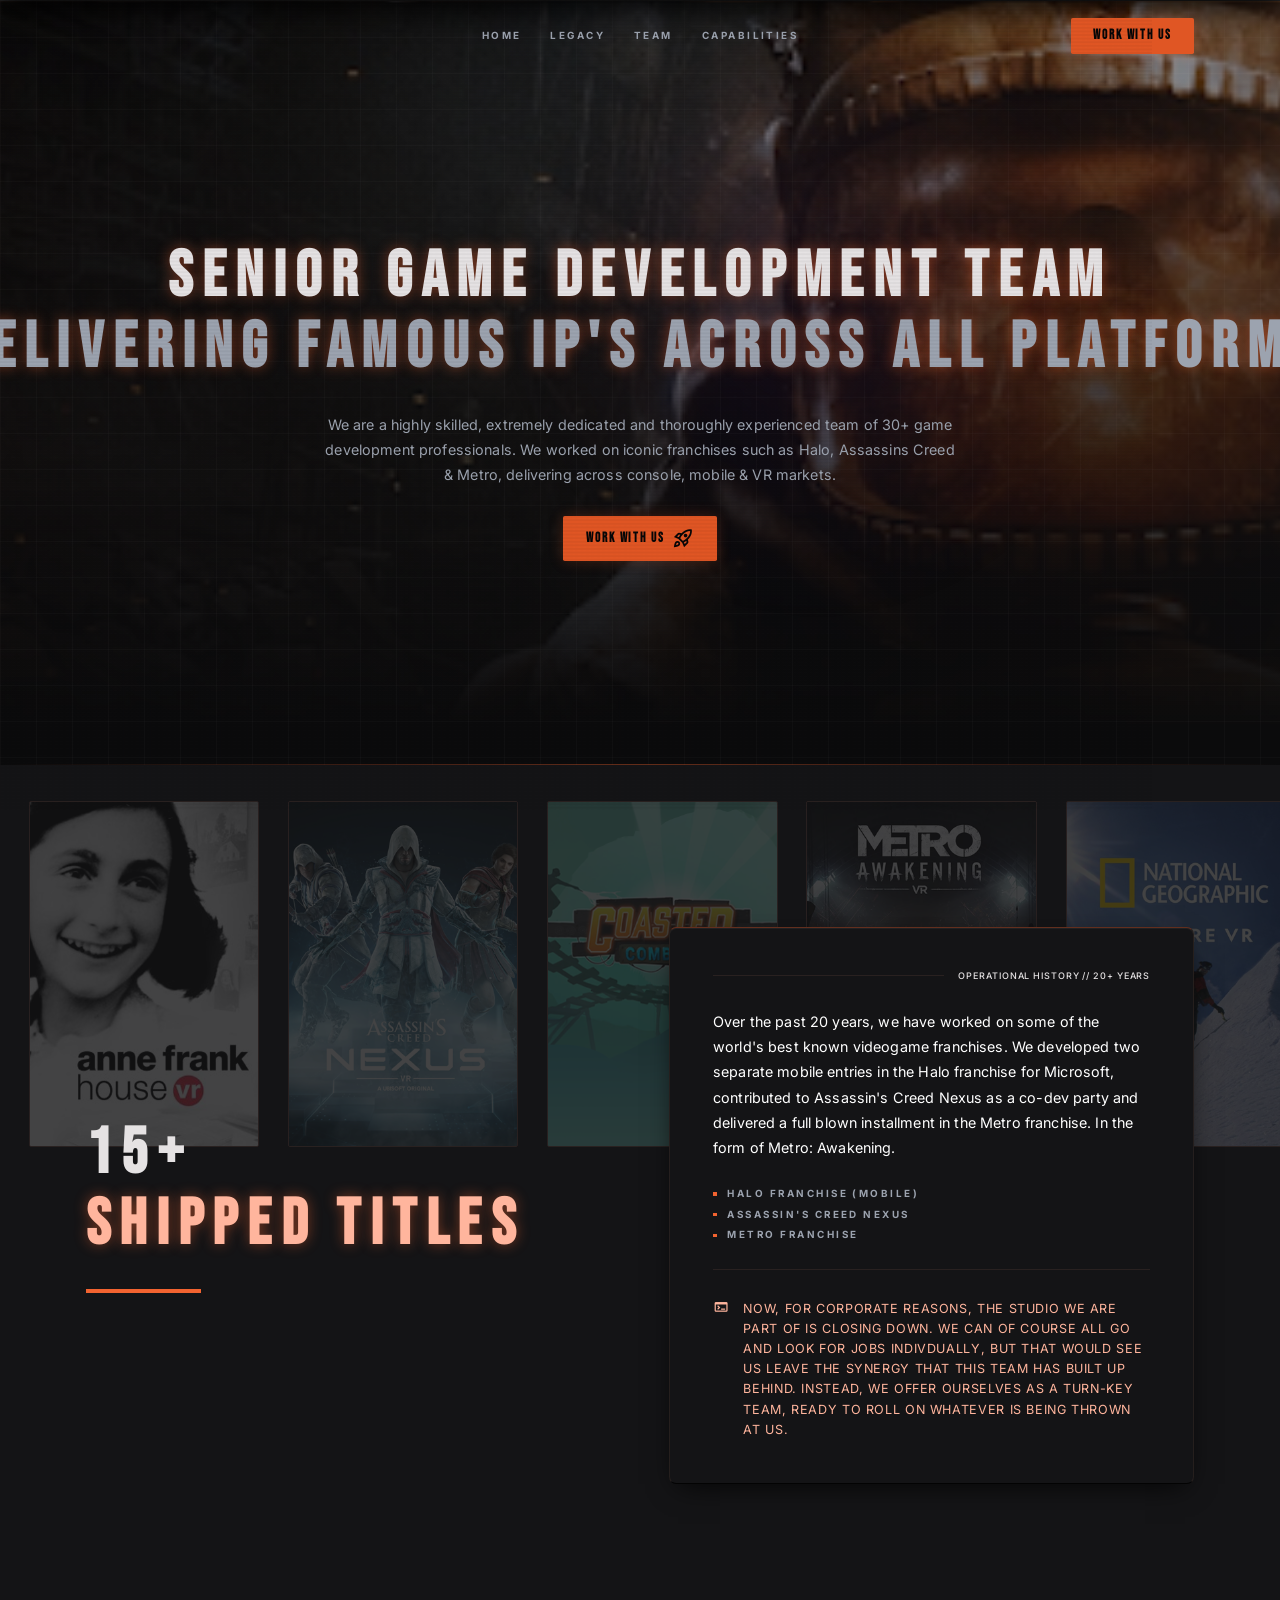
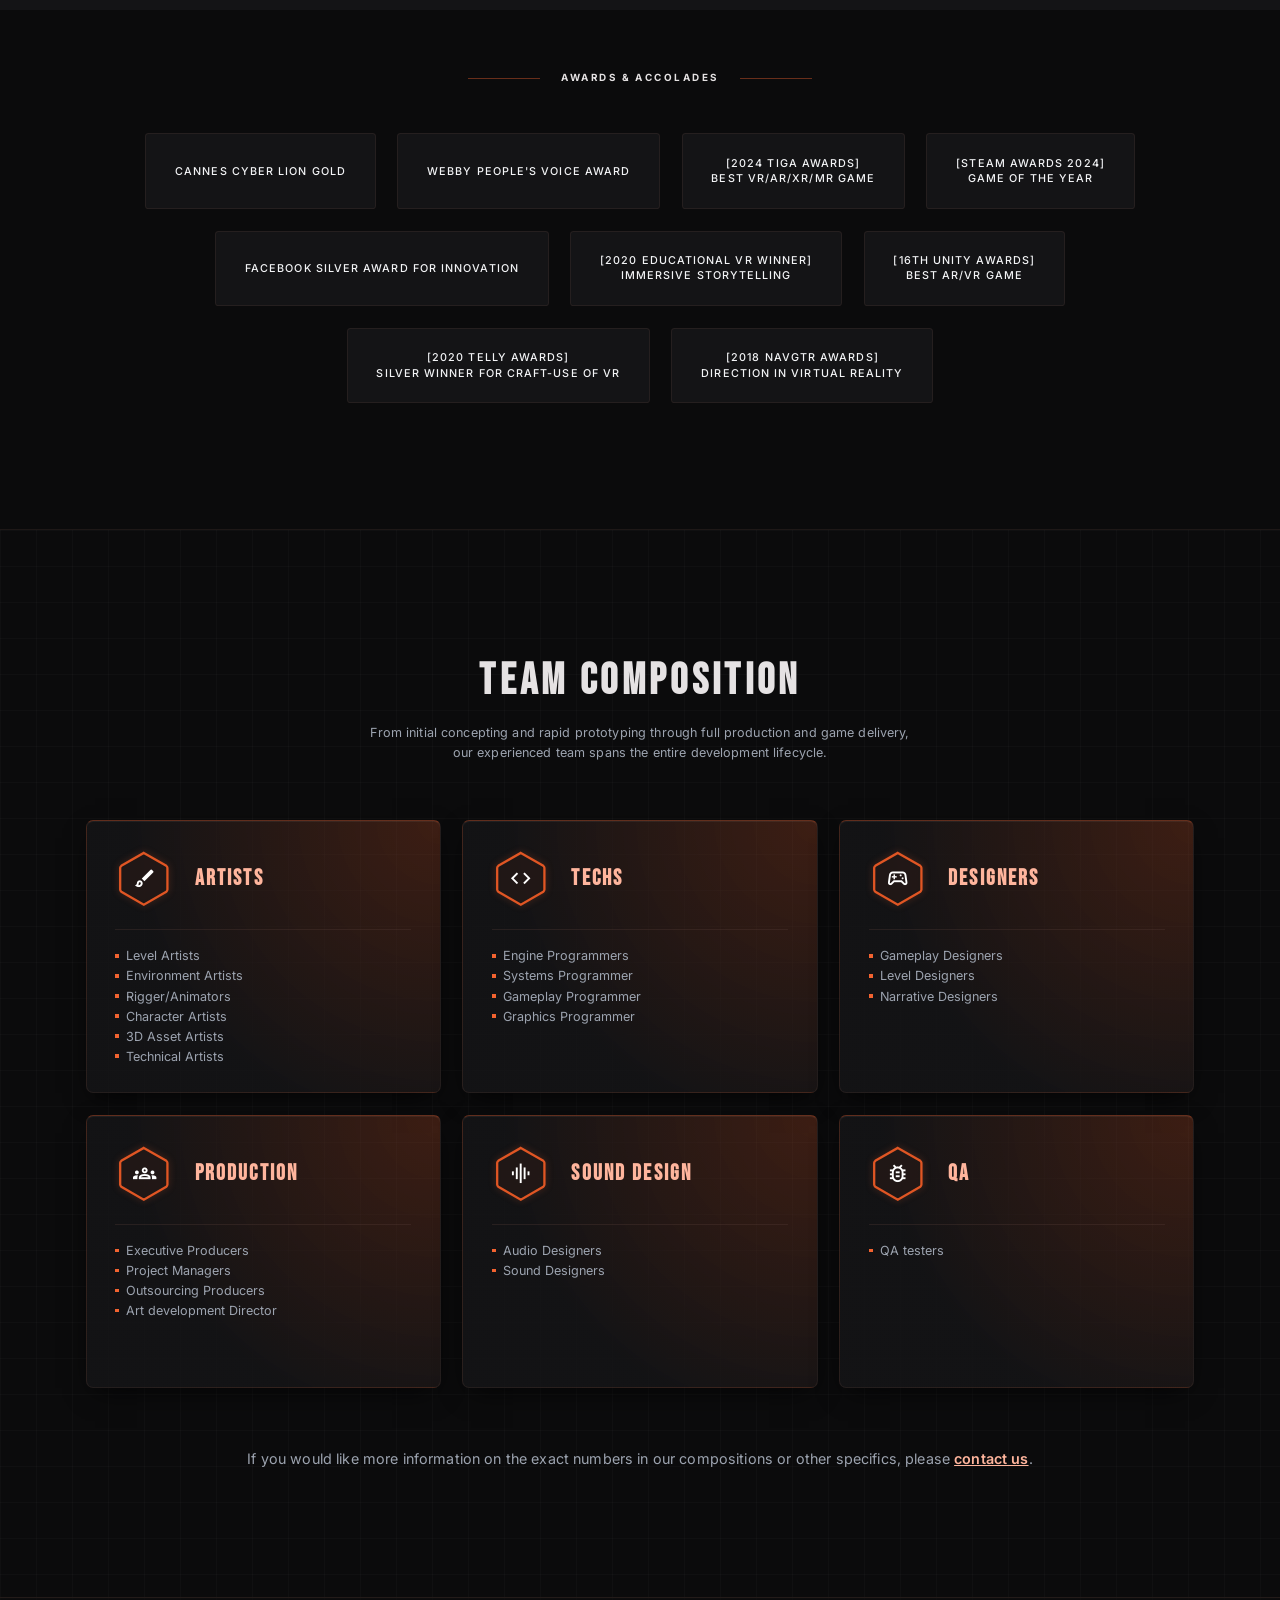
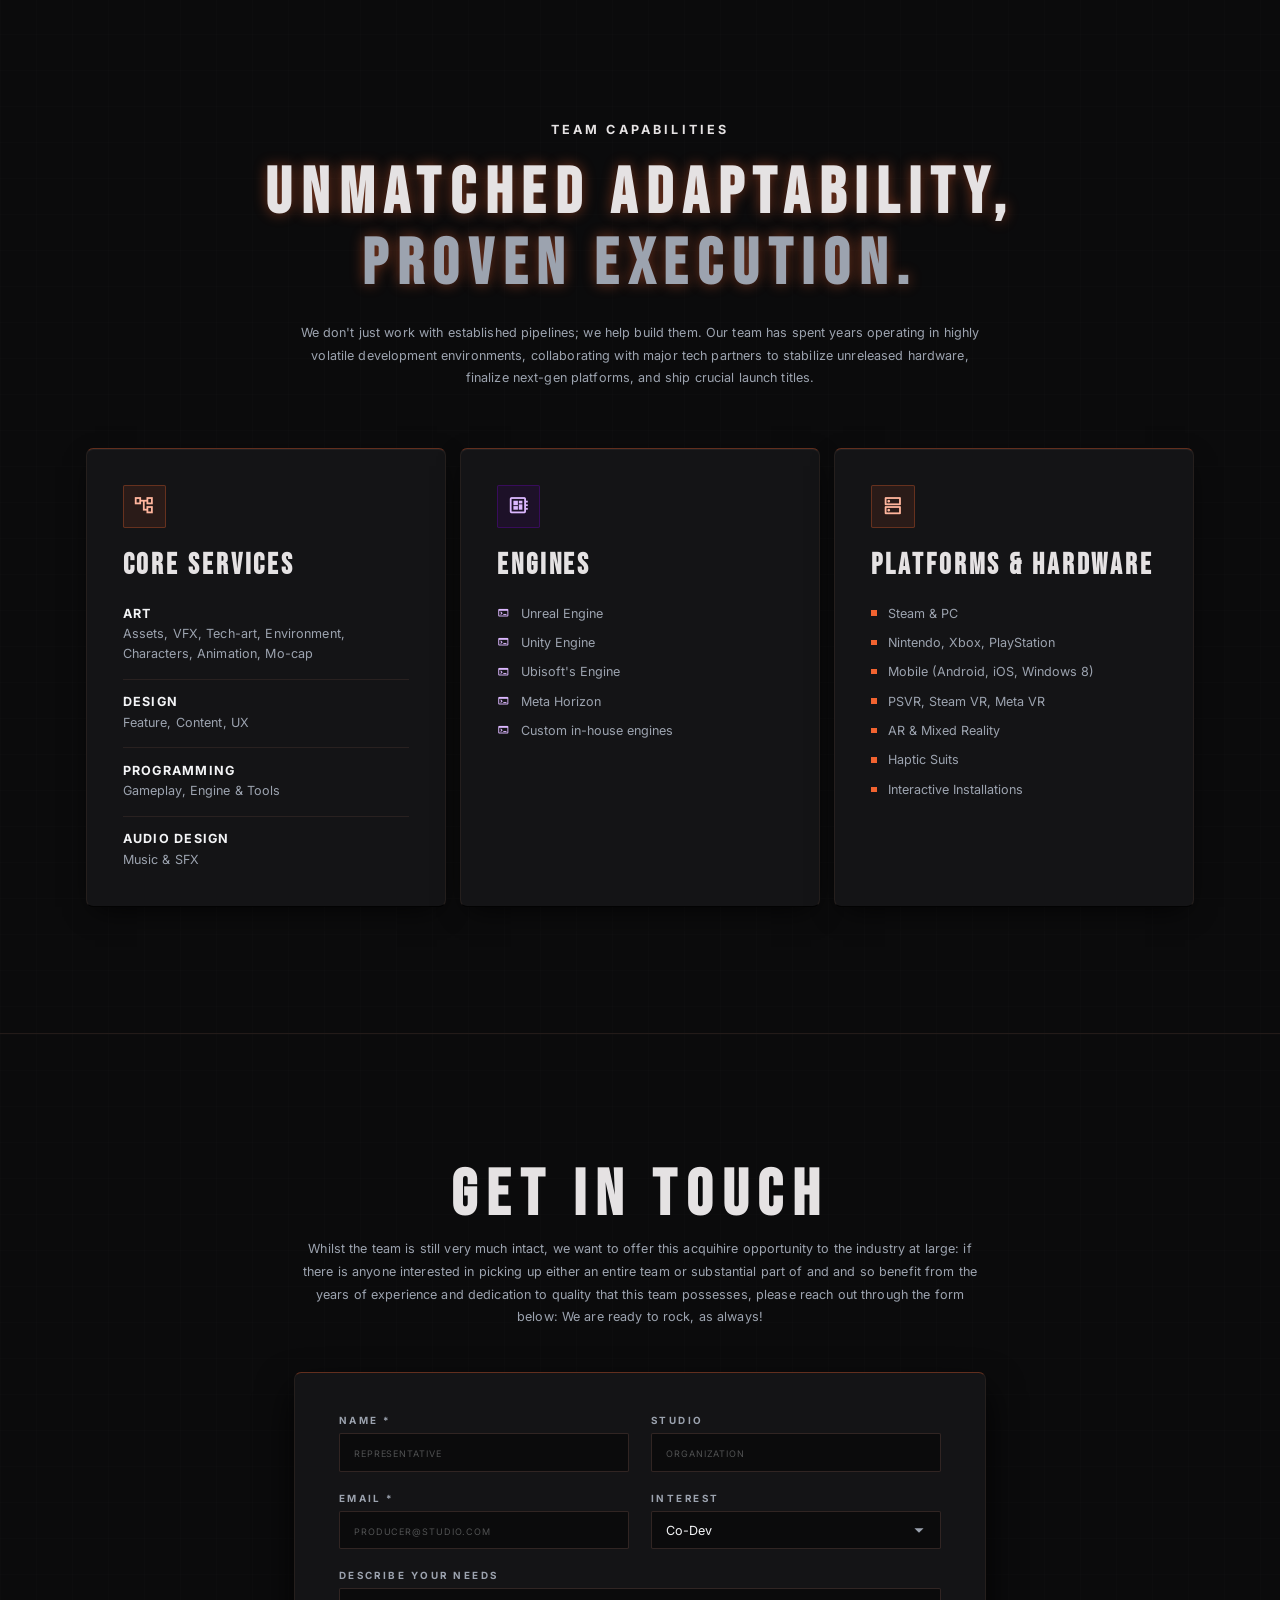
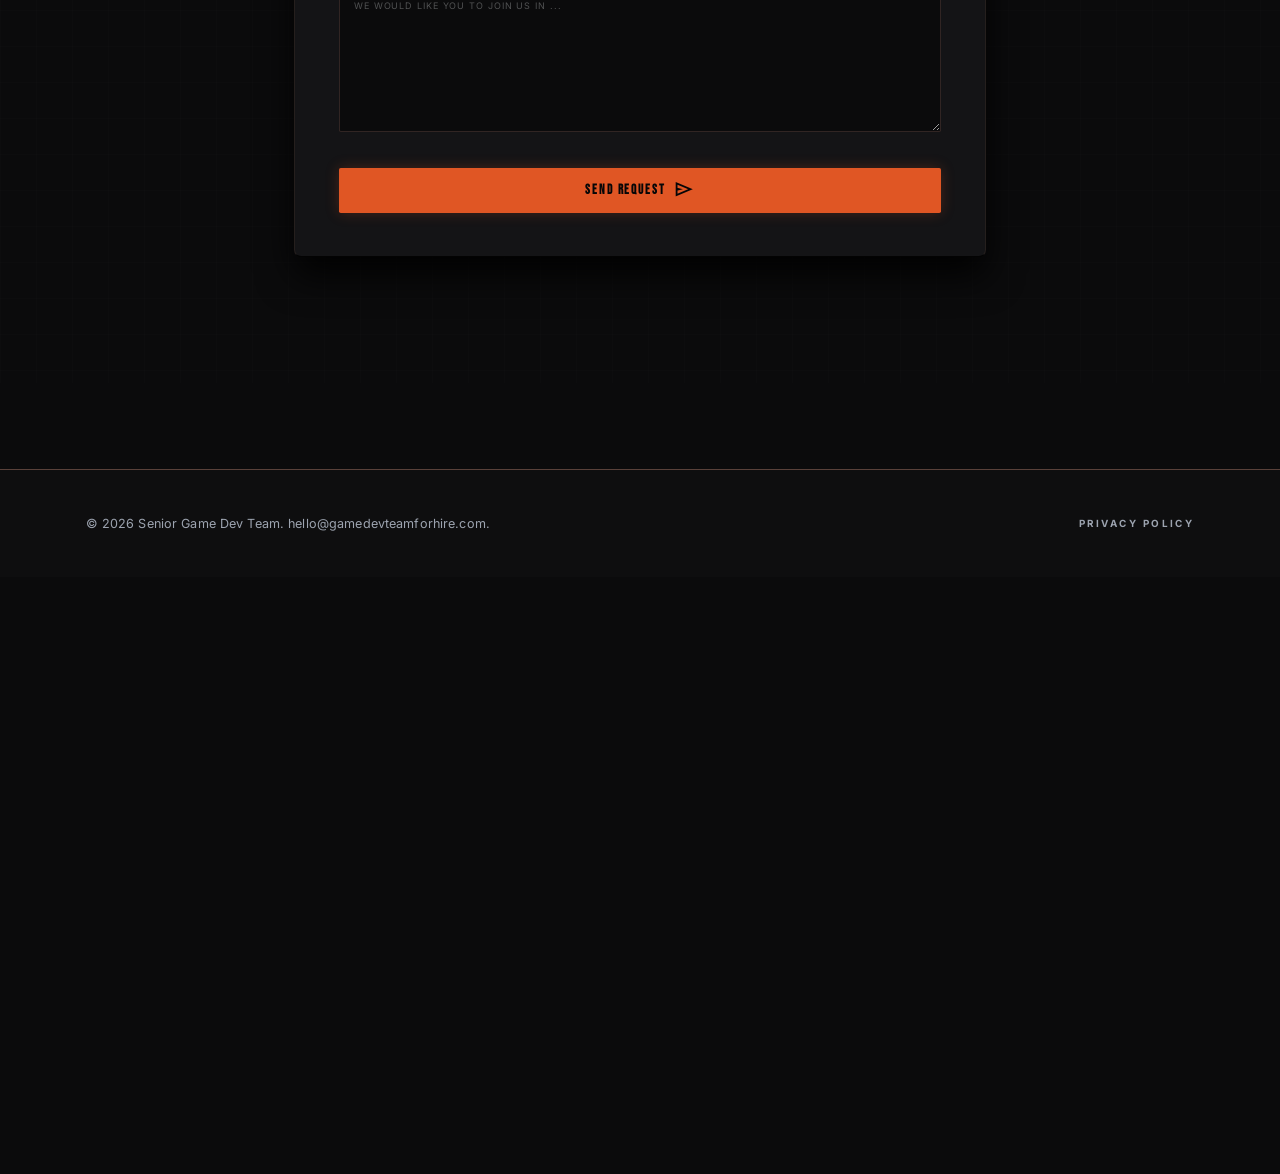
==== index.html @ b5179236 "Add files via upload" ====
<!DOCTYPE html>
<html lang="en">

<head>
  <meta charset="utf-8">
  <meta name="viewport" content="width=device-width, initial-scale=1.0">
  <title>Elite Unit | Game Development Mastery</title>
  <meta name="description"
    content="A turn-key team of 30+ game development professionals ready to deploy. Battle-tested across massive IPs.">

  <!-- CSS Stylesheets -->
  <link rel="stylesheet" href="assets/css/variables.css">
  <link rel="stylesheet" href="assets/css/style.css">

  <!-- Google Fonts -->
  <link rel="preconnect" href="https://fonts.googleapis.com">
  <link rel="preconnect" href="https://fonts.gstatic.com" crossorigin>
  <link href="https://fonts.googleapis.com/css2?family=Bebas+Neue&family=Inter:wght@400;500;600;700&display=swap"
    rel="stylesheet">

  <!-- Google Material Symbols Outlined -->
  <link href="https://fonts.googleapis.com/css2?family=Material+Symbols+Outlined:opsz,wght,FILL,GRAD@24,400,0,0"
    rel="stylesheet">
</head>

<body>

  <!-- Header Navigation -->
  <header>
    <nav id="main-nav">
      <div class="container nav-container">
        <div class="nav-brand-spacer"></div>
        <div class="nav-links font-label-caps">
          <a href="#hero">Home</a>
          <a href="#legacy">Legacy</a>
          <a href="#team">Team</a>
          <a href="#capabilities">Capabilities</a>
        </div>
        <div class="nav-action">
          <a href="#contact" class="btn btn-primary font-label-caps">Work With Us</a>
        </div>
        <!-- Mobile Menu Toggle -->
        <button class="menu-toggle" aria-label="Toggle Navigation Menu" id="mobile-menu-btn">
          <span class="material-symbols-outlined">menu</span>
        </button>
      </div>
    </nav>

    <!-- Mobile Navigation Drawer -->
    <div class="mobile-nav-drawer" id="mobile-nav-drawer">
      <a href="#hero" id="mobile-link-home">Home</a>
      <a href="#legacy" id="mobile-link-legacy">Legacy</a>
      <a href="#team" id="mobile-link-team">Team</a>
      <a href="#capabilities" id="mobile-link-capabilities">Capabilities</a>
      <a href="#contact" class="btn btn-primary" id="mobile-link-contact">Work With Us</a>
    </div>
  </header>

  <!-- Main Content -->
  <main>

    <!-- Hero Section -->
    <section id="hero" class="top-edge-glow">
      <div class="bg-grid-pattern animated"></div>
      <div class="hero-glow-bloom"></div>
      <div class="container">
        <div class="hero-content scroll-reveal is-visible">
          <h1 class="font-display-lg glow-text">
            Senior Game Development Team<br>
            <span class="text-muted" style="white-space: nowrap;">Delivering famous IP's across all platforms</span>
          </h1>
          <p class="font-body-lg">
            We are a highly skilled, extremely dedicated and thoroughly experienced team of 30+ game development professionals. We worked on iconic franchises such as Halo, Assassins Creed & Metro, delivering across console, mobile & VR markets.
          </p>
          <div class="hero-actions">
            <a href="#contact" class="btn btn-primary">
              Work With Us
              <span class="material-symbols-outlined">rocket_launch</span>
            </a>
          </div>
        </div>
      </div>
      <div class="hero-tech-line"></div>
    </section>

    <!-- Legacy Section -->
    <section id="legacy" class="section-padding">
      <!-- Infinite Marquee Background -->
      <div class="marquee-container">
        <div class="marquee-track">
          <!-- First Set -->
          <div class="marquee-card">
            <img src="assets/images/games/Game_AnneFrank.png" alt="Anne Frank House VR">
          </div>
          <div class="marquee-card">
            <img src="assets/images/games/Game_AssassinsCreed.png" alt="Assassin's Creed Nexus VR">
          </div>
          <div class="marquee-card">
            <img src="assets/images/games/Game_CoasterCombat.png" alt="Coaster Combat">
          </div>
          <div class="marquee-card">
            <img src="assets/images/games/Game_Metro.png" alt="Metro Awakening VR">
          </div>
          <div class="marquee-card">
            <img src="assets/images/games/Game_NationalGeo.png" alt="National Geographic Explore VR">
          </div>
          <div class="marquee-card">
            <img src="assets/images/games/Game_PetLab.png" alt="Pet Lab">
          </div>
          <div class="marquee-card">
            <img src="assets/images/games/Game_PictureParty.png" alt="Picture Party">
          </div>
          <div class="marquee-card">
            <img src="assets/images/games/Game_Rembrandt.png" alt="Rembrandt VR">
          </div>
          <div class="marquee-card">
            <img src="assets/images/games/Game_SpaceFLight.png" alt="Space Flight VR">
          </div>
          <div class="marquee-card">
            <img src="assets/images/games/Game_StarTrek.png" alt="Star Trek: Bridge Crew">
          </div>
          <div class="marquee-card">
            <img src="assets/images/games/Game_Terminal.png" alt="Terminal">
          </div>
          <div class="marquee-card">
            <img src="assets/images/games/Game_TimeStall.png" alt="Time Stall">
          </div>
          <!-- Second Set (Duplicate for seamless loop) -->
          <div class="marquee-card">
            <img src="assets/images/games/Game_AnneFrank.png" alt="Anne Frank House VR">
          </div>
          <div class="marquee-card">
            <img src="assets/images/games/Game_AssassinsCreed.png" alt="Assassin's Creed Nexus VR">
          </div>
          <div class="marquee-card">
            <img src="assets/images/games/Game_CoasterCombat.png" alt="Coaster Combat">
          </div>
          <div class="marquee-card">
            <img src="assets/images/games/Game_Metro.png" alt="Metro Awakening VR">
          </div>
          <div class="marquee-card">
            <img src="assets/images/games/Game_NationalGeo.png" alt="National Geographic Explore VR">
          </div>
          <div class="marquee-card">
            <img src="assets/images/games/Game_PetLab.png" alt="Pet Lab">
          </div>
          <div class="marquee-card">
            <img src="assets/images/games/Game_PictureParty.png" alt="Picture Party">
          </div>
          <div class="marquee-card">
            <img src="assets/images/games/Game_Rembrandt.png" alt="Rembrandt VR">
          </div>
          <div class="marquee-card">
            <img src="assets/images/games/Game_SpaceFLight.png" alt="Space Flight VR">
          </div>
          <div class="marquee-card">
            <img src="assets/images/games/Game_StarTrek.png" alt="Star Trek: Bridge Crew">
          </div>
          <div class="marquee-card">
            <img src="assets/images/games/Game_Terminal.png" alt="Terminal">
          </div>
          <div class="marquee-card">
            <img src="assets/images/games/Game_TimeStall.png" alt="Time Stall">
          </div>
        </div>
      </div>

      <!-- Dossier Panel content -->
      <div class="container">
        <div class="legacy-grid">
          <div class="scroll-reveal">
            <h2 class="font-display-lg leading-none">
              15+ <br>
              <span class="text-primary glow-text">Shipped titles</span>
            </h2>
            <div style="height: 4px; width: 128px; background-color: var(--color-primary-container); margin-top: 2rem;">
            </div>
          </div>

          <div class="glass-panel dossier-card scroll-reveal delay-100">
            <div class="dossier-meta">
              <div class="dossier-meta-line"></div>
              <span class="font-mono-technical">Operational History // 20+ Years</span>
            </div>

            <p class="font-body-lg text-white">
              Over the past 20 years, we have worked on some of the world's best known videogame 		franchises. We developed two separate mobile entries in the Halo franchise for Microsoft, contributed to Assassin's Creed Nexus as a co-dev party and delivered a full blown installment in the Metro franchise. In the form of Metro: Awakening. 
            </p>

            <div class="dossier-games-list">
              <div class="dossier-game-item">
                <span class="dossier-bullet"></span>
                <span class="font-label-caps">HALO FRANCHISE (MOBILE)</span>
              </div>
              <div class="dossier-game-item">
                <span class="dossier-bullet"></span>
                <span class="font-label-caps">ASSASSIN'S CREED NEXUS</span>
              </div>
              <div class="dossier-game-item">
                <span class="dossier-bullet"></span>
                <span class="font-label-caps">METRO FRANCHISE</span>
              </div>
            </div>

            <div class="dossier-footer">
              <span class="material-symbols-outlined">terminal</span>
              <p>
                Now, for corporate reasons, the studio we are part of is closing down. We can of course all go and look for jobs indivdually, but that would see us leave the synergy that this team has built up behind. Instead, we offer ourselves as a turn-key team, ready to roll on whatever is being thrown at us.
              </p>
            </div>
          </div>
        </div>
      </div>
    </section>

    <!-- Awards Section -->
    <section id="awards" class="section-padding">
      <div class="container">
        <div class="section-title-wrapper scroll-reveal">
          <div class="title-line"></div>
          <h2 class="font-label-caps">Awards & Accolades</h2>
          <div class="title-line"></div>
        </div>

        <div class="awards-grid scroll-reveal delay-100">
          <div class="award-badge">
            <span class="font-mono-technical">Cannes Cyber Lion GOLD</span>
            <div class="award-hover-overlay">
              <span>Anne Frank House VR</span>
            </div>
          </div>

          <div class="award-badge">
            <span class="font-mono-technical">Webby People's Voice award</span>
            <div class="award-hover-overlay">
              <span>Anne Frank House VR</span>
            </div>
          </div>

          <div class="award-badge">
            <span class="font-mono-technical">[2024 TIGA Awards]<br>Best VR/AR/XR/MR Game</span>
            <div class="award-hover-overlay">
              <span>Assassin's Creed Nexus VR</span>
            </div>
          </div>

          <div class="award-badge">
            <span class="font-mono-technical">[Steam awards 2024]<br>Game of the Year</span>
            <div class="award-hover-overlay">
              <span>Metro Awakening VR</span>
            </div>
          </div>

          <div class="award-badge">
            <span class="font-mono-technical">Facebook Silver Award for Innovation</span>
            <div class="award-hover-overlay">
              <span>Nat Geo Explore VR</span>
            </div>
          </div>

          <div class="award-badge">
            <span class="font-mono-technical">[2020 Educational VR Winner]<br>Immersive Storytelling</span>
            <div class="award-hover-overlay">
              <span>Star Trek: Bridge Crew</span>
            </div>
          </div>

          <div class="award-badge">
            <span class="font-mono-technical">[16th Unity Awards]<br>Best AR/VR Game</span>
            <div class="award-hover-overlay">
              <span>Archon Protocol</span>
            </div>
          </div>

          <div class="award-badge">
            <span class="font-mono-technical">[2020 Telly Awards]<br>Silver Winner for Craft-Use of VR</span>
            <div class="award-hover-overlay">
              <span>Void Ascension</span>
            </div>
          </div>

          <div class="award-badge">
            <span class="font-mono-technical">[2018 NAVGTR Awards]<br>Direction in Virtual reality</span>
            <div class="award-hover-overlay">
              <span>Innovation Lab</span>
            </div>
          </div>
        </div>
      </div>
    </section>

    <!-- Team Bento & Carousel -->
    <section id="team" class="section-padding">
      <div class="bg-grid-pattern"></div>
      <div class="container">

        <!-- Bento Header -->
        <div class="scroll-reveal" style="text-align: center; margin-bottom: 4rem;">
          <h2 class="font-headline-lg">team composition</h2>
          <p class="font-body-md" style="margin-top: 1rem; max-width: 600px; margin-left: auto; margin-right: auto;">
            From initial concepting and rapid prototyping through full production and game delivery, our
            experienced team spans the entire development lifecycle.
          </p>
        </div>

        <!-- Bento Grid -->
        <div class="bento-grid scroll-reveal delay-100">
          <div class="glass-panel bento-card">
            <div class="bento-header">
              <div class="bento-hexagon">
                <svg viewBox="0 0 100 100" xmlns="http://www.w3.org/2000/svg">
                  <path
                    d="M50 5 L89 27.5 A5 5 0 0 1 91 31 L91 69 A5 5 0 0 1 89 72.5 L50 95 L50 95 L11 72.5 A5 5 0 0 1 9 69 L9 31 A5 5 0 0 1 11 27.5 Z" />
                </svg>
                <span class="material-symbols-outlined">brush</span>
              </div>
              <p class="font-headline-sm">Artists</p>
            </div>
            <div class="bento-body">
              <ul>
                <li>Level Artists</li>
                <li>Environment Artists</li>
                <li>Rigger/Animators</li>
                <li>Character Artists</li>
                <li>3D Asset Artists</li>
                <li>Technical Artists</li>
              </ul>
            </div>
          </div>

          <div class="glass-panel bento-card">
            <div class="bento-header">
              <div class="bento-hexagon">
                <svg viewBox="0 0 100 100" xmlns="http://www.w3.org/2000/svg">
                  <path
                    d="M50 5 L89 27.5 A5 5 0 0 1 91 31 L91 69 A5 5 0 0 1 89 72.5 L50 95 L50 95 L11 72.5 A5 5 0 0 1 9 69 L9 31 A5 5 0 0 1 11 27.5 Z" />
                </svg>
                <span class="material-symbols-outlined">code</span>
              </div>
              <p class="font-headline-sm">Techs</p>
            </div>
            <div class="bento-body">
              <ul>
                <li>Engine Programmers</li>
                <li>Systems Programmer</li>
                <li>Gameplay Programmer</li>
                <li>Graphics Programmer</li>
              </ul>
            </div>
          </div>

          <div class="glass-panel bento-card">
            <div class="bento-header">
              <div class="bento-hexagon">
                <svg viewBox="0 0 100 100" xmlns="http://www.w3.org/2000/svg">
                  <path
                    d="M50 5 L89 27.5 A5 5 0 0 1 91 31 L91 69 A5 5 0 0 1 89 72.5 L50 95 L50 95 L11 72.5 A5 5 0 0 1 9 69 L9 31 A5 5 0 0 1 11 27.5 Z" />
                </svg>
                <span class="material-symbols-outlined">sports_esports</span>
              </div>
              <p class="font-headline-sm">Designers</p>
            </div>
            <div class="bento-body">
              <ul>
                <li>Gameplay Designers</li>
                <li>Level Designers</li>
                <li>Narrative Designers</li>
              </ul>
            </div>
          </div>

          <div class="glass-panel bento-card">
            <div class="bento-header">
              <div class="bento-hexagon">
                <svg viewBox="0 0 100 100" xmlns="http://www.w3.org/2000/svg">
                  <path
                    d="M50 5 L89 27.5 A5 5 0 0 1 91 31 L91 69 A5 5 0 0 1 89 72.5 L50 95 L50 95 L11 72.5 A5 5 0 0 1 9 69 L9 31 A5 5 0 0 1 11 27.5 Z" />
                </svg>
                <span class="material-symbols-outlined">groups</span>
              </div>
              <p class="font-headline-sm">Production</p>
            </div>
            <div class="bento-body">
              <ul>
                <li>Executive Producers</li>
                <li>Project Managers</li>
                <li>Outsourcing Producers</li>
                <li>Art development Director</li>
              </ul>
            </div>
          </div>

          <div class="glass-panel bento-card">
            <div class="bento-header">
              <div class="bento-hexagon">
                <svg viewBox="0 0 100 100" xmlns="http://www.w3.org/2000/svg">
                  <path
                    d="M50 5 L89 27.5 A5 5 0 0 1 91 31 L91 69 A5 5 0 0 1 89 72.5 L50 95 L50 95 L11 72.5 A5 5 0 0 1 9 69 L9 31 A5 5 0 0 1 11 27.5 Z" />
                </svg>
                <span class="material-symbols-outlined">graphic_eq</span>
              </div>
              <p class="font-headline-sm">Sound Design</p>
            </div>
            <div class="bento-body">
              <ul>
                <li>Audio Designers</li>
                <li>Sound Designers</li>
              </ul>
            </div>
          </div>

          <div class="glass-panel bento-card">
            <div class="bento-header">
              <div class="bento-hexagon">
                <svg viewBox="0 0 100 100" xmlns="http://www.w3.org/2000/svg">
                  <path
                    d="M50 5 L89 27.5 A5 5 0 0 1 91 31 L91 69 A5 5 0 0 1 89 72.5 L50 95 L50 95 L11 72.5 A5 5 0 0 1 9 69 L9 31 A5 5 0 0 1 11 27.5 Z" />
                </svg>
                <span class="material-symbols-outlined">bug_report</span>
              </div>
              <p class="font-headline-sm">QA</p>
            </div>
            <div class="bento-body">
              <ul>
                <li>QA testers</li>
              </ul>
            </div>
          </div>
        </div>

        <div class="scroll-reveal delay-150" style="text-align: center; margin-top: 2rem;">
          <p class="font-body-lg">
            If you would like more information on the exact numbers in our compositions or other specifics, please <a
              href="#contact" class="text-primary" style="text-decoration: underline; font-weight: 600;">contact us</a>.
          </p>
        </div>

        <!-- Carousel -->
        <div class="carousel-wrapper scroll-reveal delay-200" style="display: none;">
          <button class="carousel-btn carousel-btn-left" aria-label="Scroll left" id="carousel-prev">
            <span class="material-symbols-outlined">chevron_left</span>
          </button>
          <button class="carousel-btn carousel-btn-right" aria-label="Scroll right" id="carousel-next">
            <span class="material-symbols-outlined">chevron_right</span>
          </button>

          <div class="carousel-track" id="team-carousel-track">

            <!-- Marcus Vance -->
            <div class="carousel-slide">
              <div class="glass-panel member-card">
                <div class="member-image-box">
                  <img src="assets/images/team/marcus.jpg" alt="Marcus Vance">
                </div>
                <div class="member-info">
                  <div>
                    <p class="font-mono-technical member-role">[ COMMAND_LEAD ]</p>
                    <h4 class="font-headline-sm text-white">Marcus Vance</h4>
                  </div>
                  <div class="member-socials">
                    <a href="https://www.linkedin.com" target="_blank" rel="noopener noreferrer"
                      aria-label="LinkedIn"><svg xmlns="http://www.w3.org/2000/svg" width="24" height="24"
                        viewBox="0 0 24 24" fill="currentColor">
                        <path
                          d="M19 0h-14c-2.761 0-5 2.239-5 5v14c0 2.761 2.239 5 5 5h14c2.762 0 5-2.239 5-5v-14c0-2.761-2.238-5-5-5zm-11 19h-3v-11h3v11zm-1.5-12.268c-.966 0-1.75-.779-1.75-1.75s.784-1.75 1.75-1.75 1.75.779 1.75 1.75-.784 1.75-1.75 1.75zm13.5 12.268h-3v-5.604c0-3.368-4-3.113-4 0v5.604h-3v-11h3v1.765c1.396-2.586 7-2.777 7 2.476v6.759z" />
                      </svg></a>
                    <a href="https://www.google.com" target="_blank" rel="noopener noreferrer"
                      aria-label="Work Portfolio"><span class="material-symbols-outlined">work</span></a>
                  </div>
                </div>
              </div>
            </div>

            <!-- Sarah Kane -->
            <div class="carousel-slide">
              <div class="glass-panel member-card">
                <div class="member-image-box">
                  <img src="assets/images/team/sarah.jpg" alt="Sarah Kane">
                </div>
                <div class="member-info">
                  <div>
                    <p class="font-mono-technical member-role">[ ART_DIRECTOR ]</p>
                    <h4 class="font-headline-sm text-white">Sarah Kane</h4>
                  </div>
                  <div class="member-socials">
                    <a href="https://www.linkedin.com" target="_blank" rel="noopener noreferrer"
                      aria-label="LinkedIn"><svg xmlns="http://www.w3.org/2000/svg" width="24" height="24"
                        viewBox="0 0 24 24" fill="currentColor">
                        <path
                          d="M19 0h-14c-2.761 0-5 2.239-5 5v14c0 2.761 2.239 5 5 5h14c2.762 0 5-2.239 5-5v-14c0-2.761-2.238-5-5-5zm-11 19h-3v-11h3v11zm-1.5-12.268c-.966 0-1.75-.779-1.75-1.75s.784-1.75 1.75-1.75 1.75.779 1.75 1.75-.784 1.75-1.75 1.75zm13.5 12.268h-3v-5.604c0-3.368-4-3.113-4 0v5.604h-3v-11h3v1.765c1.396-2.586 7-2.777 7 2.476v6.759z" />
                      </svg></a>
                    <a href="https://www.google.com" target="_blank" rel="noopener noreferrer"
                      aria-label="Work Portfolio"><span class="material-symbols-outlined">work</span></a>
                  </div>
                </div>
              </div>
            </div>

            <!-- Jaxon Reed -->
            <div class="carousel-slide">
              <div class="glass-panel member-card">
                <div class="member-image-box">
                  <img src="assets/images/team/jaxon.jpg" alt="Jaxon Reed">
                </div>
                <div class="member-info">
                  <div>
                    <p class="font-mono-technical member-role">[ TECH_LEAD ]</p>
                    <h4 class="font-headline-sm text-white">Jaxon Reed</h4>
                  </div>
                  <div class="member-socials">
                    <a href="https://www.linkedin.com" target="_blank" rel="noopener noreferrer"
                      aria-label="LinkedIn"><svg xmlns="http://www.w3.org/2000/svg" width="24" height="24"
                        viewBox="0 0 24 24" fill="currentColor">
                        <path
                          d="M19 0h-14c-2.761 0-5 2.239-5 5v14c0 2.761 2.239 5 5 5h14c2.762 0 5-2.239 5-5v-14c0-2.761-2.238-5-5-5zm-11 19h-3v-11h3v11zm-1.5-12.268c-.966 0-1.75-.779-1.75-1.75s.784-1.75 1.75-1.75 1.75.779 1.75 1.75-.784 1.75-1.75 1.75zm13.5 12.268h-3v-5.604c0-3.368-4-3.113-4 0v5.604h-3v-11h3v1.765c1.396-2.586 7-2.777 7 2.476v6.759z" />
                      </svg></a>
                    <a href="https://www.google.com" target="_blank" rel="noopener noreferrer"
                      aria-label="Work Portfolio"><span class="material-symbols-outlined">work</span></a>
                  </div>
                </div>
              </div>
            </div>

            <!-- Elena Kovac -->
            <div class="carousel-slide">
              <div class="glass-panel member-card">
                <div class="member-image-box">
                  <img src="assets/images/team/elena.jpg" alt="Elena Kovac">
                </div>
                <div class="member-info">
                  <div>
                    <p class="font-mono-technical member-role">[ OPS_MANAGER ]</p>
                    <h4 class="font-headline-sm text-white">Elena Kovac</h4>
                  </div>
                  <div class="member-socials">
                    <a href="https://www.linkedin.com" target="_blank" rel="noopener noreferrer"
                      aria-label="LinkedIn"><svg xmlns="http://www.w3.org/2000/svg" width="24" height="24"
                        viewBox="0 0 24 24" fill="currentColor">
                        <path
                          d="M19 0h-14c-2.761 0-5 2.239-5 5v14c0 2.761 2.239 5 5 5h14c2.762 0 5-2.239 5-5v-14c0-2.761-2.238-5-5-5zm-11 19h-3v-11h3v11zm-1.5-12.268c-.966 0-1.75-.779-1.75-1.75s.784-1.75 1.75-1.75 1.75.779 1.75 1.75-.784 1.75-1.75 1.75zm13.5 12.268h-3v-5.604c0-3.368-4-3.113-4 0v5.604h-3v-11h3v1.765c1.396-2.586 7-2.777 7 2.476v6.759z" />
                      </svg></a>
                    <a href="https://www.google.com" target="_blank" rel="noopener noreferrer"
                      aria-label="Work Portfolio"><span class="material-symbols-outlined">work</span></a>
                  </div>
                </div>
              </div>
            </div>

            <!-- Anna Kai -->
            <div class="carousel-slide">
              <div class="glass-panel member-card">
                <div class="member-image-box">
                  <img src="assets/images/team/anna.jpg" alt="Anna Kai">
                </div>
                <div class="member-info">
                  <div>
                    <p class="font-mono-technical member-role">[ LEAD_TECH_ANIMATOR ]</p>
                    <h4 class="font-headline-sm text-white">Anna Kai</h4>
                  </div>
                  <div class="member-socials">
                    <a href="https://www.linkedin.com" target="_blank" rel="noopener noreferrer"
                      aria-label="LinkedIn"><svg xmlns="http://www.w3.org/2000/svg" width="24" height="24"
                        viewBox="0 0 24 24" fill="currentColor">
                        <path
                          d="M19 0h-14c-2.761 0-5 2.239-5 5v14c0 2.761 2.239 5 5 5h14c2.762 0 5-2.239 5-5v-14c0-2.761-2.238-5-5-5zm-11 19h-3v-11h3v11zm-1.5-12.268c-.966 0-1.75-.779-1.75-1.75s.784-1.75 1.75-1.75 1.75.779 1.75 1.75-.784 1.75-1.75 1.75zm13.5 12.268h-3v-5.604c0-3.368-4-3.113-4 0v5.604h-3v-11h3v1.765c1.396-2.586 7-2.777 7 2.476v6.759z" />
                      </svg></a>
                    <a href="https://www.google.com" target="_blank" rel="noopener noreferrer"
                      aria-label="Work Portfolio"><span class="material-symbols-outlined">work</span></a>
                  </div>
                </div>
              </div>
            </div>

            <!-- Elara Sky -->
            <div class="carousel-slide">
              <div class="glass-panel member-card">
                <div class="member-image-box">
                  <img src="assets/images/team/elara.jpg" alt="Elara Sky">
                </div>
                <div class="member-info">
                  <div>
                    <p class="font-mono-technical member-role">[ LEAD_DESIGNER ]</p>
                    <h4 class="font-headline-sm text-white">Elara Sky</h4>
                  </div>
                  <div class="member-socials">
                    <a href="https://www.linkedin.com" target="_blank" rel="noopener noreferrer"
                      aria-label="LinkedIn"><svg xmlns="http://www.w3.org/2000/svg" width="24" height="24"
                        viewBox="0 0 24 24" fill="currentColor">
                        <path
                          d="M19 0h-14c-2.761 0-5 2.239-5 5v14c0 2.761 2.239 5 5 5h14c2.762 0 5-2.239 5-5v-14c0-2.761-2.238-5-5-5zm-11 19h-3v-11h3v11zm-1.5-12.268c-.966 0-1.75-.779-1.75-1.75s.784-1.75 1.75-1.75 1.75.779 1.75 1.75-.784 1.75-1.75 1.75zm13.5 12.268h-3v-5.604c0-3.368-4-3.113-4 0v5.604h-3v-11h3v1.765c1.396-2.586 7-2.777 7 2.476v6.759z" />
                      </svg></a>
                    <a href="https://www.google.com" target="_blank" rel="noopener noreferrer"
                      aria-label="Work Portfolio"><span class="material-symbols-outlined">work</span></a>
                  </div>
                </div>
              </div>
            </div>

            <!-- Viktor Thorne -->
            <div class="carousel-slide">
              <div class="glass-panel member-card">
                <div class="member-image-box">
                  <img src="assets/images/team/viktor.jpg" alt="Viktor Thorne">
                </div>
                <div class="member-info">
                  <div>
                    <p class="font-mono-technical member-role">[ ENV_ARTIST ]</p>
                    <h4 class="font-headline-sm text-white">Viktor Thorne</h4>
                  </div>
                  <div class="member-socials">
                    <a href="https://www.linkedin.com" target="_blank" rel="noopener noreferrer"
                      aria-label="LinkedIn"><svg xmlns="http://www.w3.org/2000/svg" width="24" height="24"
                        viewBox="0 0 24 24" fill="currentColor">
                        <path
                          d="M19 0h-14c-2.761 0-5 2.239-5 5v14c0 2.761 2.239 5 5 5h14c2.762 0 5-2.239 5-5v-14c0-2.761-2.238-5-5-5zm-11 19h-3v-11h3v11zm-1.5-12.268c-.966 0-1.75-.779-1.75-1.75s.784-1.75 1.75-1.75 1.75.779 1.75 1.75-.784 1.75-1.75 1.75zm13.5 12.268h-3v-5.604c0-3.368-4-3.113-4 0v5.604h-3v-11h3v1.765c1.396-2.586 7-2.777 7 2.476v6.759z" />
                      </svg></a>
                    <a href="https://www.google.com" target="_blank" rel="noopener noreferrer"
                      aria-label="Work Portfolio"><span class="material-symbols-outlined">work</span></a>
                  </div>
                </div>
              </div>
            </div>

            <!-- Leo Vance -->
            <div class="carousel-slide">
              <div class="glass-panel member-card">
                <div class="member-image-box">
                  <img src="assets/images/team/leo.jpg" alt="Leo Vance">
                </div>
                <div class="member-info">
                  <div>
                    <p class="font-mono-technical member-role">[ GAMEPLAY_PROG ]</p>
                    <h4 class="font-headline-sm text-white">Leo Vance</h4>
                  </div>
                  <div class="member-socials">
                    <a href="https://www.linkedin.com" target="_blank" rel="noopener noreferrer"
                      aria-label="LinkedIn"><svg xmlns="http://www.w3.org/2000/svg" width="24" height="24"
                        viewBox="0 0 24 24" fill="currentColor">
                        <path
                          d="M19 0h-14c-2.761 0-5 2.239-5 5v14c0 2.761 2.239 5 5 5h14c2.762 0 5-2.239 5-5v-14c0-2.761-2.238-5-5-5zm-11 19h-3v-11h3v11zm-1.5-12.268c-.966 0-1.75-.779-1.75-1.75s.784-1.75 1.75-1.75 1.75.779 1.75 1.75-.784 1.75-1.75 1.75zm13.5 12.268h-3v-5.604c0-3.368-4-3.113-4 0v5.604h-3v-11h3v1.765c1.396-2.586 7-2.777 7 2.476v6.759z" />
                      </svg></a>
                    <a href="https://www.google.com" target="_blank" rel="noopener noreferrer"
                      aria-label="Work Portfolio"><span class="material-symbols-outlined">work</span></a>
                  </div>
                </div>
              </div>
            </div>

            <!-- Silas Reed -->
            <div class="carousel-slide">
              <div class="glass-panel member-card">
                <div class="member-image-box">
                  <img src="assets/images/team/silas.jpg" alt="Silas Reed">
                </div>
                <div class="member-info">
                  <div>
                    <p class="font-mono-technical member-role">[ QA_LEAD ]</p>
                    <h4 class="font-headline-sm text-white">Silas Reed</h4>
                  </div>
                  <div class="member-socials">
                    <a href="https://www.linkedin.com" target="_blank" rel="noopener noreferrer"
                      aria-label="LinkedIn"><svg xmlns="http://www.w3.org/2000/svg" width="24" height="24"
                        viewBox="0 0 24 24" fill="currentColor">
                        <path
                          d="M19 0h-14c-2.761 0-5 2.239-5 5v14c0 2.761 2.239 5 5 5h14c2.762 0 5-2.239 5-5v-14c0-2.761-2.238-5-5-5zm-11 19h-3v-11h3v11zm-1.5-12.268c-.966 0-1.75-.779-1.75-1.75s.784-1.75 1.75-1.75 1.75.779 1.75 1.75-.784 1.75-1.75 1.75zm13.5 12.268h-3v-5.604c0-3.368-4-3.113-4 0v5.604h-3v-11h3v1.765c1.396-2.586 7-2.777 7 2.476v6.759z" />
                      </svg></a>
                    <a href="https://www.google.com" target="_blank" rel="noopener noreferrer"
                      aria-label="Work Portfolio"><span class="material-symbols-outlined">work</span></a>
                  </div>
                </div>
              </div>
            </div>

            <!-- Arthur Kane -->
            <div class="carousel-slide">
              <div class="glass-panel member-card">
                <div class="member-image-box">
                  <img src="assets/images/team/arthur.jpg" alt="Arthur Kane">
                </div>
                <div class="member-info">
                  <div>
                    <p class="font-mono-technical member-role">[ SR_QA ]</p>
                    <h4 class="font-headline-sm text-white">Arthur Kane</h4>
                  </div>
                  <div class="member-socials">
                    <a href="https://www.linkedin.com" target="_blank" rel="noopener noreferrer"
                      aria-label="LinkedIn"><svg xmlns="http://www.w3.org/2000/svg" width="24" height="24"
                        viewBox="0 0 24 24" fill="currentColor">
                        <path
                          d="M19 0h-14c-2.761 0-5 2.239-5 5v14c0 2.761 2.239 5 5 5h14c2.762 0 5-2.239 5-5v-14c0-2.761-2.238-5-5-5zm-11 19h-3v-11h3v11zm-1.5-12.268c-.966 0-1.75-.779-1.75-1.75s.784-1.75 1.75-1.75 1.75.779 1.75 1.75-.784 1.75-1.75 1.75zm13.5 12.268h-3v-5.604c0-3.368-4-3.113-4 0v5.604h-3v-11h3v1.765c1.396-2.586 7-2.777 7 2.476v6.759z" />
                      </svg></a>
                    <a href="https://www.google.com" target="_blank" rel="noopener noreferrer"
                      aria-label="Work Portfolio"><span class="material-symbols-outlined">work</span></a>
                  </div>
                </div>
              </div>
            </div>

            <!-- Kaelen Sky -->
            <div class="carousel-slide">
              <div class="glass-panel member-card">
                <div class="member-image-box">
                  <img src="assets/images/team/kaelen.jpg" alt="Kaelen Sky">
                </div>
                <div class="member-info">
                  <div>
                    <p class="font-mono-technical member-role">[ ENGINE_PROG ]</p>
                    <h4 class="font-headline-sm text-white">Kaelen Sky</h4>
                  </div>
                  <div class="member-socials">
                    <a href="https://www.linkedin.com" target="_blank" rel="noopener noreferrer"
                      aria-label="LinkedIn"><svg xmlns="http://www.w3.org/2000/svg" width="24" height="24"
                        viewBox="0 0 24 24" fill="currentColor">
                        <path
                          d="M19 0h-14c-2.761 0-5 2.239-5 5v14c0 2.761 2.239 5 5 5h14c2.762 0 5-2.239 5-5v-14c0-2.761-2.238-5-5-5zm-11 19h-3v-11h3v11zm-1.5-12.268c-.966 0-1.75-.779-1.75-1.75s.784-1.75 1.75-1.75 1.75.779 1.75 1.75-.784 1.75-1.75 1.75zm13.5 12.268h-3v-5.604c0-3.368-4-3.113-4 0v5.604h-3v-11h3v1.765c1.396-2.586 7-2.777 7 2.476v6.759z" />
                      </svg></a>
                    <a href="https://www.google.com" target="_blank" rel="noopener noreferrer"
                      aria-label="Work Portfolio"><span class="material-symbols-outlined">work</span></a>
                  </div>
                </div>
              </div>
            </div>

            <!-- Elias Thorne -->
            <div class="carousel-slide">
              <div class="glass-panel member-card">
                <div class="member-image-box">
                  <img src="assets/images/team/elias.jpg" alt="Elias Thorne">
                </div>
                <div class="member-info">
                  <div>
                    <p class="font-mono-technical member-role">[ CHAR_ARTIST ]</p>
                    <h4 class="font-headline-sm text-white">Elias Thorne</h4>
                  </div>
                  <div class="member-socials">
                    <a href="https://www.linkedin.com" target="_blank" rel="noopener noreferrer"
                      aria-label="LinkedIn"><svg xmlns="http://www.w3.org/2000/svg" width="24" height="24"
                        viewBox="0 0 24 24" fill="currentColor">
                        <path
                          d="M19 0h-14c-2.761 0-5 2.239-5 5v14c0 2.761 2.239 5 5 5h14c2.762 0 5-2.239 5-5v-14c0-2.761-2.238-5-5-5zm-11 19h-3v-11h3v11zm-1.5-12.268c-.966 0-1.75-.779-1.75-1.75s.784-1.75 1.75-1.75 1.75.779 1.75 1.75-.784 1.75-1.75 1.75zm13.5 12.268h-3v-5.604c0-3.368-4-3.113-4 0v5.604h-3v-11h3v1.765c1.396-2.586 7-2.777 7 2.476v6.759z" />
                      </svg></a>
                    <a href="https://www.google.com" target="_blank" rel="noopener noreferrer"
                      aria-label="Work Portfolio"><span class="material-symbols-outlined">work</span></a>
                  </div>
                </div>
              </div>
            </div>

            <!-- Rowan Kai -->
            <div class="carousel-slide">
              <div class="glass-panel member-card">
                <div class="member-image-box">
                  <img src="assets/images/team/rowan.jpg" alt="Rowan Kai">
                </div>
                <div class="member-info">
                  <div>
                    <p class="font-mono-technical member-role">[ TECH_ANIM ]</p>
                    <h4 class="font-headline-sm text-white">Rowan Kai</h4>
                  </div>
                  <div class="member-socials">
                    <a href="https://www.linkedin.com" target="_blank" rel="noopener noreferrer"
                      aria-label="LinkedIn"><svg xmlns="http://www.w3.org/2000/svg" width="24" height="24"
                        viewBox="0 0 24 24" fill="currentColor">
                        <path
                          d="M19 0h-14c-2.761 0-5 2.239-5 5v14c0 2.761 2.239 5 5 5h14c2.762 0 5-2.239 5-5v-14c0-2.761-2.238-5-5-5zm-11 19h-3v-11h3v11zm-1.5-12.268c-.966 0-1.75-.779-1.75-1.75s.784-1.75 1.75-1.75 1.75.779 1.75 1.75-.784 1.75-1.75 1.75zm13.5 12.268h-3v-5.604c0-3.368-4-3.113-4 0v5.604h-3v-11h3v1.765c1.396-2.586 7-2.777 7 2.476v6.759z" />
                      </svg></a>
                    <a href="https://www.google.com" target="_blank" rel="noopener noreferrer"
                      aria-label="Work Portfolio"><span class="material-symbols-outlined">work</span></a>
                  </div>
                </div>
              </div>
            </div>

          </div>
        </div>
      </div>
    </section>

    <!-- Capabilities Section -->
    <section id="capabilities" class="section-padding">
      <div class="bg-grid-pattern" style="opacity: 0.5;"></div>
      <div class="container">

        <div class="capabilities-header scroll-reveal">
          <h2 class="font-label-caps" style="letter-spacing: 0.25em; font-size: 0.875rem;">Team Capabilities</h2>
          <h3 class="font-display-lg glow-text">
            Unmatched Adaptability,<br>
            <span class="text-muted">Proven Execution.</span>
          </h3>
          <p class="font-body-md" style="max-width: 768px; margin-left: auto; margin-right: auto; line-height: 1.8;">
            We don't just work with established pipelines; we help build them. Our team has spent years operating in
            highly volatile development environments, collaborating with major tech partners to stabilize unreleased
            hardware, finalize next-gen platforms, and ship crucial launch titles.
          </p>
          
        </div>

        <div class="capabilities-grid scroll-reveal delay-100">

          <!-- Core Services Card -->
          <div class="glass-panel glass-interactive capability-card">
            <div class="capability-icon-box">
              <span class="material-symbols-outlined">account_tree</span>
            </div>
            <h4 class="font-headline-md">Core Services</h4>
            <div class="capability-service-list">
              <div class="capability-service-item">
                <h4>Art</h4>
                <p class="font-body-md">Assets, VFX, Tech-art, Environment, Characters, Animation, Mo-cap</p>
              </div>
              <div class="capability-service-item">
                <h4>Design</h4>
                <p class="font-body-md">Feature, Content, UX</p>
              </div>
              <div class="capability-service-item">
                <h4>Programming</h4>
                <p class="font-body-md">Gameplay, Engine & Tools</p>
              </div>
              <div class="capability-service-item">
                <h4>Audio Design</h4>
                <p class="font-body-md">Music & SFX</p>
              </div>
            </div>
          </div>

          <!-- Engines Card -->
          <div class="glass-panel glass-interactive capability-card">
            <div class="capability-icon-box">
              <span class="material-symbols-outlined">developer_board</span>
            </div>
            <h4 class="font-headline-md">Engines</h4>
            <ul>
              <li><span class="material-symbols-outlined icon">terminal</span>Unreal Engine</li>
              <li><span class="material-symbols-outlined icon">terminal</span>Unity Engine</li>
              <li><span class="material-symbols-outlined icon">terminal</span>Ubisoft's Engine</li>
              <li><span class="material-symbols-outlined icon">terminal</span>Meta Horizon</li>
              <li><span class="material-symbols-outlined icon">terminal</span>Custom in-house engines</li>
            </ul>
          </div>

          <!-- Platforms Card -->
          <div class="glass-panel glass-interactive capability-card">
            <div class="capability-icon-box">
              <span class="material-symbols-outlined">dns</span>
            </div>
            <h4 class="font-headline-md">Platforms & Hardware</h4>
            <ul>
              <li><span class="bullet"></span>Steam & PC</li>
              <li><span class="bullet"></span>Nintendo, Xbox, PlayStation</li>
              <li><span class="bullet"></span>Mobile (Android, iOS, Windows 8)</li>
              <li><span class="bullet"></span>PSVR, Steam VR, Meta VR</li>
              <li><span class="bullet"></span>AR & Mixed Reality</li>
              <li><span class="bullet"></span>Haptic Suits</li>
              <li><span class="bullet"></span>Interactive Installations</li>
            </ul>
          </div>

        </div>
      </div>
    </section>

    <!-- Contact Form Section -->
    <section id="contact" class="section-padding">
      <div class="bg-grid-pattern" style="opacity: 0.5;"></div>
      <div class="container">

        <div class="contact-header scroll-reveal">
          <h2 class="font-display-lg leading-none" style="letter-spacing: 0.15em;">Get in touch</h2>
          <p class="font-body-md" style="max-width: 768px; margin-left: auto; margin-right: auto; line-height: 1.8;">Whilst the team is still very much intact, we want to offer this acquihire opportunity to the industry at large: if there is anyone interested in picking up either an entire team or substantial part of and and so benefit from the years of experience and dedication to quality that this team possesses, please reach out through the form below: We are ready to rock, as always!</p>
        </div>

        <div class="contact-box scroll-reveal delay-100">
          <div class="glass-panel contact-form-container" id="contact-form-wrapper">

            <!-- Acquisition Form -->
            <form class="contact-form" id="acquisition-form">
              <div class="form-row">
                <div class="form-group">
                  <label class="font-label-caps" for="contact-name">Name *</label>
                  <input type="text" id="contact-name" placeholder="REPRESENTATIVE" required>
                </div>
                <div class="form-group">
                  <label class="font-label-caps" for="contact-studio">Studio</label>
                  <input type="text" id="contact-studio" placeholder="ORGANIZATION">
                </div>
              </div>

              <div class="form-row">
                <div class="form-group">
                  <label class="font-label-caps" for="contact-email">Email *</label>
                  <input type="email" id="contact-email" placeholder="PRODUCER@STUDIO.COM" required>
                </div>
                <div class="form-group">
                  <label class="font-label-caps" for="contact-interest">Interest</label>
                  <select id="contact-interest">
                    <option value="Co-Dev">Co-Dev</option>
                    <option value="Outsourcing">Outsourcing</option>
                    <option value="Individual Hire">Individual Hire</option>
                    <option value="Other">Other</option>
                  </select>
                </div>
              </div>

              <div class="form-group">
                <label class="font-label-caps" for="contact-needs">Describe your needs</label>
                <textarea id="contact-needs" placeholder="We would like you to join us in ..." rows="8"></textarea>
              </div>

              <div style="margin-top: 1rem;">
                <button type="submit" class="btn btn-primary" style="width: 100%;">
                  Send request
                  <span class="material-symbols-outlined">send</span>
                </button>
              </div>
            </form>

            <!-- Success Panel (Hidden by default) -->
            <div class="contact-success" id="contact-success-wrapper">
              <div class="success-icon-box">
                <span class="material-symbols-outlined">check_circle</span>
              </div>
              <div>
                <h3 class="font-headline-md text-white">Email Received</h3>
                <p class="font-mono-technical text-primary" style="margin-top: 0.5rem;">Thank you, we'll be in contact!
                </p>
              </div>
            </div>

          </div>
        </div>

      </div>
    </section>

  </main>



  <!-- Back to Top Button -->
  <button id="back-to-top" aria-label="Back to top">
    <span class="material-symbols-outlined">keyboard_arrow_up</span>
  </button>

  <!-- Footer -->
  <footer>
    <div class="container footer-container">
      <div class="footer-row">
        <div class="footer-copyright font-body-md">
          © 2026 Senior Game Dev Team. hello@gamedevteamforhire.com.
        </div>
        <div class="footer-links font-label-caps">
          <a href="privacy-policy.html">Privacy Policy</a>
        </div>
      </div>
    </div>
  </footer>

  <!-- JavaScript Behavior -->
  <script src="assets/js/main.js"></script>
</body>

</html>
---- assets/css/variables.css ----
:root {
  /* ==========================================================================
     COLOR TOKENS (from DESIGN.md)
     ========================================================================== */
  --color-background: #131314;
  --color-surface: #131314;
  --color-surface-dim: #131314;
  --color-surface-bright: #3a393a;
  --color-surface-container-lowest: #0e0e0f;
  --color-surface-container-low: #1c1b1c;
  --color-surface-container: #201f20;
  --color-surface-container-high: #2a2a2b;
  --color-surface-container-highest: #353436;

  /* Text & On-Colors */
  --color-on-surface: #e5e2e3;
  --color-on-surface-variant: #e1bfb5;
  --color-inverse-surface: #e5e2e3;
  --color-inverse-on-surface: #313031;
  --color-outline: #a88a81;
  --color-outline-variant: #59413a;

  /* Primary (Tactical Amber) */
  --color-primary: #ffb59d;
  --color-on-primary: #5d1800;
  --color-primary-container: #f26330;
  --color-on-primary-container: #521400;
  --color-inverse-primary: #ac3400;
  --color-primary-fixed: #ffdbd0;
  --color-primary-fixed-dim: #ffb59d;
  --color-on-primary-fixed: #390b00;
  --color-on-primary-fixed-variant: #842600;

  /* Secondary (Void Violet) */
  --color-secondary: #dcb8ff;
  --color-on-secondary: #480081;
  --color-secondary-container: #7701d0;
  --color-on-secondary-container: #dcb7ff;
  --color-secondary-fixed: #efdbff;
  --color-secondary-fixed-dim: #dcb8ff;
  --color-on-secondary-fixed: #2c0051;
  --color-on-secondary-fixed-variant: #6700b5;

  /* Tertiary */
  --color-tertiary: #96ccff;
  --color-on-tertiary: #003353;
  --color-tertiary-container: #2997e2;
  --color-on-tertiary-container: #002c48;
  --color-tertiary-fixed: #cee5ff;
  --color-tertiary-fixed-dim: #96ccff;
  --color-on-tertiary-fixed: #001d32;
  --color-on-tertiary-fixed-variant: #004a75;

  /* Error */
  --color-error: #ffb4ab;
  --color-on-error: #690005;
  --color-error-container: #93000a;
  --color-on-error-container: #ffdad6;

  /* Tactical custom classes */
  --color-base: #0B0B0C;                     /* Absolute Shadow base background */
  --color-surface-muted: #141416;            /* Matte Charcoal background for panels */
  --color-surface-raised: #1D1D21;           /* Elevated panel overlay */
  --color-text-primary: #F3F4F6;
  --color-text-muted: #9CA3AF;
  --color-amber-hover: #C84315;
  --color-violet-hover: #6A0DAD;
  --color-panel-overlay: rgba(0, 0, 0, 0.85);

  --color-amber-accent: #E05624;             /* Button & Active Amber */
  --color-violet-accent: #8A2BE2;            /* Badges & Accents Violet */

  /* ==========================================================================
     BORDER RADIUS TOKENS
     ========================================================================== */
  --radius-sm: 0.125rem;                     /* 2px - buttons, inputs, tags */
  --radius-default: 0.25rem;                /* 4px - standard widgets */
  --radius-md: 0.375rem;                     /* 6px */
  --radius-lg: 0.5rem;                       /* 8px - content cards/panels */
  --radius-xl: 0.75rem;                      /* 12px - hero containers / wrapper */
  --radius-full: 9999px;

  /* ==========================================================================
     SPACING & GRID TOKENS
     ========================================================================== */
  --grid-base: 4px;
  --gap-xs: 4px;
  --gap-sm: 8px;
  --gap-md: 16px;
  --gap-lg: 24px;
  --section-macro-desktop: 140px;
  --section-macro-mobile: 64px;
  --max-width: 1280px;

  /* ==========================================================================
     TYPOGRAPHY TOKENS
     ========================================================================== */
  --font-family-display: 'Bebas Neue', sans-serif;
  --font-family-body: 'Inter', sans-serif;
}
---- assets/css/style.css ----
/* ==========================================================================
   CSS RESET & BASE STYLES
   ========================================================================== */
*, *::before, *::after {
  box-sizing: border-box;
  margin: 0;
  padding: 0;
}

html {
  scroll-behavior: smooth;
  font-family: var(--font-family-body);
  font-size: 16px;
  background-color: var(--color-base);
  color: var(--color-on-surface);
}

body {
  min-height: 100vh;
  zoom: 0.9;
  display: flex;
  flex-direction: column;
  overflow-x: hidden;
  position: relative;
  background-color: var(--color-base);
  /* Default selection styling */
  -webkit-font-smoothing: antialiased;
  -moz-osx-font-smoothing: grayscale;
}

body::selection {
  background-color: var(--color-primary-container);
  color: #ffffff;
}

/* Scrollbar styling */
::-webkit-scrollbar {
  width: 8px;
  height: 8px;
}
::-webkit-scrollbar-track {
  background: var(--color-base);
}
::-webkit-scrollbar-thumb {
  background: var(--color-surface-container-high);
  border-radius: var(--radius-sm);
}
::-webkit-scrollbar-thumb:hover {
  background: var(--color-primary-container);
}

/* Global Scanlines Overlay */
body::before {
  content: "";
  position: fixed;
  top: 0;
  left: 0;
  width: 100vw;
  height: 100vh;
  background: linear-gradient(
    rgba(18, 18, 18, 0) 50%, 
    rgba(0, 0, 0, 0.25) 50%
  ), linear-gradient(
    90deg,
    rgba(255, 0, 0, 0.04),
    rgba(0, 255, 0, 0.01),
    rgba(0, 0, 255, 0.04)
  );
  background-size: 100% 4px, 6px 100%;
  z-index: 999;
  pointer-events: none;
  opacity: 0.15;
}

/* Global BG Grid Pattern */
.bg-grid-pattern {
  position: absolute;
  inset: 0;
  background-image: 
    linear-gradient(to right, rgba(255, 255, 255, 0.02) 1px, transparent 1px),
    linear-gradient(to bottom, rgba(255, 255, 255, 0.02) 1px, transparent 1px);
  background-size: 40px 40px;
  pointer-events: none;
}

.bg-grid-pattern.animated {
  animation: moveGrid 20s linear infinite;
}

@keyframes moveGrid {
  0% { background-position: 0 0; }
  100% { background-position: 40px 40px; }
}

/* ==========================================================================
   TYPOGRAPHY UTILITIES
   ========================================================================== */
.font-display-lg {
  font-family: var(--font-family-display);
  font-size: 4.5rem; /* 72px */
  font-weight: 700;
  line-height: 1.1;
  letter-spacing: 0.15em;
  text-transform: uppercase;
}

.font-headline-lg {
  font-family: var(--font-family-display);
  font-size: 3rem; /* 48px */
  font-weight: 700;
  line-height: 1.2;
  letter-spacing: 0.1em;
  text-transform: uppercase;
}

.font-headline-md {
  font-family: var(--font-family-display);
  font-size: 2rem; /* 32px */
  font-weight: 700;
  line-height: 1.2;
  letter-spacing: 0.1em;
  text-transform: uppercase;
}

.font-headline-sm {
  font-family: var(--font-family-display);
  font-size: 1.5rem; /* 24px */
  font-weight: 700;
  line-height: 1.2;
  letter-spacing: 0.1em;
  text-transform: uppercase;
}

.font-subheading {
  font-family: var(--font-family-body);
  font-size: 0.875rem; /* 14px */
  font-weight: 600;
  line-height: 1.4;
  letter-spacing: 0.2em;
  color: var(--color-primary);
}

.font-body-lg {
  font-family: var(--font-family-body);
  font-size: 1rem; /* 16px */
  font-weight: 400;
  line-height: 1.75;
  letter-spacing: 0.01em;
  color: var(--color-text-muted);
}

.font-body-md {
  font-family: var(--font-family-body);
  font-size: 0.875rem; /* 14px */
  font-weight: 400;
  line-height: 1.6;
  letter-spacing: 0.01em;
  color: var(--color-text-muted);
}

.font-label-caps {
  font-family: var(--font-family-body);
  font-size: 0.6875rem; /* 11px */
  font-weight: 700;
  line-height: 1;
  letter-spacing: 0.25em;
  text-transform: uppercase;
}

.font-mono-technical {
  font-family: var(--font-family-body);
  font-size: 0.625rem; /* 10px */
  font-weight: 500;
  line-height: 1;
  letter-spacing: 0.1em;
  text-transform: uppercase;
}

/* Glow Typography Accent */
.glow-text {
  text-shadow: 0 0 15px rgba(242, 99, 48, 0.45);
}

.text-primary {
  color: var(--color-primary) !important;
}

.text-muted {
  color: var(--color-text-muted) !important;
}

.text-white {
  color: #ffffff !important;
}

/* ==========================================================================
   LAYOUT STRUCTURE
   ========================================================================== */
.container {
  width: 100%;
  max-width: var(--max-width);
  margin: 0 auto;
  padding-left: 1.5rem;
  padding-right: 1.5rem;
}

.section-padding {
  padding-top: var(--section-macro-desktop);
  padding-bottom: var(--section-macro-desktop);
  position: relative;
}

/* Opaque Slab Panel Styling */
.glass-panel {
  background-color: var(--color-surface-muted);
  border: 1px solid rgba(89, 65, 58, 0.25);
  border-top: 1px solid rgba(242, 99, 48, 0.35);
  border-bottom: 1px solid rgba(0, 0, 0, 0.85);
  border-radius: var(--radius-lg);
  box-shadow: 
    inset 0 1px 0 rgba(255, 255, 255, 0.05), 
    0 10px 30px -10px rgba(0, 0, 0, 0.85);
  transition: border-color 0.3s ease, box-shadow 0.3s ease, transform 0.3s ease;
  overflow: hidden;
}

.glass-panel.rounded-sm {
  border-radius: var(--radius-default);
}

.glass-panel.rounded-lg {
  border-radius: var(--radius-lg);
}

/* Interactive Spotlight Glow Cards */
.glass-interactive {
  position: relative;
}

.glass-interactive::before {
  content: "";
  position: absolute;
  inset: 0;
  background: radial-gradient(
    300px circle at var(--mouse-x, 50%) var(--mouse-y, 50%),
    rgba(242, 99, 48, 0.07),
    transparent 50%
  );
  z-index: 0;
  pointer-events: none;
  opacity: 0;
  transition: opacity 0.3s ease;
}

.glass-interactive:hover::before {
  opacity: 1;
}

.glass-interactive:hover {
  border-color: rgba(242, 99, 48, 0.45);
  box-shadow: 
    inset 0 1px 0 rgba(255, 255, 255, 0.05),
    0 15px 35px -10px rgba(0, 0, 0, 0.9),
    0 0 15px rgba(242, 99, 48, 0.08);
}

.glass-interactive > * {
  position: relative;
  z-index: 1;
}

/* Top down engine lighting */
.top-edge-glow {
  border-top: 1px solid rgba(255, 255, 255, 0.12) !important;
}

/* ==========================================================================
   NAVIGATION BAR
   ========================================================================== */
#main-nav {
  position: fixed;
  top: 0;
  width: 100%;
  z-index: 100;
  transition: background-color 0.3s ease, backdrop-filter 0.3s ease, border-color 0.3s ease;
  border-bottom: 1px solid transparent;
}

#main-nav.scrolled {
  background-color: rgba(11, 11, 12, 0.92);
  backdrop-filter: blur(16px);
  border-color: var(--color-outline-variant);
}

.nav-container {
  display: flex;
  justify-content: space-between;
  align-items: center;
  height: 80px;
}

.nav-brand-spacer {
  flex: 1;
}

.nav-links {
  display: flex;
  gap: 2rem;
  justify-content: center;
  align-items: center;
  flex: 2;
}

.nav-links a {
  color: var(--color-text-muted);
  text-decoration: none;
  transition: color 0.3s ease;
}

.nav-links a:hover {
  color: var(--color-primary);
}

.nav-action {
  display: flex;
  justify-content: flex-end;
  flex: 1;
}

/* Menu Toggle Button (Mobile) */
.menu-toggle {
  display: none;
  background: transparent;
  border: none;
  color: var(--color-primary);
  cursor: pointer;
  padding: 8px;
}

.menu-toggle span {
  font-size: 28px;
}

/* Mobile Drawer Menu */
.mobile-nav-drawer {
  position: fixed;
  top: 80px;
  left: 0;
  width: 100%;
  height: calc(100vh - 80px);
  background-color: var(--color-base);
  border-top: 1px solid var(--color-outline-variant);
  z-index: 99;
  display: flex;
  flex-direction: column;
  padding: 2rem;
  gap: 1.5rem;
  transform: translateY(-110%);
  transition: transform 0.4s cubic-bezier(0.16, 1, 0.3, 1);
  box-shadow: 0 15px 30px rgba(0, 0, 0, 0.8);
}

.mobile-nav-drawer.active {
  transform: translateY(0);
}

.mobile-nav-drawer a {
  color: var(--color-on-surface);
  text-decoration: none;
  font-size: 1.5rem;
  text-transform: uppercase;
  font-family: var(--font-family-display);
  letter-spacing: 0.1em;
  border-bottom: 1px solid rgba(255, 255, 255, 0.05);
  padding-bottom: 0.75rem;
  transition: color 0.3s ease, padding-left 0.3s ease;
}

.mobile-nav-drawer a:hover {
  color: var(--color-primary);
  padding-left: 8px;
}

.mobile-nav-drawer .btn {
  margin-top: 1rem;
  text-align: center;
}

/* ==========================================================================
   BUTTONS
   ========================================================================== */
.btn {
  display: inline-flex;
  align-items: center;
  justify-content: center;
  gap: 8px;
  text-decoration: none;
  text-transform: uppercase;
  font-family: var(--font-family-display);
  font-size: 0.875rem;
  letter-spacing: 0.15em;
  padding: 0.75rem 1.5rem;
  border-radius: var(--radius-sm);
  transition: all 0.3s cubic-bezier(0.4, 0, 0.2, 1);
  cursor: pointer;
  font-weight: 700;
  border: 1px solid transparent;
}

/* Primary Amber Button */
.btn-primary {
  background-color: var(--color-amber-accent);
  color: #060607;
  box-shadow: 0 0 15px rgba(224, 86, 36, 0.25);
  position: relative;
  overflow: hidden;
}

/* Glint effect wipe animation on hover */
.btn-primary::after {
  content: "";
  position: absolute;
  top: -50%;
  left: -60%;
  width: 30%;
  height: 200%;
  background: rgba(255, 255, 255, 0.35);
  transform: rotate(45deg);
  transition: none;
  opacity: 0;
  pointer-events: none;
}

.btn-primary:hover::after {
  animation: glint 0.8s ease-out;
}

@keyframes glint {
  0% {
    left: -60%;
    opacity: 1;
  }
  100% {
    left: 140%;
    opacity: 0;
  }
}

.btn-primary:hover {
  background-color: var(--color-amber-hover);
  box-shadow: 0 0 25px rgba(224, 86, 36, 0.55);
  transform: translateY(-2px);
}

.btn-primary:active {
  transform: translateY(0);
}

/* Tactical Ghost Button */
.btn-tactical {
  background-color: transparent;
  border: 1px solid var(--color-surface-raised);
  color: var(--color-text-primary);
}

.btn-tactical:hover {
  border-color: var(--color-primary);
  box-shadow: 0 0 15px rgba(242, 99, 48, 0.15);
  color: #ffffff;
  transform: translateY(-2px);
}

/* ==========================================================================
   HERO SECTION
   ========================================================================== */
#hero {
  position: relative;
  min-height: 850px;
  display: flex;
  align-items: center;
  justify-content: center;
  padding-top: 120px;
  padding-bottom: 80px;
  background-image: 
    linear-gradient(to bottom, rgba(11, 11, 12, 0.4), var(--color-base) 95%),
    url('../images/hero-bg.jpg');
  background-size: cover;
  background-position: center;
  overflow: hidden;
}

/* Background Backlight Bloom (Amber & Violet) */
.hero-glow-bloom {
  position: absolute;
  top: 40%;
  right: 15%;
  transform: translateY(-50%);
  width: 600px;
  height: 600px;
  background: radial-gradient(circle, rgba(119, 1, 208, 0.06) 0%, transparent 70%);
  filter: blur(80px);
  pointer-events: none;
}

.hero-content {
  text-align: center;
  max-width: 900px;
  display: flex;
  flex-direction: column;
  align-items: center;
  gap: 2rem;
  z-index: 10;
  margin: 0 auto;
}

.hero-content p {
  max-width: 700px;
}

.hero-tech-line {
  position: absolute;
  bottom: 0;
  left: 0;
  width: 100%;
  height: 1px;
  background: linear-gradient(to right, transparent, rgba(242, 99, 48, 0.4), transparent);
}

/* ==========================================================================
   THE CORE OFFERING (LEGACY & MARQUEE)
   ========================================================================== */
#legacy {
  background-color: var(--color-surface-muted);
  position: relative;
  overflow: hidden;
}

/* Marquee Row Container */
.marquee-container {
  width: 100%;
  overflow: hidden;
  position: absolute;
  top: 40px;
  left: 0;
  height: 384px;
  pointer-events: none;
  z-index: 1;
}

/* Marquee animation speed */
.marquee-track {
  display: flex;
  width: max-content;
  gap: 2rem;
  animation: marqueeLoop 120s linear infinite;
  padding-left: 2rem;
}

@keyframes marqueeLoop {
  0% { transform: translateX(0); }
  100% { transform: translateX(-50%); } /* Half track loop */
}

.marquee-card {
  width: 256px;
  height: 384px;
  flex-shrink: 0;
  border-radius: var(--radius-sm);
  border: 1px solid rgba(89, 65, 58, 0.3);
  overflow: hidden;
}

.marquee-card img {
  width: 100%;
  height: 100%;
  object-fit: cover;
  opacity: 0.2;
  transition: opacity 0.5s ease;
}

.marquee-card:hover img {
  opacity: 0.45;
}

.legacy-grid {
  display: grid;
  grid-template-columns: 1fr 1fr;
  gap: 4rem;
  align-items: center;
  margin-top: 40px;
  position: relative;
  z-index: 2;
}

.dossier-card {
  padding: 3rem;
}

.dossier-meta {
  display: flex;
  align-items: center;
  gap: 1rem;
  margin-bottom: 2rem;
}

.dossier-meta-line {
  height: 1px;
  flex-grow: 1;
  background-color: rgba(89, 65, 58, 0.3);
}

.dossier-games-list {
  display: flex;
  flex-direction: column;
  gap: 0.75rem;
  margin: 2rem 0;
}

.dossier-game-item {
  display: flex;
  align-items: center;
  gap: 12px;
  color: var(--color-text-muted);
}

.dossier-bullet {
  width: 4px;
  height: 4px;
  background-color: var(--color-primary-container);
}

.dossier-footer {
  border-top: 1px solid rgba(89, 65, 58, 0.3);
  padding-top: 2rem;
  display: flex;
  gap: 1rem;
}

.dossier-footer span {
  color: var(--color-primary);
  font-size: 18px;
}

.dossier-footer p {
  color: var(--color-primary);
  font-family: var(--font-family-body);
  font-size: 0.875rem;
  text-transform: uppercase;
  letter-spacing: 0.05em;
  line-height: 1.6;
}

/* ==========================================================================
   AWARDS SECTION
   ========================================================================== */
#awards {
  border-bottom: 1px solid rgba(89, 65, 58, 0.25);
  background-color: var(--color-base);
  padding-top: calc(var(--section-macro-desktop) / 2);
}

.section-title-wrapper {
  display: flex;
  align-items: center;
  justify-content: center;
  gap: 1.5rem;
  margin-bottom: 3.5rem;
}

.title-line {
  height: 1px;
  width: 80px;
  background: rgba(242, 99, 48, 0.4);
}

.awards-grid {
  display: flex;
  flex-wrap: wrap;
  justify-content: center;
  gap: 1.5rem;
}

.award-badge {
  position: relative;
  background-color: var(--color-surface-muted);
  border: 1px solid rgba(89, 65, 58, 0.25);
  border-radius: 4px;
  padding: 1.25rem 2rem;
  transition: all 0.3s cubic-bezier(0.4, 0, 0.2, 1);
  text-align: center;
  display: flex;
  align-items: center;
  justify-content: center;
  min-height: 84px;
}

.award-badge span {
  font-family: var(--font-family-body);
  font-size: 0.75rem; /* 12px */
  color: var(--color-text-primary);
  transition: color 0.3s ease;
  line-height: 1.4;
}

.award-badge:hover {
  border-color: rgba(242, 99, 48, 0.8);
  box-shadow: 0 0 20px -3px rgba(242, 99, 48, 0.25);
}

.award-badge:hover span {
  color: var(--color-primary-container);
}

/* Overlay hover block */
.award-hover-overlay {
  position: absolute;
  inset: 0;
  background-color: var(--color-primary-container);
  opacity: 0;
  transition: opacity 0.3s ease;
  display: flex;
  align-items: center;
  justify-content: center;
  padding: 0.5rem;
  pointer-events: none;
  border-radius: 4px;
}

.award-badge:hover .award-hover-overlay {
  opacity: 1;
}

.award-hover-overlay span {
  color: #ffffff !important;
  font-size: 0.625rem; /* 10px */
  font-weight: 700;
  letter-spacing: 0.15em;
  text-align: center;
}

/* ==========================================================================
   TEAM SECTION (BENTO GRID)
   ========================================================================== */
#team {
  background-color: var(--color-base);
  position: relative;
}

.bento-grid {
  display: grid;
  grid-template-columns: repeat(3, 1fr);
  grid-auto-rows: 1fr;
  gap: 1.5rem;
  margin-bottom: 4rem;
}

.bento-card {
  min-height: 250px;
  padding: 2rem;
  display: flex;
  flex-direction: column;
  justify-content: flex-start;
  gap: 1.5rem;
  background: radial-gradient(
    circle at 100% 0%,
    rgba(242, 99, 48, 0.22) 0%,
    rgba(20, 20, 22, 0.94) 70%
  );
  border: 1px solid rgba(89, 65, 58, 0.25);
  border-top: 1px solid rgba(242, 99, 48, 0.35);
  transition: border-color 0.3s ease, box-shadow 0.3s ease, transform 0.3s ease, background 0.3s ease;
}

.bento-card:hover {
  background: radial-gradient(
    circle at 100% 0%,
    rgba(242, 99, 48, 0.35) 0%,
    rgba(20, 20, 22, 0.96) 75%
  );
  border-color: rgba(242, 99, 48, 0.55);
  box-shadow: 
    inset 0 1px 0 rgba(255, 255, 255, 0.05),
    0 20px 40px -10px rgba(0, 0, 0, 0.9),
    0 0 25px rgba(242, 99, 48, 0.1);
}

.bento-header {
  display: flex;
  align-items: center;
  gap: 1.5rem;
}

/* Hexagon Container Styling */
.bento-hexagon {
  position: relative;
  width: 64px;
  height: 64px;
  flex-shrink: 0;
}

.bento-hexagon svg {
  position: absolute;
  top: 0;
  left: 0;
  width: 100%;
  height: 100%;
  filter: drop-shadow(0 0 4px rgba(242, 99, 48, 0.25));
  transition: filter 0.3s ease, transform 0.3s ease;
}

.bento-hexagon svg path {
  fill: rgba(20, 20, 22, 0.65);
  stroke: var(--color-amber-accent);
  stroke-width: 4;
  transition: fill 0.3s ease, stroke 0.3s ease;
}

.bento-hexagon .material-symbols-outlined {
  position: absolute;
  top: 50%;
  left: 50%;
  transform: translate(-50%, -50%);
  font-size: 26px;
  color: #ffffff;
  transition: color 0.3s ease, transform 0.3s ease;
  pointer-events: none;
}

/* Hover effects for Bento cards */
.bento-card:hover .bento-hexagon svg {
  filter: drop-shadow(0 0 8px rgba(242, 99, 48, 0.6));
  transform: scale(1.05);
}

.bento-card:hover .bento-hexagon svg path {
  fill: rgba(242, 99, 48, 0.15);
  stroke: var(--color-primary);
}

.bento-card:hover .bento-hexagon .material-symbols-outlined {
  color: var(--color-primary-container);
  transform: translate(-50%, -50%) scale(1.1);
}

.bento-header p {
  color: var(--color-primary);
}

.bento-body {
  border-top: 1px solid rgba(89, 65, 58, 0.3);
  padding-top: 1.25rem;
  flex-grow: 1;
}

.bento-body ul {
  list-style: none;
  display: flex;
  flex-direction: column;
  gap: 0.35rem;
}

.bento-body li {
  font-size: 0.875rem;
  color: var(--color-text-muted);
  display: flex;
  align-items: center;
  gap: 8px;
}

.bento-body li::before {
  content: "";
  display: inline-block;
  width: 4px;
  height: 4px;
  background-color: var(--color-primary-container);
}

/* ==========================================================================
   TEAM CAROUSEL
   ========================================================================== */
.carousel-wrapper {
  position: relative;
}

/* Carousel scroll track */
.carousel-track {
  display: flex;
  gap: 1.5rem;
  overflow: hidden;
  padding-bottom: 2rem;
}

.carousel-slide {
  flex-shrink: 0;
  width: calc(20% - 1.2rem); /* 5 columns desktop */
}

.member-card {
  height: 100%;
}

.member-card:hover {
  border-color: rgba(242, 99, 48, 0.5);
}

.member-image-box {
  position: relative;
  height: 256px;
  overflow: hidden;
}

.member-image-box img {
  width: 100%;
  height: 100%;
  object-fit: cover;
  filter: grayscale(100%);
  transform: scale(1.05);
  transition: filter 0.5s ease, transform 0.5s ease;
}

.member-card:hover .member-image-box img {
  filter: grayscale(0%);
  transform: scale(1);
}



.member-info {
  padding: 1.5rem;
  display: flex;
  flex-direction: column;
  gap: 1rem;
}

.member-role {
  color: var(--color-amber-accent);
}

.member-socials {
  border-top: 1px solid rgba(89, 65, 58, 0.2);
  padding-top: 1rem;
  display: flex;
  gap: 1rem;
}

.member-socials a {
  color: var(--color-text-muted);
  text-decoration: none;
  transition: color 0.3s ease;
  display: inline-flex;
}

.member-socials a:hover {
  color: var(--color-primary);
}

/* Carousel Buttons */
.carousel-btn {
  position: absolute;
  top: 50%;
  transform: translateY(-50%);
  z-index: 10;
  width: 48px;
  height: 48px;
  background-color: var(--color-surface-raised);
  border: 1px solid rgba(89, 65, 58, 0.3);
  color: var(--color-primary);
  display: flex;
  align-items: center;
  justify-content: center;
  cursor: pointer;
  border-radius: var(--radius-sm);
  transition: all 0.3s ease;
  opacity: 0;
}

.carousel-wrapper:hover .carousel-btn {
  opacity: 1;
}

.carousel-btn:hover {
  background-color: var(--color-primary-container);
  color: #ffffff;
}

.carousel-btn-left {
  left: -24px;
}

.carousel-btn-right {
  right: -24px;
}

/* ==========================================================================
   CAPABILITIES SECTION
   ========================================================================== */
#capabilities {
  background-color: var(--color-base);
  border-top: 1px solid rgba(89, 65, 58, 0.3);
}

.capabilities-header {
  text-align: center;
  margin-bottom: 4rem;
  display: flex;
  flex-direction: column;
  gap: 1.5rem;
}

.capabilities-header p.subhead {
  color: var(--color-primary);
  font-weight: 700;
  letter-spacing: 0.2em;
}

.capabilities-grid {
  display: grid;
  grid-template-columns: repeat(3, 1fr);
  gap: var(--gap-md);
}

.capability-card {
  padding: 2.5rem;
  display: flex;
  flex-direction: column;
  gap: 1.5rem;
}

.capability-icon-box {
  width: 48px;
  height: 48px;
  background-color: rgba(242, 99, 48, 0.1);
  border: 1px solid rgba(242, 99, 48, 0.3);
  border-radius: var(--radius-sm);
  display: flex;
  align-items: center;
  justify-content: center;
  color: var(--color-primary);
}

.capability-card:nth-child(2) .capability-icon-box {
  background-color: rgba(119, 1, 208, 0.1);
  border-color: rgba(119, 1, 208, 0.3);
  color: var(--color-secondary);
}

.capability-card ul,
.capability-service-list {
  display: flex;
  flex-direction: column;
  gap: 1rem;
}

.capability-service-item {
  border-bottom: 1px solid rgba(89, 65, 58, 0.3);
  padding-bottom: 1rem;
}

.capability-service-item:last-child {
  border-bottom: none;
  padding-bottom: 0;
}

.capability-service-item h4 {
  font-size: 0.875rem;
  font-weight: 700;
  text-transform: uppercase;
  letter-spacing: 0.1em;
  color: var(--color-text-primary);
  margin-bottom: 0.25rem;
}

.capability-card ul li {
  list-style: none;
  display: flex;
  align-items: center;
  gap: 12px;
  color: var(--color-text-muted);
  font-size: 0.875rem;
}

.capability-card ul li span.icon {
  font-size: 14px;
  color: var(--color-secondary);
}

.capability-card ul li span.bullet {
  width: 6px;
  height: 6px;
  background-color: var(--color-primary-container);
}

/* ==========================================================================
   CONTACT SECTION
   ========================================================================== */
#contact {
  background-color: var(--color-base);
  border-top: 1px solid rgba(89, 65, 58, 0.3);
}

.contact-header {
  text-align: center;
  margin-bottom: 3rem;
  display: flex;
  flex-direction: column;
  gap: 0.5rem;
}

.contact-box {
  max-width: 768px;
  margin: 0 auto;
}

.contact-form-container {
  padding: 3rem;
  box-shadow: 0 20px 40px rgba(0, 0, 0, 0.9);
}

/* Change border color dynamically in JS on success */
.contact-form-container.success-border {
  border-color: rgba(242, 99, 48, 0.8);
}

.contact-form {
  display: flex;
  flex-direction: column;
  gap: 1.5rem;
}

.form-row {
  display: grid;
  grid-template-columns: 1fr 1fr;
  gap: 1.5rem;
}

.form-group {
  display: flex;
  flex-direction: column;
  gap: 0.5rem;
}

.form-group label {
  color: var(--color-text-muted);
}

.form-group input,
.form-group select,
.form-group textarea {
  width: 100%;
  background-color: var(--color-base);
  border: 1px solid rgba(89, 65, 58, 0.5);
  border-radius: var(--radius-sm);
  padding: 0.75rem 1rem;
  color: var(--color-text-primary);
  font-family: var(--font-family-body);
  font-size: 0.875rem;
  outline: none;
  transition: border-color 0.3s ease, box-shadow 0.3s ease;
}

.form-group input::placeholder,
.form-group textarea::placeholder {
  font-family: var(--font-family-body);
  font-size: 10px;
  letter-spacing: 0.1em;
  text-transform: uppercase;
  color: rgba(243, 244, 246, 0.3);
}

.form-group input:focus,
.form-group select:focus {
  border-color: var(--color-primary-container);
  box-shadow: 0 0 10px rgba(242, 99, 48, 0.15);
}

/* Bottom border accent on focus for textareas */
.form-group textarea:focus {
  border-color: rgba(89, 65, 58, 0.5);
  border-bottom: 2px solid var(--color-amber-accent);
  box-shadow: 0 0 10px rgba(242, 99, 48, 0.05);
}

.form-group select {
  appearance: none;
  background-image: url("data:image/svg+xml;utf8,<svg fill='%239CA3AF' height='24' viewBox='0 0 24 24' width='24' xmlns='http://www.w3.org/2000/svg'><path d='M7 10l5 5 5-5z'/><path d='M0 0h24v24H0z' fill='none'/></svg>");
  background-repeat: no-repeat;
  background-position: right 12px center;
  padding-right: 2rem;
}

.contact-success {
  display: none;
  text-align: center;
  padding: 3rem 1rem;
  flex-direction: column;
  align-items: center;
  gap: 1.5rem;
}

.success-icon-box {
  width: 64px;
  height: 64px;
  background-color: rgba(242, 99, 48, 0.2);
  border: 1px solid rgba(242, 99, 48, 0.5);
  border-radius: var(--radius-full);
  display: flex;
  align-items: center;
  justify-content: center;
  color: var(--color-primary);
}

.success-icon-box span {
  font-size: 36px;
}

.success-divider {
  width: 128px;
  height: 1px;
  background-color: rgba(89, 65, 58, 0.3);
}

/* ==========================================================================
   SCROLL REVEAL EFFECTS
   ========================================================================== */
.scroll-reveal {
  opacity: 0;
  transform: translateY(40px);
  transition: opacity 0.8s cubic-bezier(0.16, 1, 0.3, 1), transform 0.8s cubic-bezier(0.16, 1, 0.3, 1);
}

.scroll-reveal.delay-100 { transition-delay: 100ms; }
.scroll-reveal.delay-200 { transition-delay: 200ms; }
.scroll-reveal.delay-300 { transition-delay: 300ms; }

.scroll-reveal.is-visible {
  opacity: 1;
  transform: translateY(0);
}

@media (prefers-reduced-motion: reduce) {
  .scroll-reveal {
    transition: none !important;
    opacity: 1 !important;
    transform: none !important;
  }
  .bg-grid-pattern.animated {
    animation: none !important;
  }
}

/* ==========================================================================
   AWARD DETAILS OVERLAY MODAL
   ========================================================================== */
#award-modal {
  position: fixed;
  inset: 0;
  z-index: 150;
  display: none;
  align-items: center;
  justify-content: center;
  padding: 1rem;
  background-color: rgba(0, 0, 0, 0.85);
  backdrop-filter: blur(8px);
  opacity: 0;
  transition: opacity 0.3s ease;
}

#award-modal.active {
  display: flex;
  opacity: 1;
}

.modal-content {
  position: relative;
  background-color: var(--color-surface-muted);
  border: 1px solid rgba(242, 99, 48, 0.5);
  border-radius: 4px;
  width: 100%;
  max-width: 448px;
  padding: 2rem;
  box-shadow: 
    0 10px 30px -10px rgba(0, 0, 0, 0.85),
    0 0 25px -5px rgba(242, 99, 48, 0.25);
  transform: scale(0.95);
  transition: transform 0.3s ease;
}

#award-modal.active .modal-content {
  transform: scale(1);
}

.modal-close {
  position: absolute;
  top: 1rem;
  right: 1rem;
  background: transparent;
  border: none;
  color: var(--color-text-muted);
  cursor: pointer;
  padding: 4px;
  border-radius: var(--radius-sm);
  display: flex;
}

.modal-close:hover {
  color: var(--color-primary);
}

.modal-close:focus {
  outline: 2px solid var(--color-primary-container);
}

.modal-sys-label {
  margin-bottom: 0.5rem;
}

.modal-body {
  border-top: 1px solid rgba(89, 65, 58, 0.3);
  padding-top: 1.5rem;
  margin-top: 1.5rem;
}

/* ==========================================================================
   BACK TO TOP BUTTON
   ========================================================================== */
#back-to-top {
  position: fixed;
  bottom: 2rem;
  right: 2rem;
  z-index: 90;
  width: 48px;
  height: 48px;
  background-color: var(--color-surface-muted);
  border: 1px solid var(--color-amber-accent);
  color: var(--color-amber-accent);
  border-radius: 4px;
  display: flex;
  align-items: center;
  justify-content: center;
  cursor: pointer;
  opacity: 0;
  pointer-events: none;
  transition: all 0.3s ease;
  box-shadow: 0 10px 25px rgba(0, 0, 0, 0.5);
}

#back-to-top.visible {
  opacity: 1;
  pointer-events: auto;
}

#back-to-top:hover {
  background-color: var(--color-amber-accent);
  color: #ffffff;
}

#back-to-top:focus {
  outline: 2px solid var(--color-primary);
}

/* ==========================================================================
   FOOTER
   ========================================================================== */
footer {
  background-color: var(--color-surface-container-lowest);
  border-top: 1px solid var(--color-outline-variant);
  padding: 3rem 0;
  margin-top: 6rem;
  position: relative;
  z-index: 10;
}

.footer-container {
  display: flex;
  flex-direction: column;
  gap: 2rem;
}

.footer-row {
  display: flex;
  justify-content: space-between;
  align-items: center;
  flex-wrap: wrap;
  gap: 1.5rem;
}

.footer-copyright {
  color: var(--color-text-muted);
  font-size: 0.875rem;
}

.footer-links {
  display: flex;
  gap: 1.5rem;
}

.footer-links a {
  color: var(--color-text-muted);
  text-decoration: none;
  transition: color 0.3s ease, transform 0.1s ease;
}

.footer-links a:hover {
  color: var(--color-primary);
}

.footer-links a:active {
  transform: scale(0.95);
  opacity: 0.8;
}

/* ==========================================================================
   RESPONSIVE MEDIA QUERIES
   ========================================================================== */

/* Tablet & Smaller (< 1280px) */
@media (max-width: 1279px) {
  .carousel-slide {
    width: calc(33.333% - 1rem); /* 3 columns tablet */
  }
}

/* Small Desktop / Large Tablet (< 1024px) */
@media (max-width: 1023px) {
  .bento-grid {
    grid-template-columns: repeat(2, 1fr);
  }
  .capabilities-grid {
    grid-template-columns: 1fr;
    gap: 1.5rem;
  }
}

/* Tablet (< 768px) */
@media (max-width: 767px) {
  :root {
    --section-macro-desktop: var(--section-macro-mobile);
  }

  .font-display-lg {
    font-size: 2.25rem; /* 36px (headline-lg-mobile from DESIGN.md) */
    letter-spacing: 0.1em;
  }

  .font-headline-lg {
    font-size: 2rem; /* 32px */
  }

  .nav-links {
    display: none; /* Hide nav links on mobile */
  }

  .nav-action {
    display: none; /* Hide nav button on mobile */
  }

  .menu-toggle {
    display: block; /* Show menu toggle on mobile */
  }

  .bento-grid {
    grid-template-columns: 1fr;
  }

  .legacy-grid {
    grid-template-columns: 1fr;
    gap: 3rem;
  }

  .carousel-slide {
    width: calc(50% - 0.75rem); /* 2 columns small devices */
  }

  .form-row {
    grid-template-columns: 1fr;
  }

  .footer-row {
    flex-direction: column;
    text-align: center;
  }

  .footer-links {
    justify-content: center;
    flex-wrap: wrap;
  }
}

/* Small Mobile (< 480px) */
@media (max-width: 479px) {
  .carousel-slide {
    width: 100%; /* 1 column small devices */
  }
  
  .contact-form-container {
    padding: 1.5rem;
  }
}
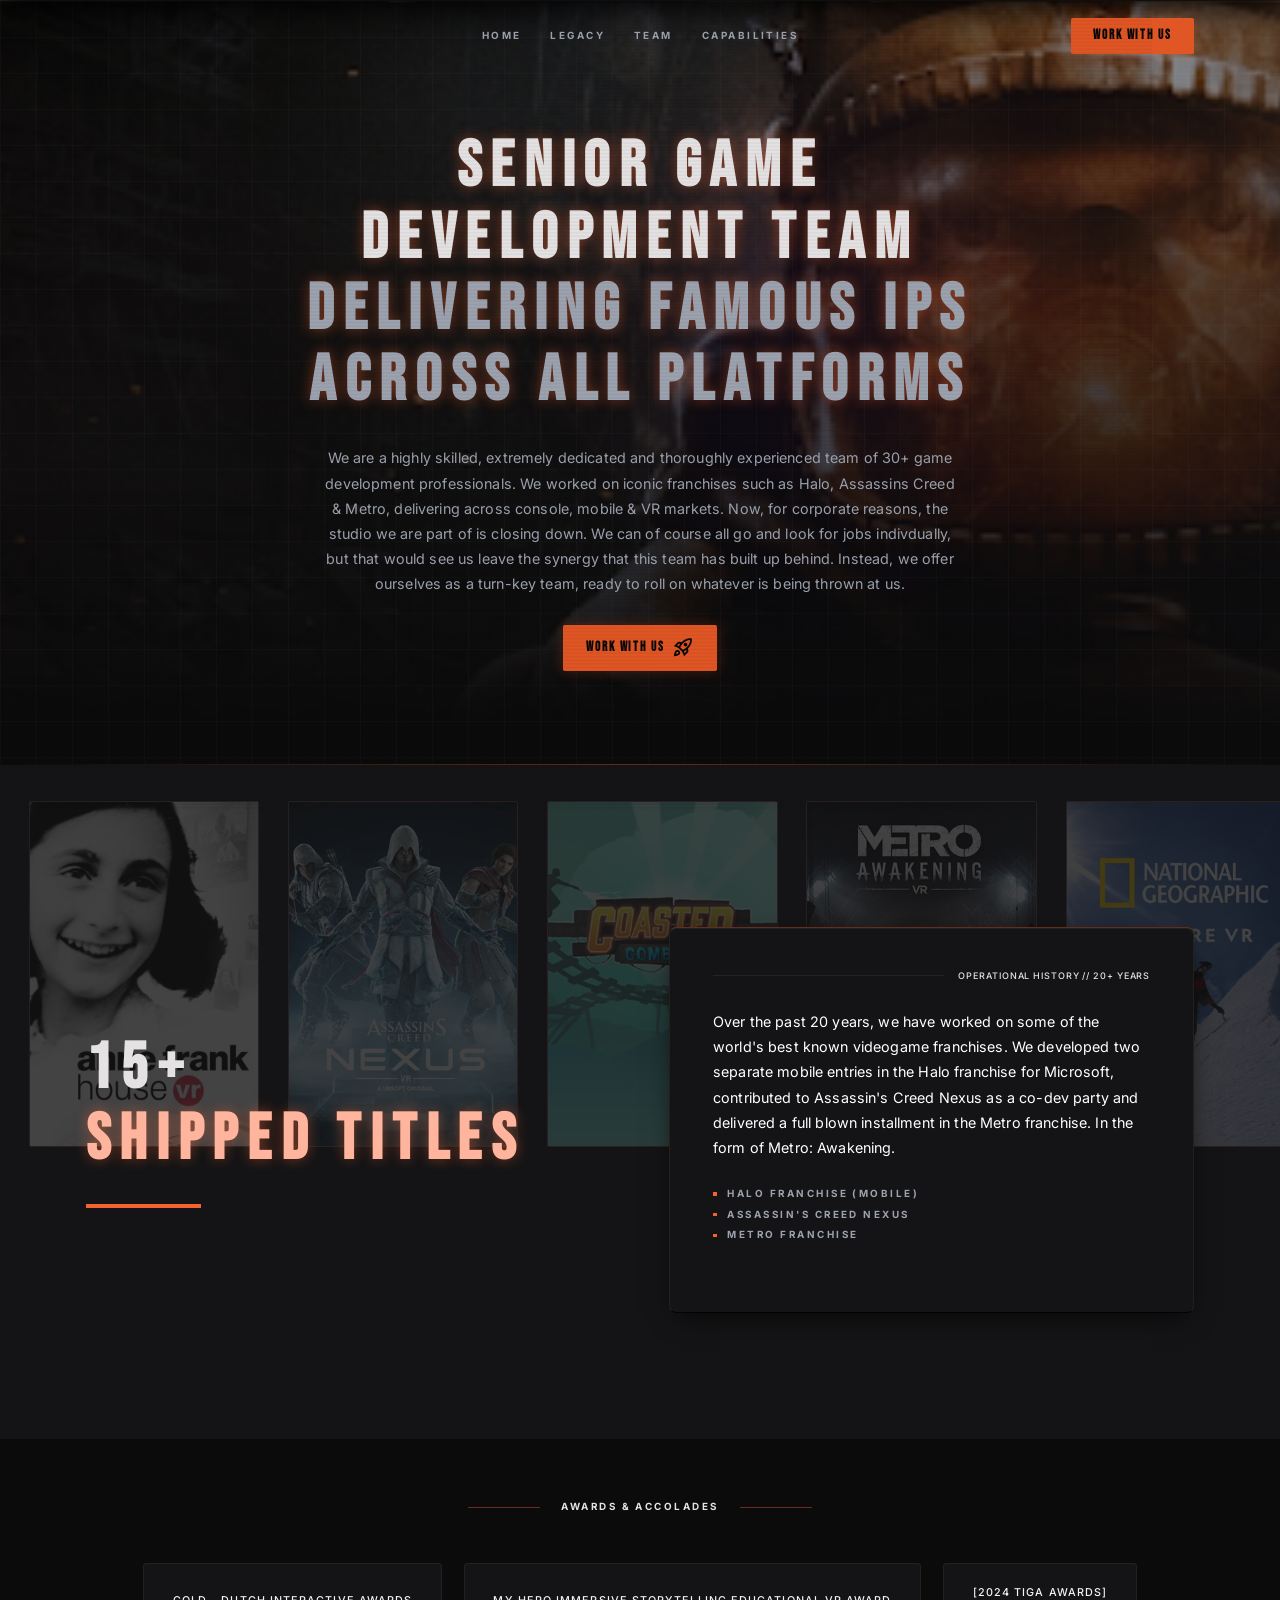
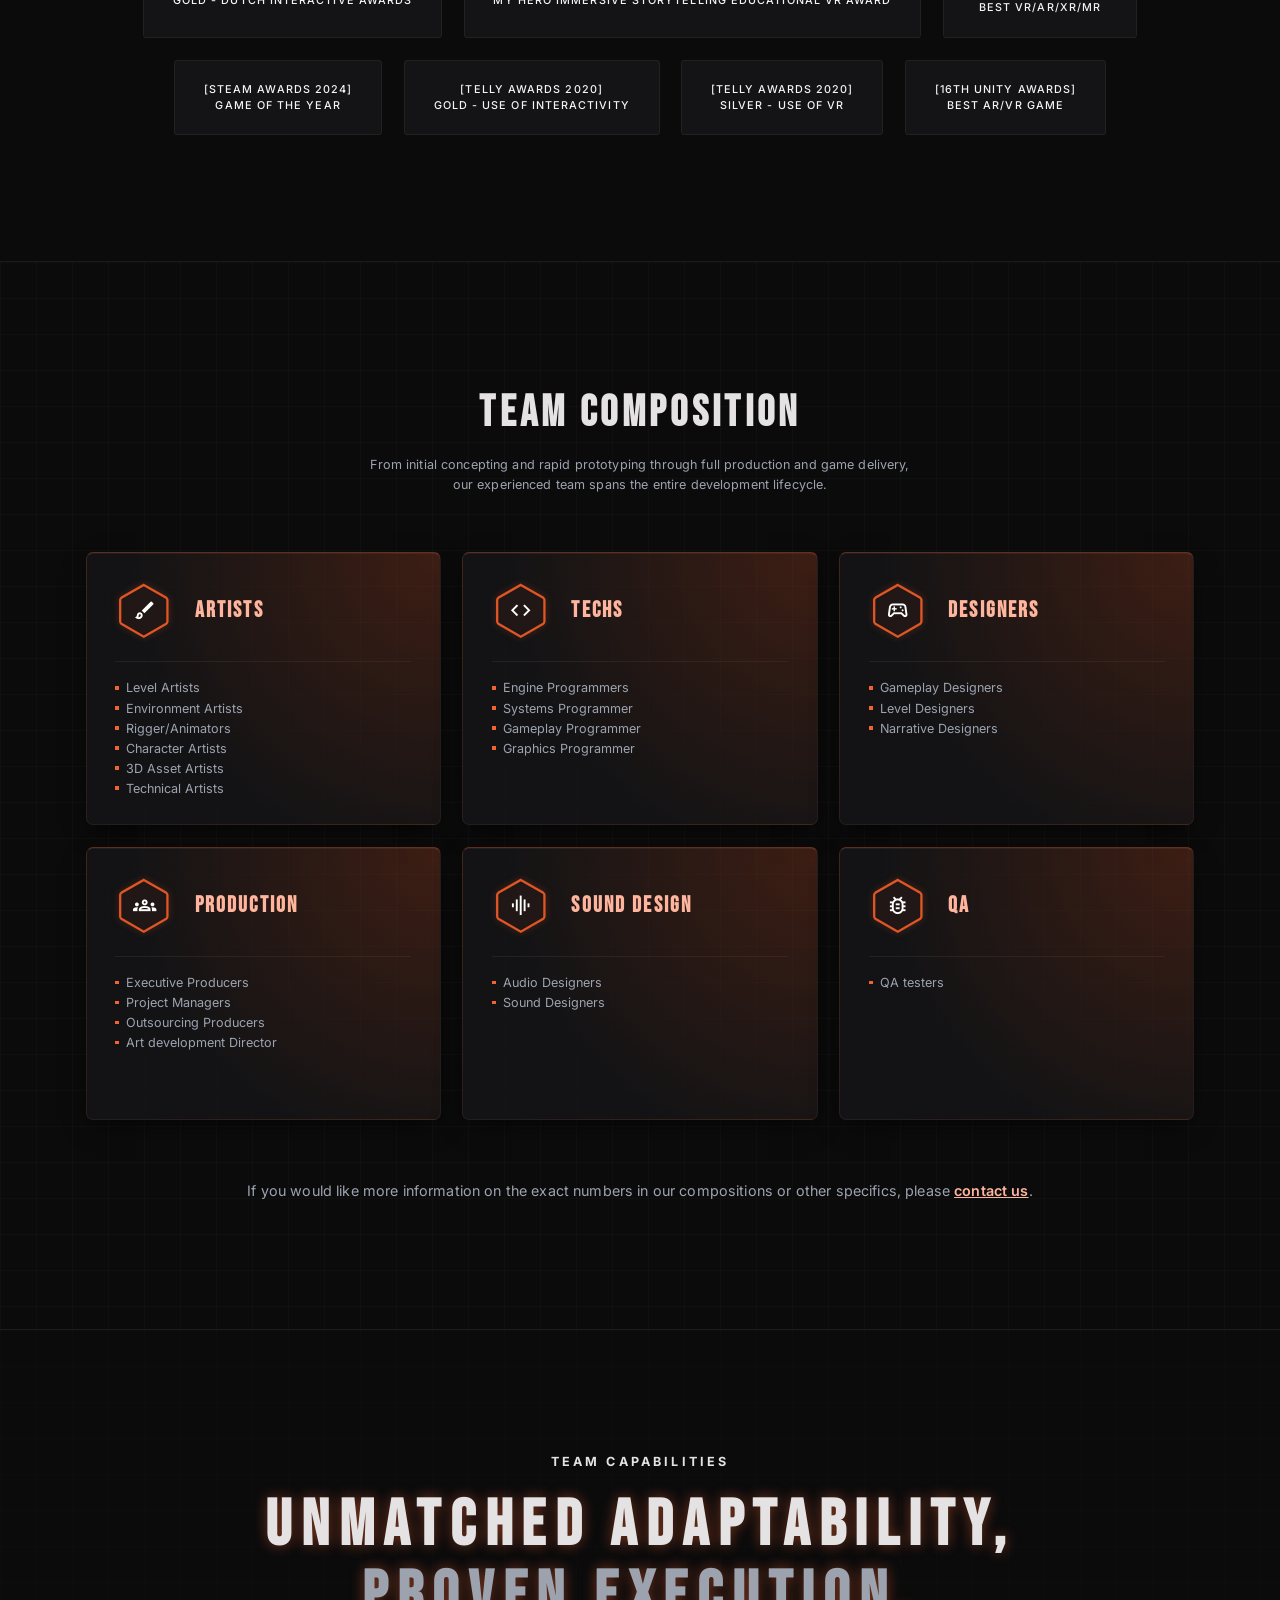
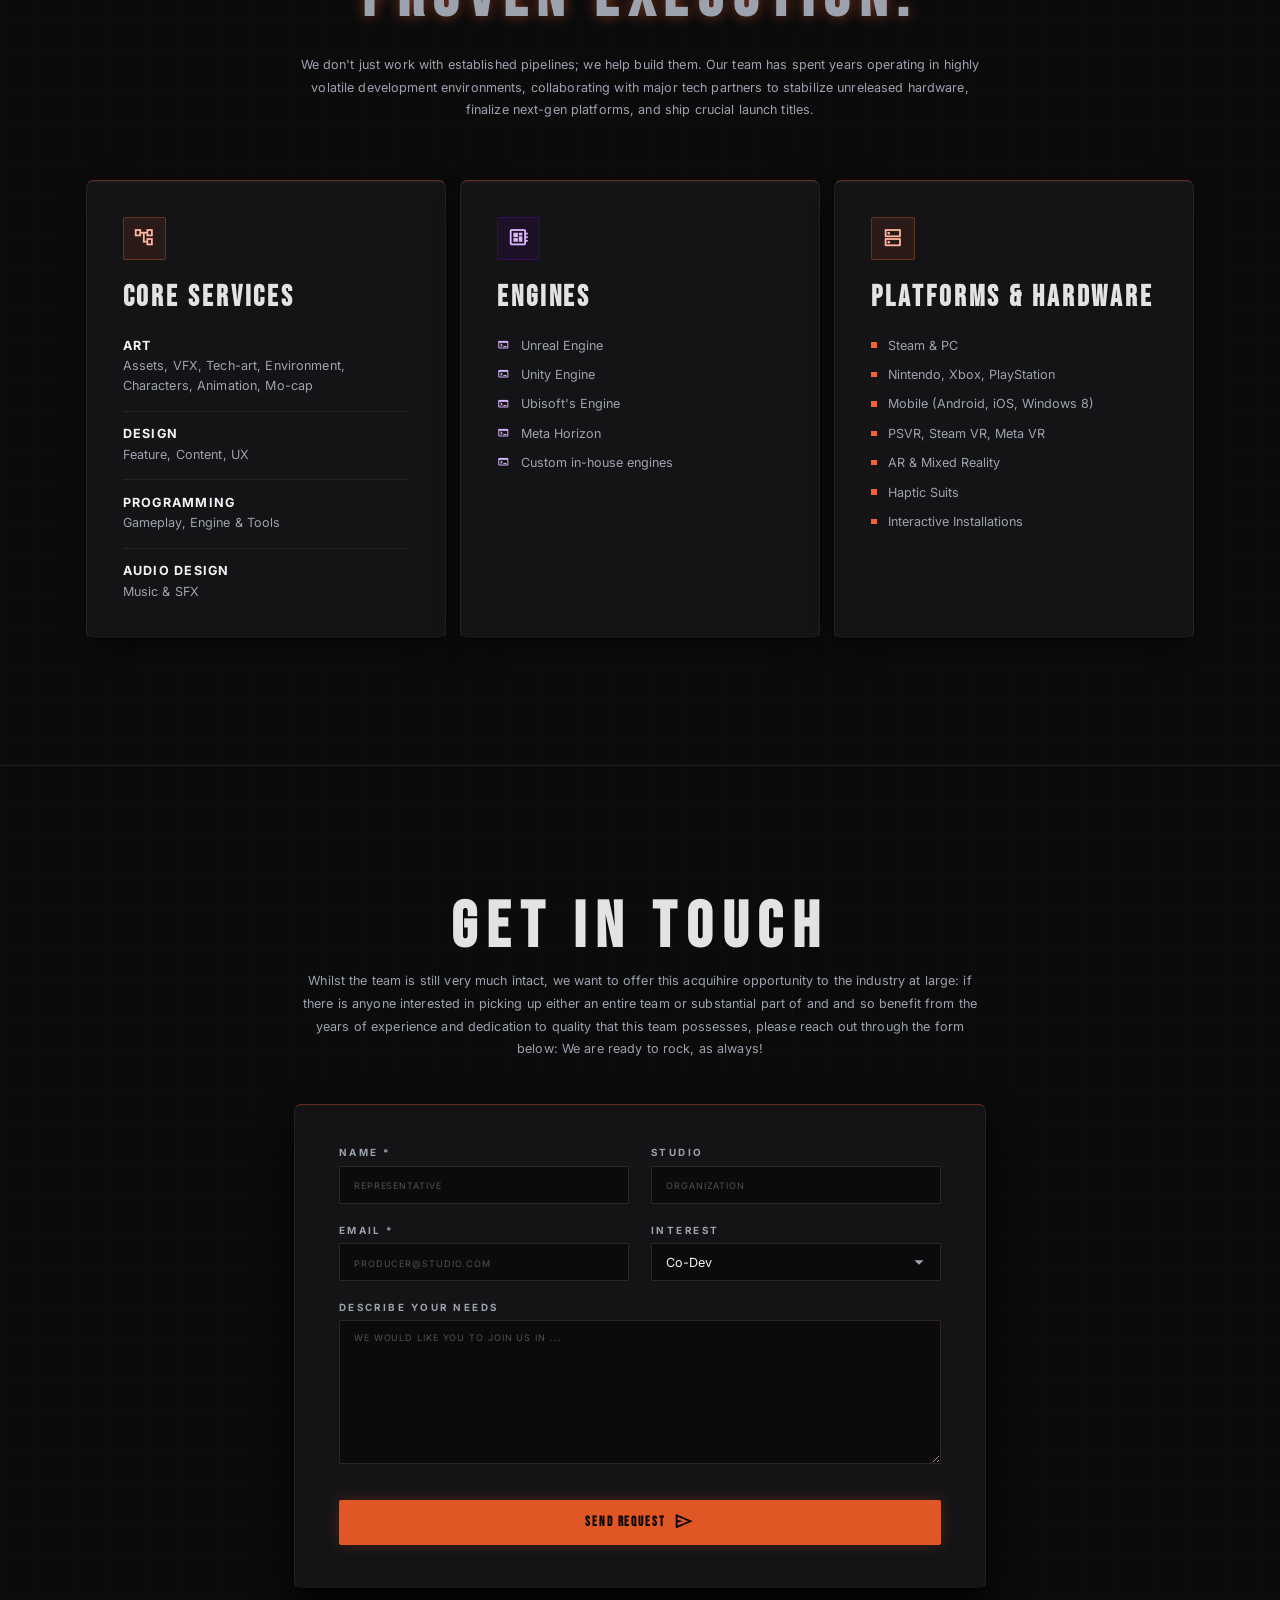
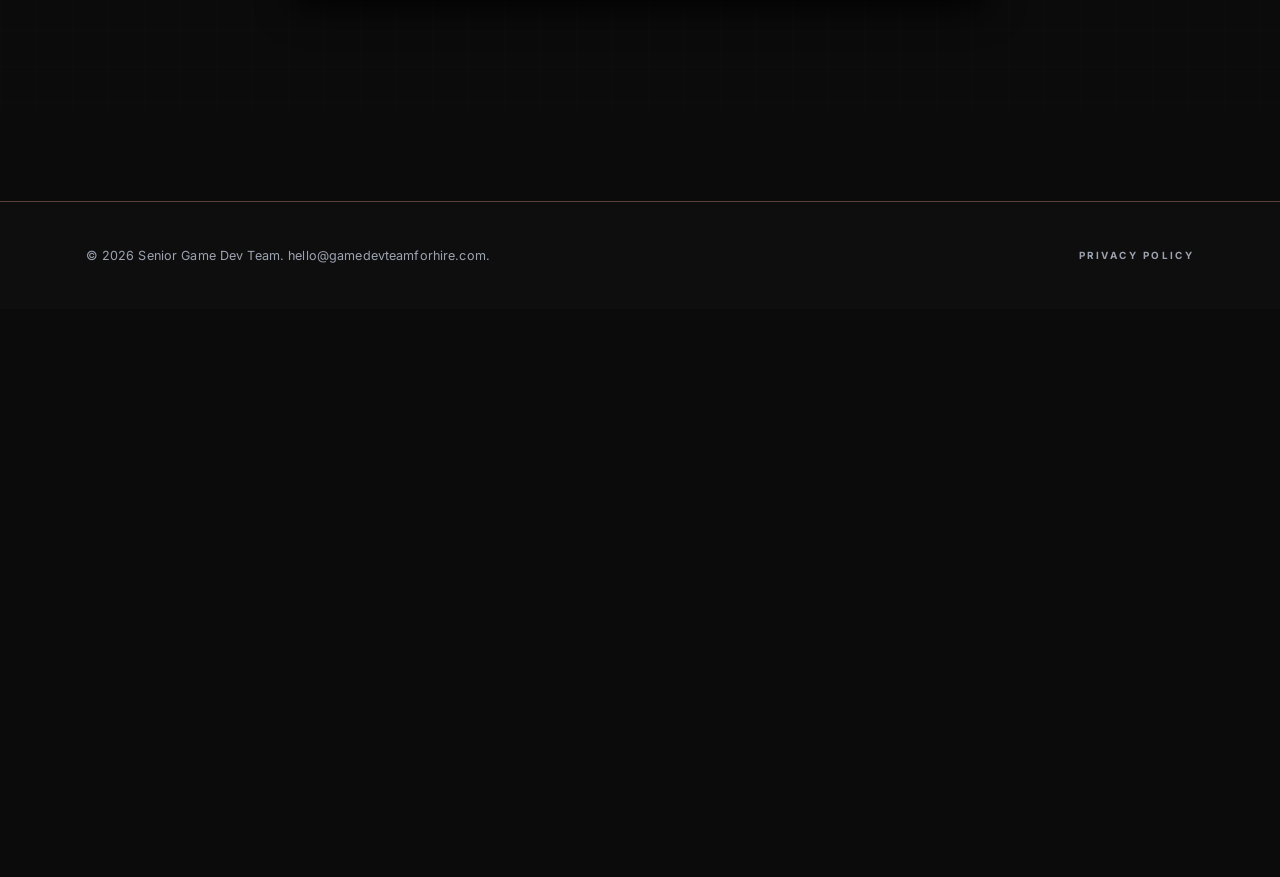
==== commit 6e740c0c: "text updates" ====
--- a/index.html
+++ b/index.html
@@ -4,9 +4,9 @@
 <head>
   <meta charset="utf-8">
   <meta name="viewport" content="width=device-width, initial-scale=1.0">
-  <title>Elite Unit | Game Development Mastery</title>
+  <title>Senior Development Team</title>
   <meta name="description"
-    content="A turn-key team of 30+ game development professionals ready to deploy. Battle-tested across massive IPs.">
+    content="Experienced team of game professionals working on iconic franchises such as Halo, Assassins Creed & Metro.">
 
   <!-- CSS Stylesheets -->
   <link rel="stylesheet" href="assets/css/variables.css">
@@ -66,11 +66,11 @@
       <div class="container">
         <div class="hero-content scroll-reveal is-visible">
           <h1 class="font-display-lg glow-text">
-            Senior Game Development Team<br>
-            <span class="text-muted" style="white-space: nowrap;">Delivering famous IP's across all platforms</span>
+            Senior Game <br>Development Team<br>
+            <span class="text-muted" style="white-space: nowrap;">Delivering famous IPs <br> across all platforms</span>
           </h1>
           <p class="font-body-lg">
-            We are a highly skilled, extremely dedicated and thoroughly experienced team of 30+ game development professionals. We worked on iconic franchises such as Halo, Assassins Creed & Metro, delivering across console, mobile & VR markets.
+            We are a highly skilled, extremely dedicated and thoroughly experienced team of 30+ game development professionals. We worked on iconic franchises such as Halo, Assassins Creed & Metro, delivering across console, mobile & VR markets. Now, for corporate reasons, the studio we are part of is closing down. We can of course all go and look for jobs indivdually, but that would see us leave the synergy that this team has built up behind. Instead, we offer ourselves as a turn-key team, ready to roll on whatever is being thrown at us.
           </p>
           <div class="hero-actions">
             <a href="#contact" class="btn btn-primary">
@@ -202,12 +202,7 @@
               </div>
             </div>
 
-            <div class="dossier-footer">
-              <span class="material-symbols-outlined">terminal</span>
-              <p>
-                Now, for corporate reasons, the studio we are part of is closing down. We can of course all go and look for jobs indivdually, but that would see us leave the synergy that this team has built up behind. Instead, we offer ourselves as a turn-key team, ready to roll on whatever is being thrown at us.
-              </p>
-            </div>
+      
           </div>
         </div>
       </div>
@@ -224,67 +219,56 @@
 
         <div class="awards-grid scroll-reveal delay-100">
           <div class="award-badge">
-            <span class="font-mono-technical">Cannes Cyber Lion GOLD</span>
+            <span class="font-mono-technical">Gold - Dutch Interactive Awards</span>
             <div class="award-hover-overlay">
               <span>Anne Frank House VR</span>
             </div>
           </div>
 
           <div class="award-badge">
-            <span class="font-mono-technical">Webby People's Voice award</span>
+            <span class="font-mono-technical">My Hero Immersive Storytelling Educational VR Award</span>
             <div class="award-hover-overlay">
               <span>Anne Frank House VR</span>
             </div>
           </div>
 
           <div class="award-badge">
-            <span class="font-mono-technical">[2024 TIGA Awards]<br>Best VR/AR/XR/MR Game</span>
+            <span class="font-mono-technical">[2024 TIGA Awards]<br>Best VR/AR/XR/MR</span>
             <div class="award-hover-overlay">
               <span>Assassin's Creed Nexus VR</span>
             </div>
           </div>
+	
+	
 
           <div class="award-badge">
-            <span class="font-mono-technical">[Steam awards 2024]<br>Game of the Year</span>
+            <span class="font-mono-technical">[Steam Awards 2024]<br>Game of the Year</span>
             <div class="award-hover-overlay">
               <span>Metro Awakening VR</span>
             </div>
           </div>
 
           <div class="award-badge">
-            <span class="font-mono-technical">Facebook Silver Award for Innovation</span>
+            <span class="font-mono-technical">[Telly Awards 2020]<br>Gold - use of interactivity</span>
             <div class="award-hover-overlay">
               <span>Nat Geo Explore VR</span>
             </div>
           </div>
 
           <div class="award-badge">
-            <span class="font-mono-technical">[2020 Educational VR Winner]<br>Immersive Storytelling</span>
+            <span class="font-mono-technical">[Telly Awards 2020]<br>Silver - use of VR</span>
             <div class="award-hover-overlay">
-              <span>Star Trek: Bridge Crew</span>
+              <span>Nat Geo Explore VR</span>
             </div>
           </div>
 
           <div class="award-badge">
             <span class="font-mono-technical">[16th Unity Awards]<br>Best AR/VR Game</span>
             <div class="award-hover-overlay">
-              <span>Archon Protocol</span>
-            </div>
-          </div>
-
-          <div class="award-badge">
-            <span class="font-mono-technical">[2020 Telly Awards]<br>Silver Winner for Craft-Use of VR</span>
-            <div class="award-hover-overlay">
-              <span>Void Ascension</span>
-            </div>
-          </div>
-
-          <div class="award-badge">
-            <span class="font-mono-technical">[2018 NAVGTR Awards]<br>Direction in Virtual reality</span>
-            <div class="award-hover-overlay">
-              <span>Innovation Lab</span>
-            </div>
-          </div>
+              <span>Assassin's Creed Nexus VR</span>
+            </div>
+          </div>
+
         </div>
       </div>
     </section>
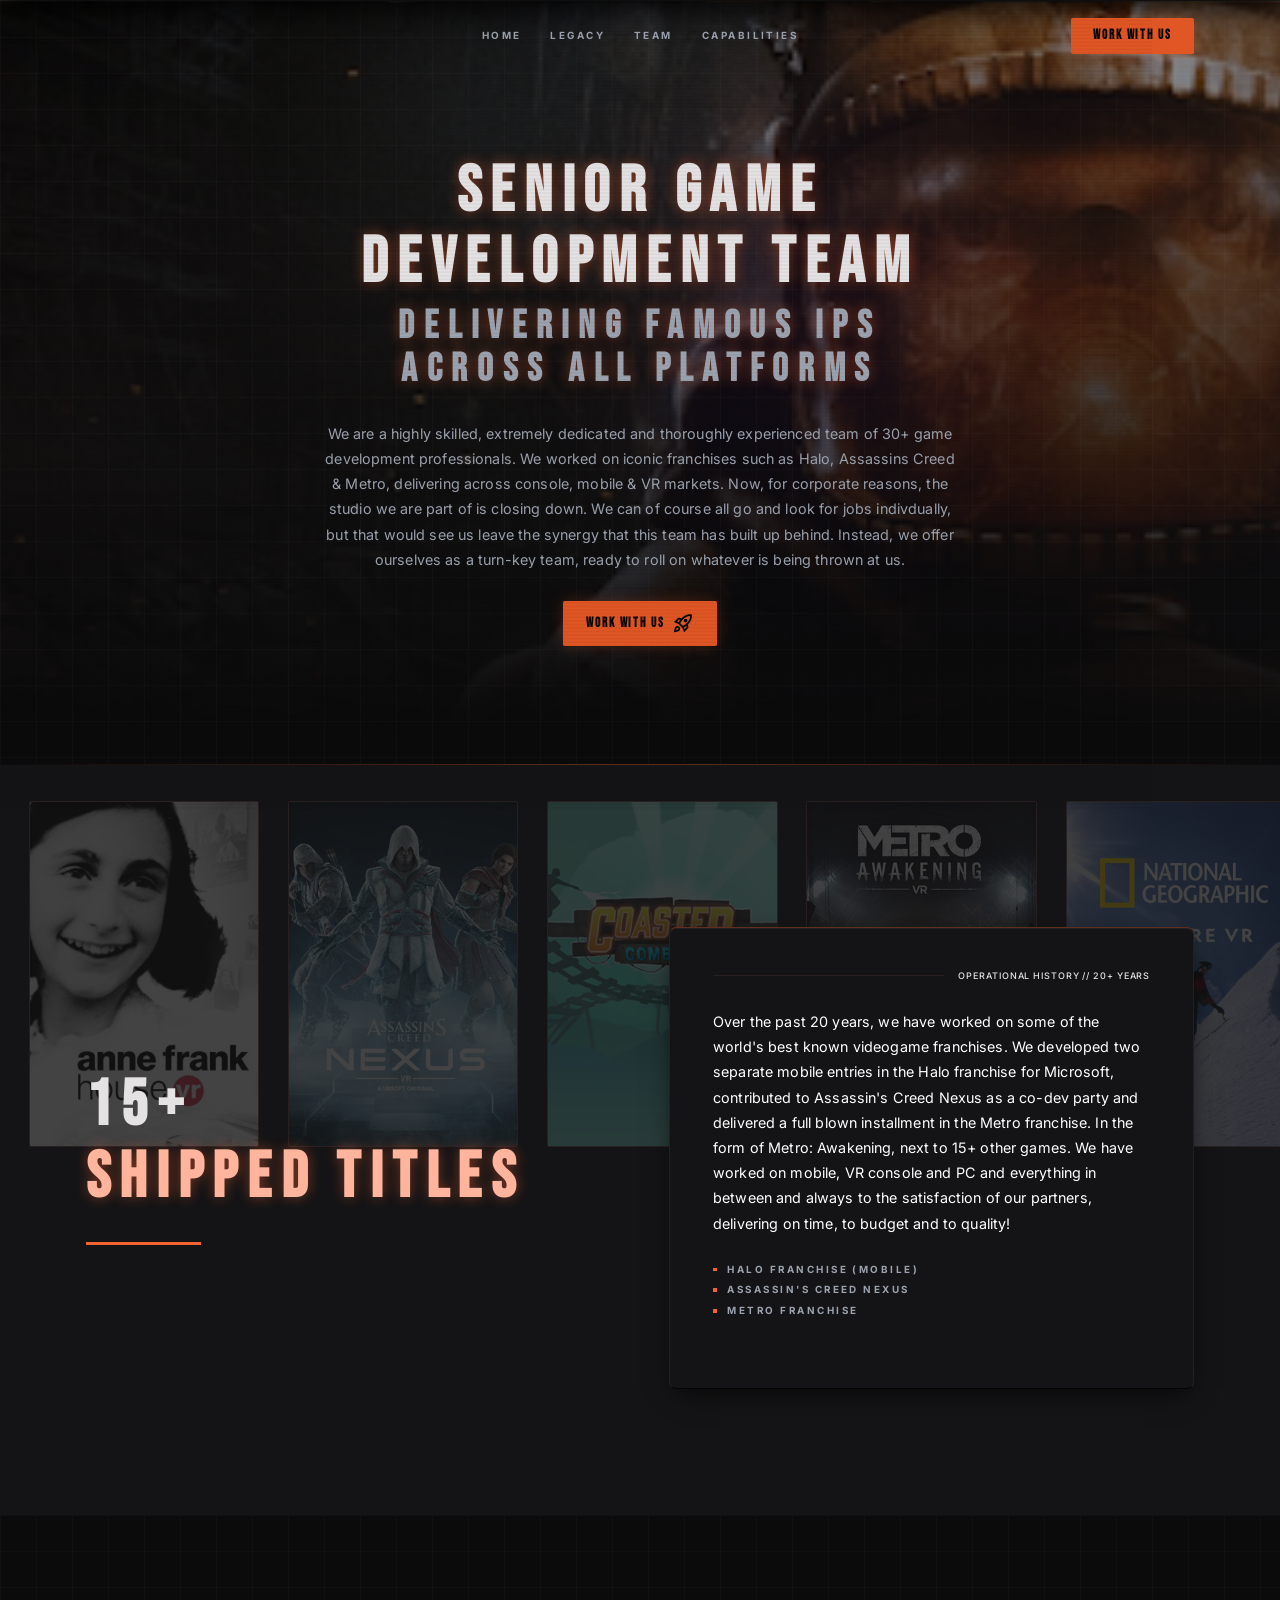
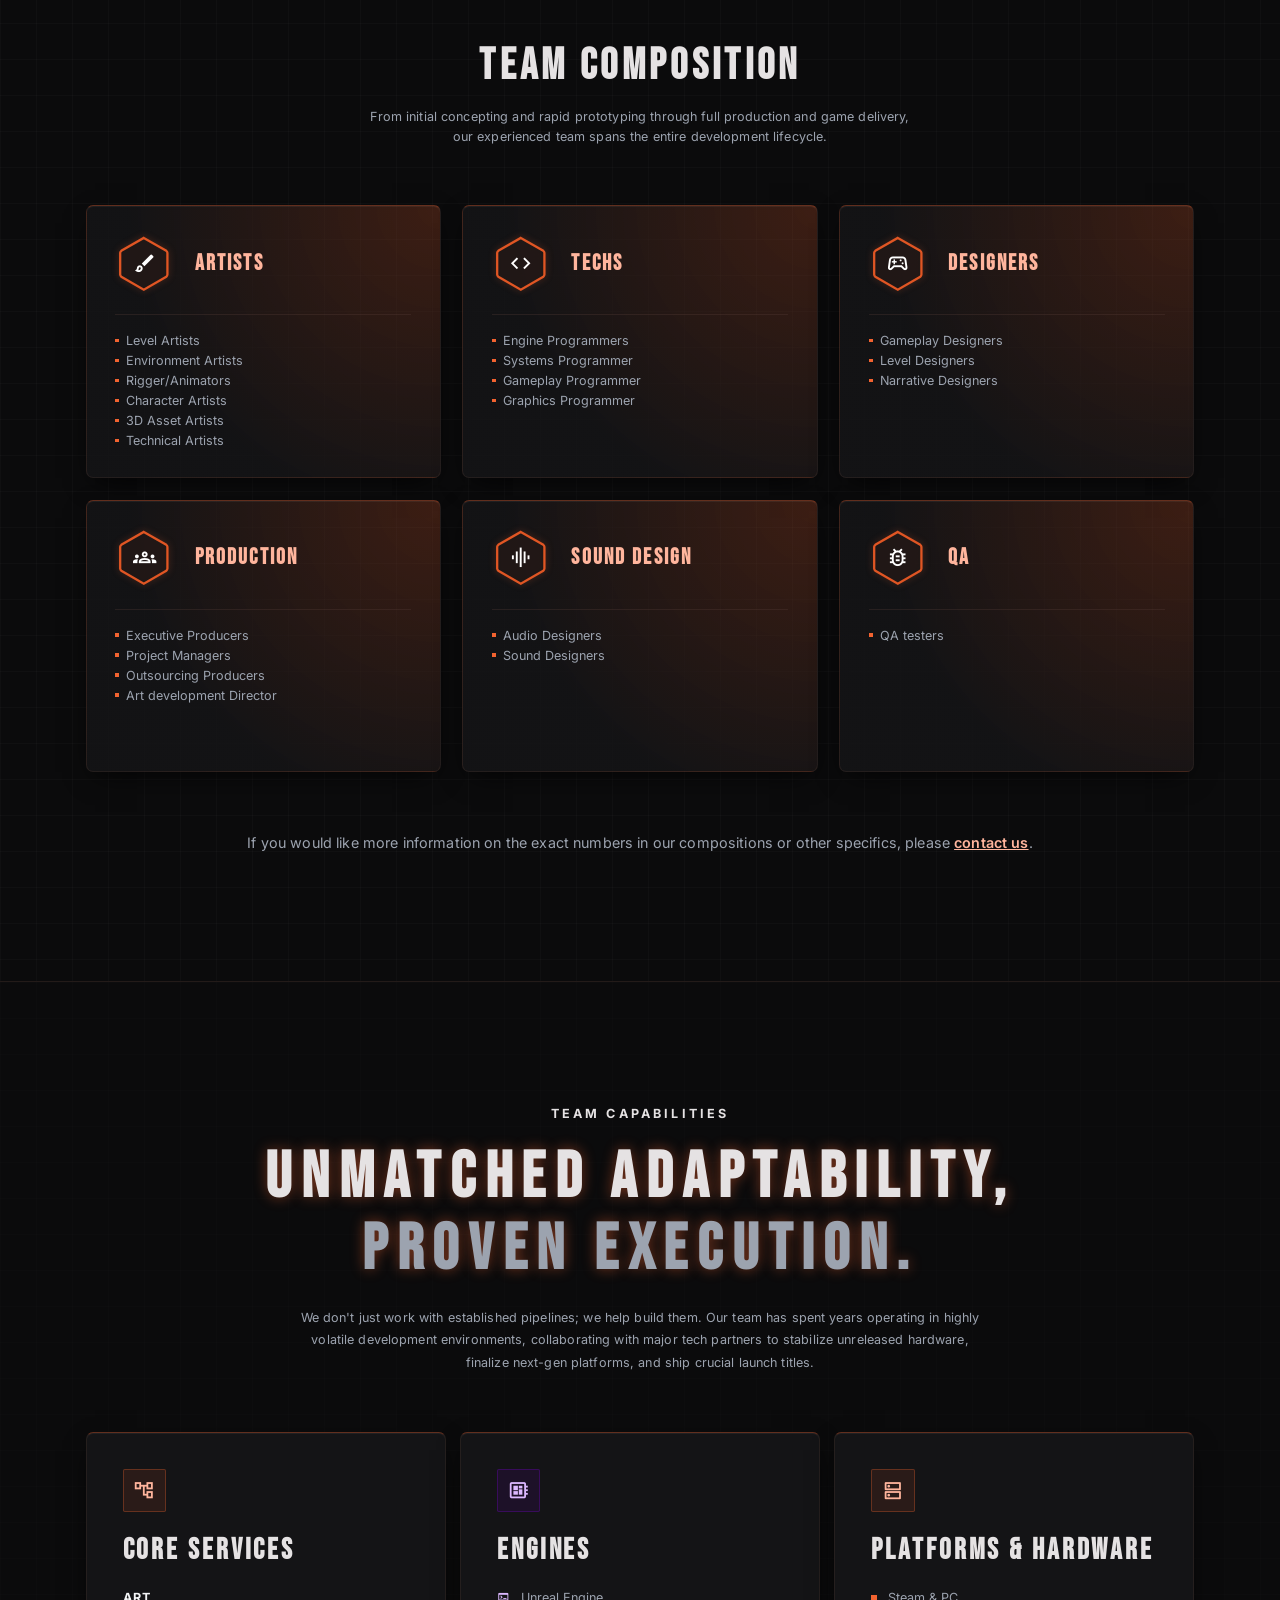
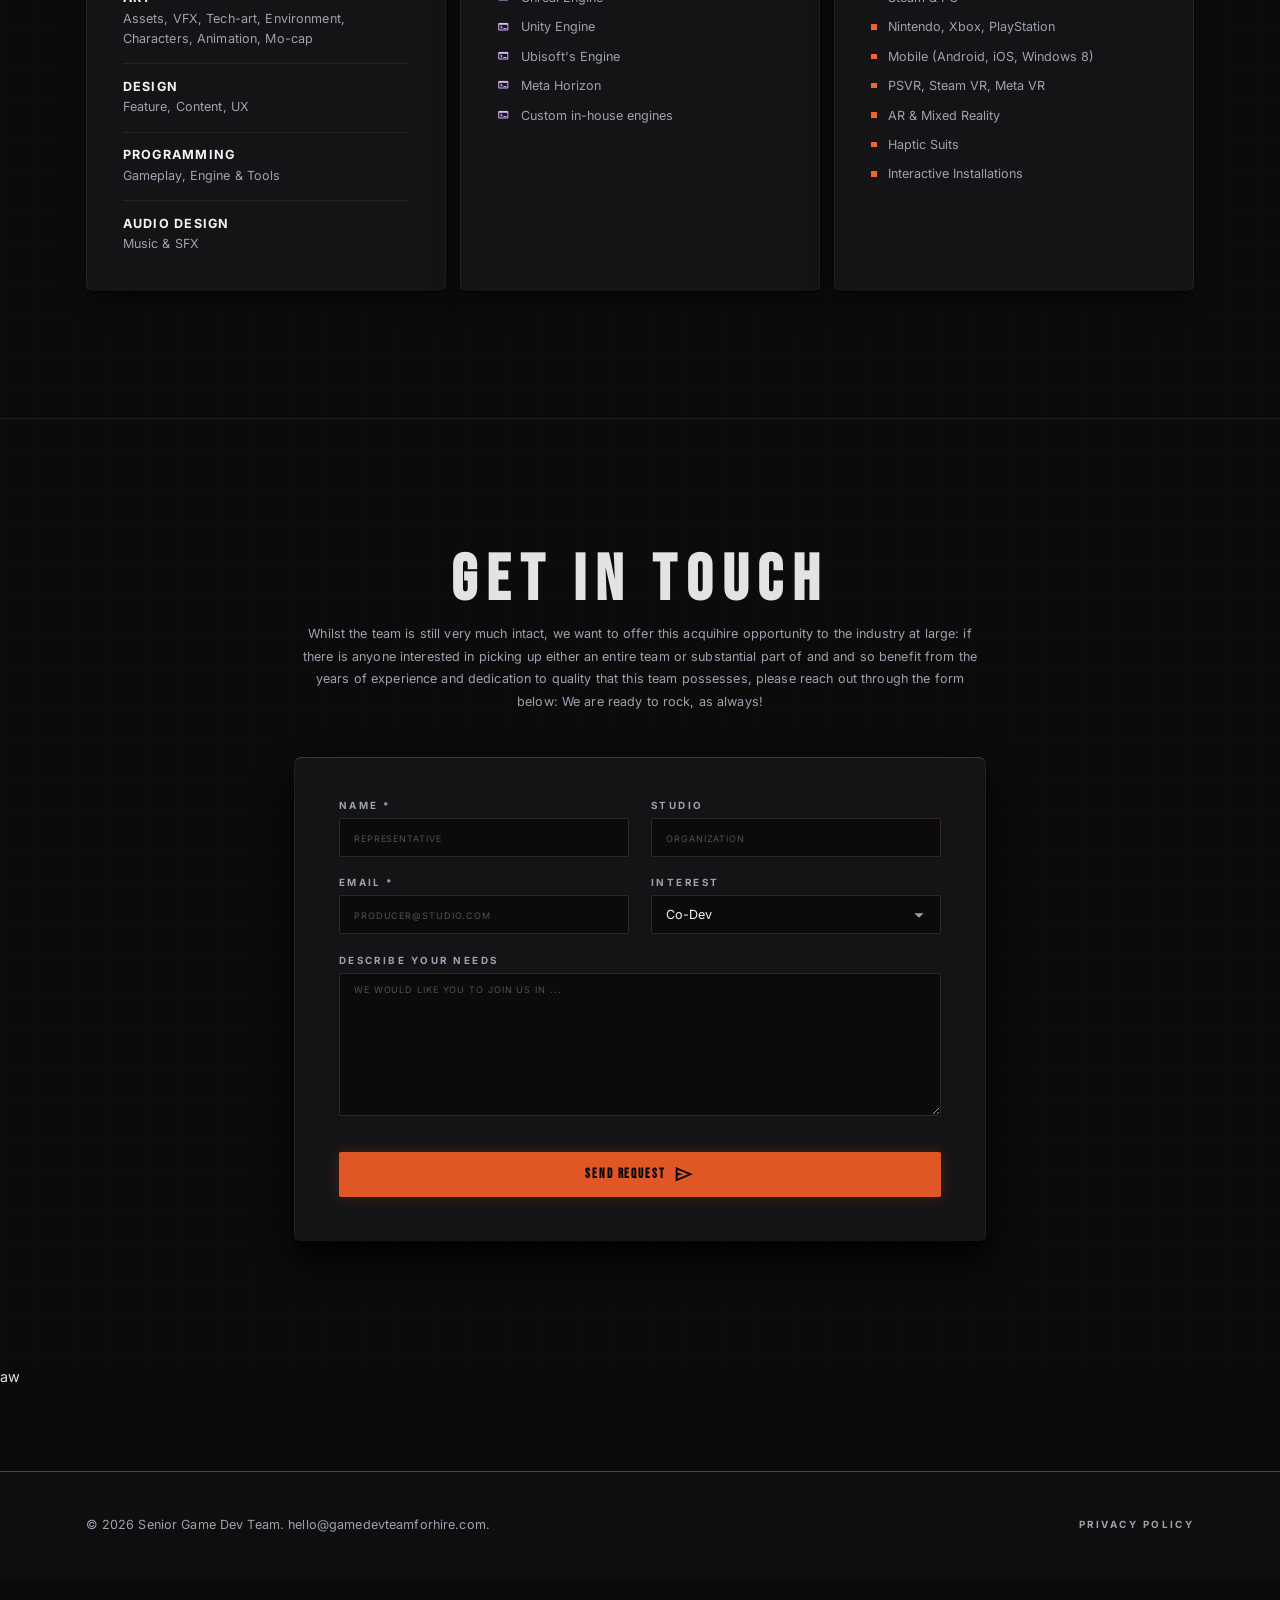
==== commit 4711c591: "Tweaks" ====
--- a/index.html
+++ b/index.html
@@ -67,7 +67,7 @@
         <div class="hero-content scroll-reveal is-visible">
           <h1 class="font-display-lg glow-text">
             Senior Game <br>Development Team<br>
-            <span class="text-muted" style="white-space: nowrap;">Delivering famous IPs <br> across all platforms</span>
+           <span class="text-muted" style="display:block; white-space: nowrap;font-size: 0.6em; margin-top: 0.2em;">Delivering famous IPs <br> across all platforms</span>
           </h1>
           <p class="font-body-lg">
             We are a highly skilled, extremely dedicated and thoroughly experienced team of 30+ game development professionals. We worked on iconic franchises such as Halo, Assassins Creed & Metro, delivering across console, mobile & VR markets. Now, for corporate reasons, the studio we are part of is closing down. We can of course all go and look for jobs indivdually, but that would see us leave the synergy that this team has built up behind. Instead, we offer ourselves as a turn-key team, ready to roll on whatever is being thrown at us.
@@ -184,7 +184,7 @@
             </div>
 
             <p class="font-body-lg text-white">
-              Over the past 20 years, we have worked on some of the world's best known videogame 		franchises. We developed two separate mobile entries in the Halo franchise for Microsoft, contributed to Assassin's Creed Nexus as a co-dev party and delivered a full blown installment in the Metro franchise. In the form of Metro: Awakening. 
+              Over the past 20 years, we have worked on some of the world's best known videogame 		franchises. We developed two separate mobile entries in the Halo franchise for Microsoft, contributed to Assassin's Creed Nexus as a co-dev party and delivered a full blown installment in the Metro franchise. In the form of Metro: Awakening, next to 15+ other games. We have worked on mobile, VR console and PC and everything in between and always to the satisfaction of our partners,  delivering on time, to budget and to quality! 
             </p>
 
             <div class="dossier-games-list">
@@ -208,71 +208,7 @@
       </div>
     </section>
 
-    <!-- Awards Section -->
-    <section id="awards" class="section-padding">
-      <div class="container">
-        <div class="section-title-wrapper scroll-reveal">
-          <div class="title-line"></div>
-          <h2 class="font-label-caps">Awards & Accolades</h2>
-          <div class="title-line"></div>
-        </div>
-
-        <div class="awards-grid scroll-reveal delay-100">
-          <div class="award-badge">
-            <span class="font-mono-technical">Gold - Dutch Interactive Awards</span>
-            <div class="award-hover-overlay">
-              <span>Anne Frank House VR</span>
-            </div>
-          </div>
-
-          <div class="award-badge">
-            <span class="font-mono-technical">My Hero Immersive Storytelling Educational VR Award</span>
-            <div class="award-hover-overlay">
-              <span>Anne Frank House VR</span>
-            </div>
-          </div>
-
-          <div class="award-badge">
-            <span class="font-mono-technical">[2024 TIGA Awards]<br>Best VR/AR/XR/MR</span>
-            <div class="award-hover-overlay">
-              <span>Assassin's Creed Nexus VR</span>
-            </div>
-          </div>
-	
-	
-
-          <div class="award-badge">
-            <span class="font-mono-technical">[Steam Awards 2024]<br>Game of the Year</span>
-            <div class="award-hover-overlay">
-              <span>Metro Awakening VR</span>
-            </div>
-          </div>
-
-          <div class="award-badge">
-            <span class="font-mono-technical">[Telly Awards 2020]<br>Gold - use of interactivity</span>
-            <div class="award-hover-overlay">
-              <span>Nat Geo Explore VR</span>
-            </div>
-          </div>
-
-          <div class="award-badge">
-            <span class="font-mono-technical">[Telly Awards 2020]<br>Silver - use of VR</span>
-            <div class="award-hover-overlay">
-              <span>Nat Geo Explore VR</span>
-            </div>
-          </div>
-
-          <div class="award-badge">
-            <span class="font-mono-technical">[16th Unity Awards]<br>Best AR/VR Game</span>
-            <div class="award-hover-overlay">
-              <span>Assassin's Creed Nexus VR</span>
-            </div>
-          </div>
-
-        </div>
-      </div>
-    </section>
-
+    
     <!-- Team Bento & Carousel -->
     <section id="team" class="section-padding">
       <div class="bg-grid-pattern"></div>
@@ -924,7 +860,7 @@
   <button id="back-to-top" aria-label="Back to top">
     <span class="material-symbols-outlined">keyboard_arrow_up</span>
   </button>
-
+aw
   <!-- Footer -->
   <footer>
     <div class="container footer-container">
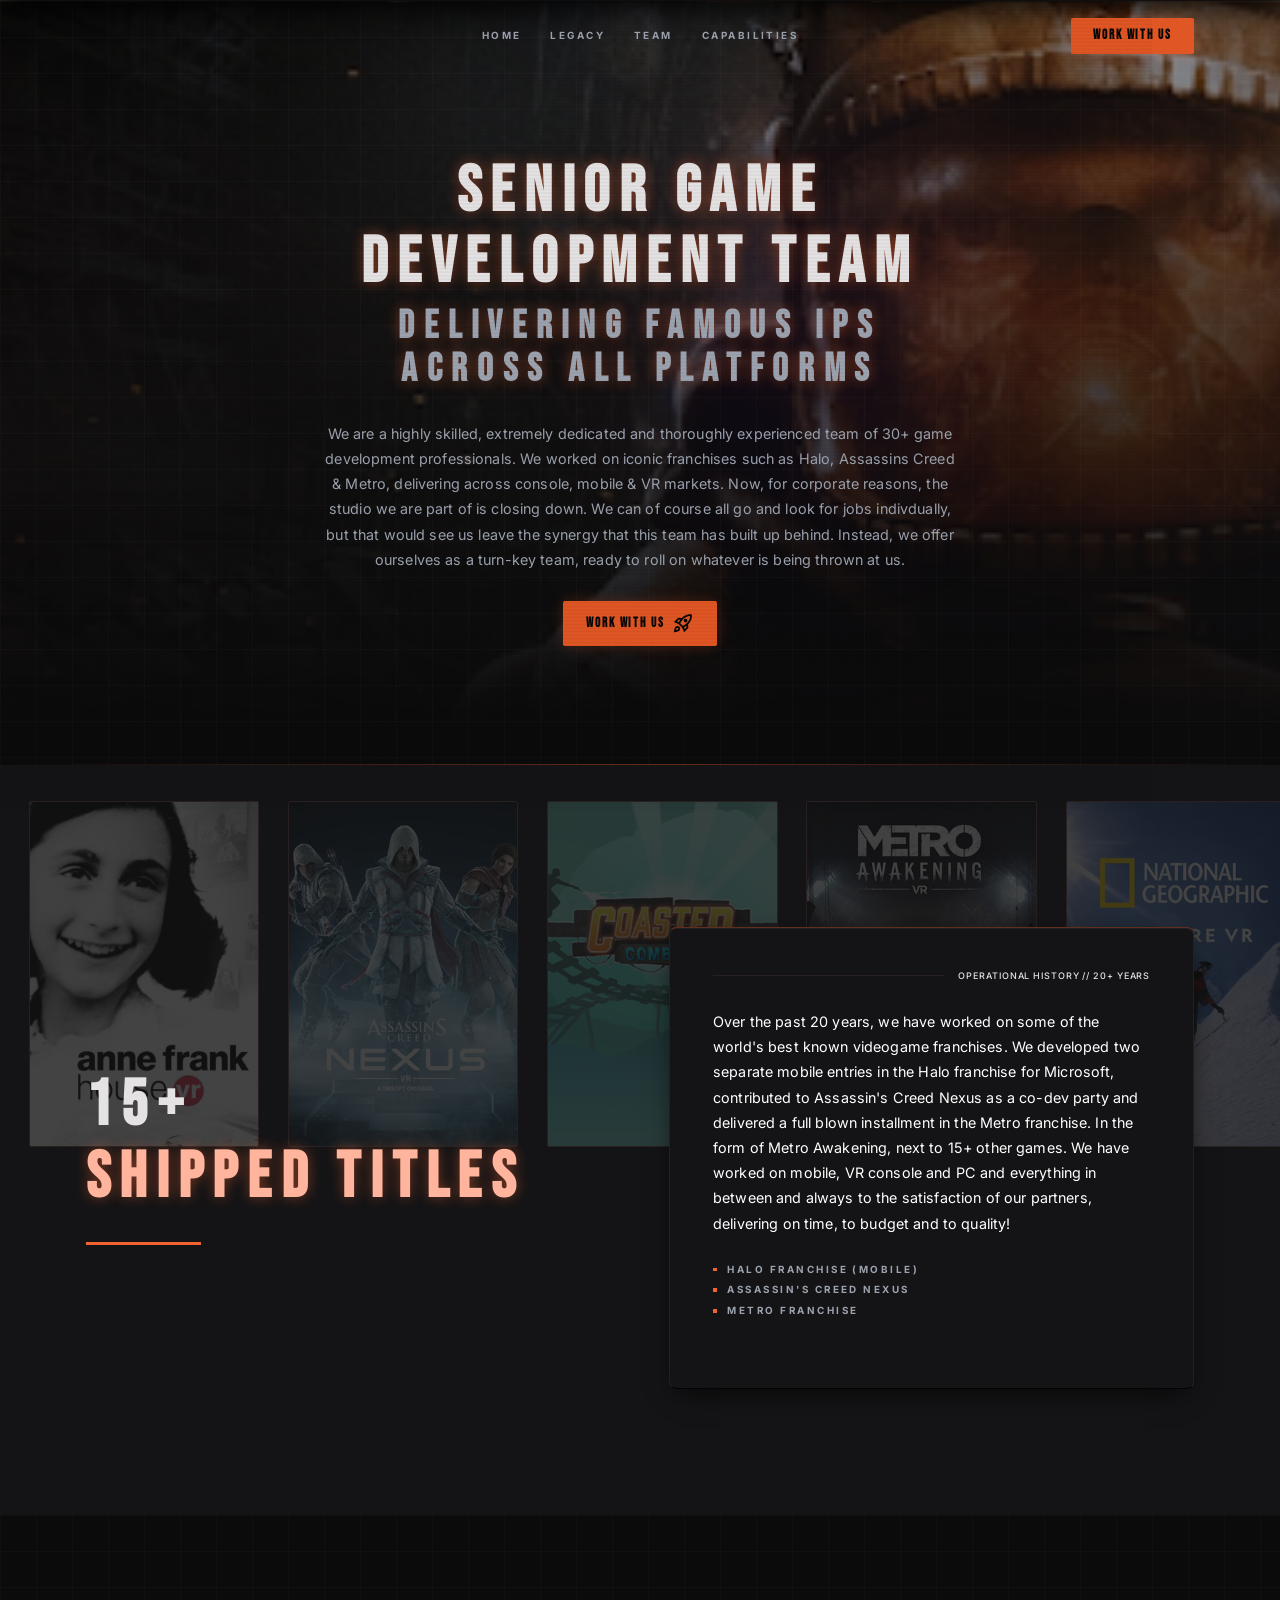
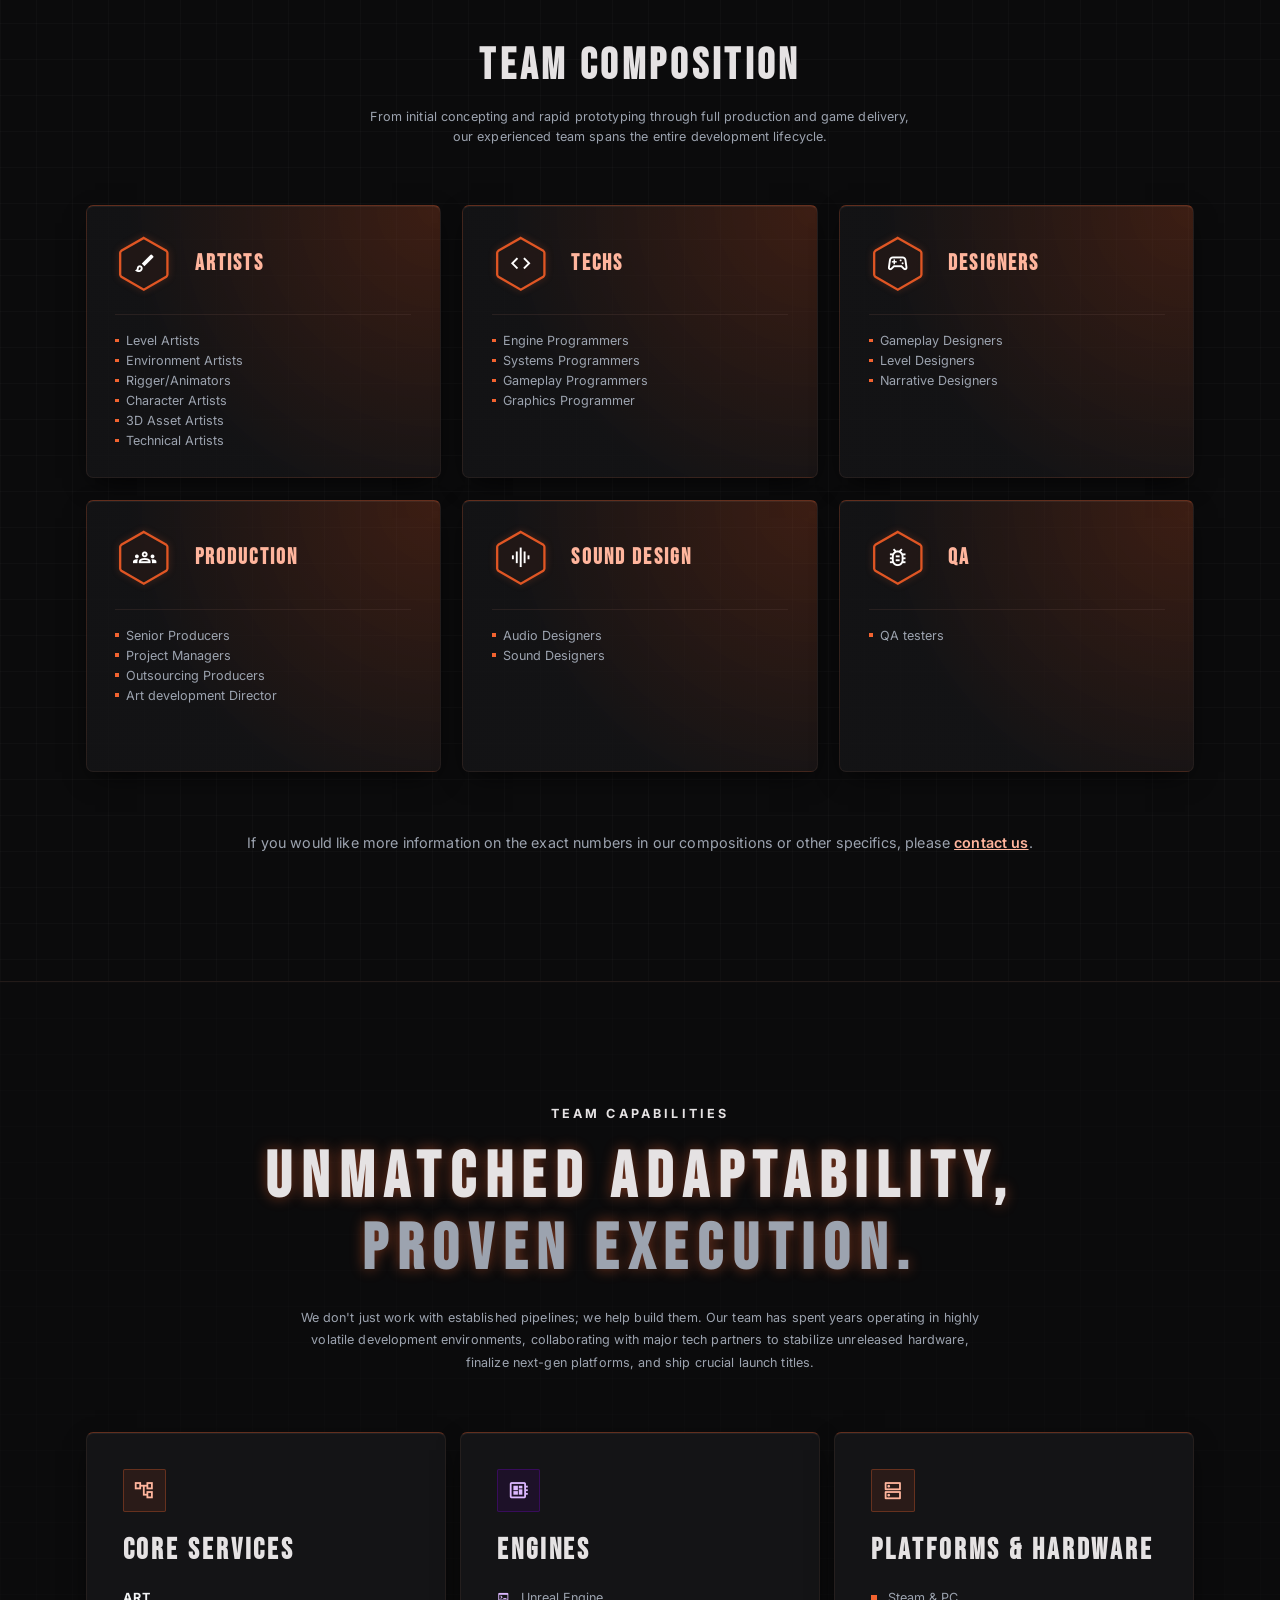
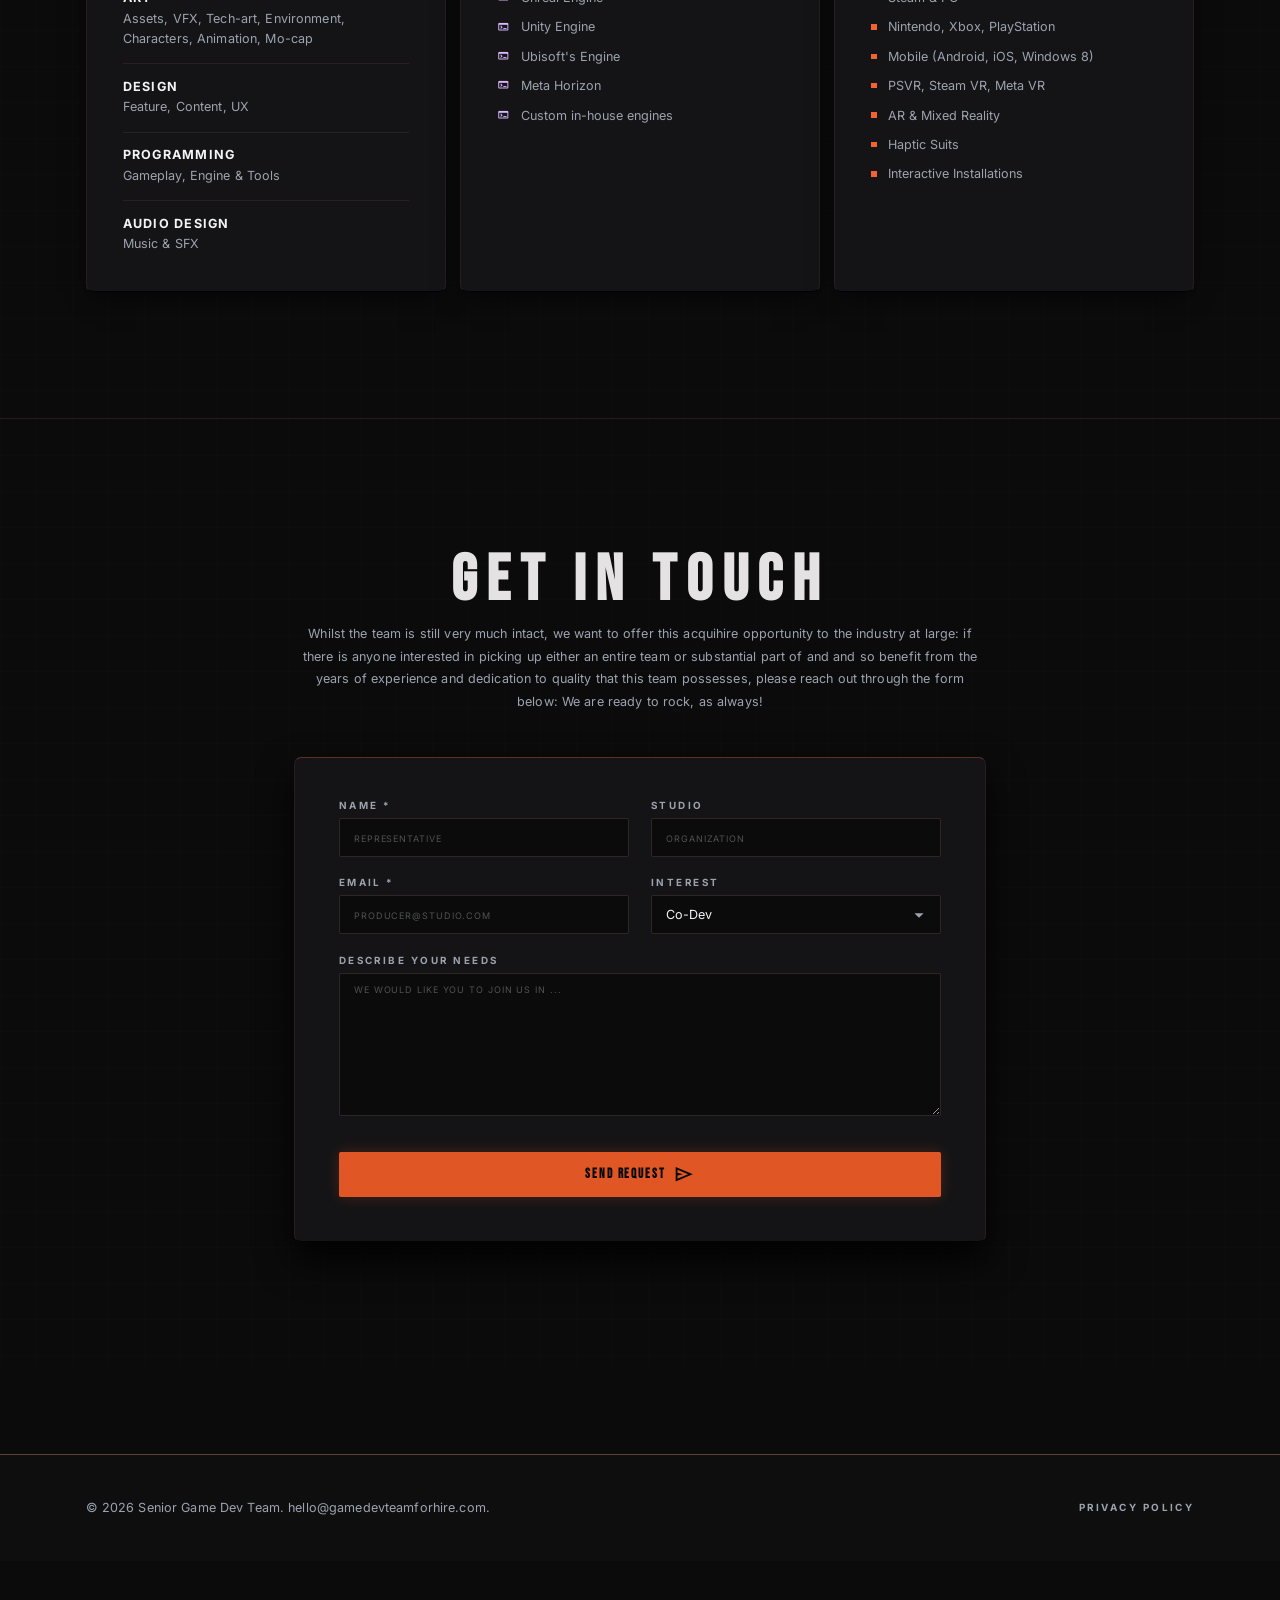
==== commit dd9289eb: "More updates" ====
--- a/index.html
+++ b/index.html
@@ -184,7 +184,7 @@
             </div>
 
             <p class="font-body-lg text-white">
-              Over the past 20 years, we have worked on some of the world's best known videogame 		franchises. We developed two separate mobile entries in the Halo franchise for Microsoft, contributed to Assassin's Creed Nexus as a co-dev party and delivered a full blown installment in the Metro franchise. In the form of Metro: Awakening, next to 15+ other games. We have worked on mobile, VR console and PC and everything in between and always to the satisfaction of our partners,  delivering on time, to budget and to quality! 
+              Over the past 20 years, we have worked on some of the world's best known videogame 		franchises. We developed two separate mobile entries in the Halo franchise for Microsoft, contributed to Assassin's Creed Nexus as a co-dev party and delivered a full blown installment in the Metro franchise. In the form of Metro Awakening, next to 15+ other games. We have worked on mobile, VR console and PC and everything in between and always to the satisfaction of our partners,  delivering on time, to budget and to quality! 
             </p>
 
             <div class="dossier-games-list">
@@ -262,8 +262,8 @@
             <div class="bento-body">
               <ul>
                 <li>Engine Programmers</li>
-                <li>Systems Programmer</li>
-                <li>Gameplay Programmer</li>
+                <li>Systems Programmers</li>
+                <li>Gameplay Programmers</li>
                 <li>Graphics Programmer</li>
               </ul>
             </div>
@@ -302,7 +302,7 @@
             </div>
             <div class="bento-body">
               <ul>
-                <li>Executive Producers</li>
+                <li>Senior Producers</li>
                 <li>Project Managers</li>
                 <li>Outsourcing Producers</li>
                 <li>Art development Director</li>
@@ -793,26 +793,26 @@
           <div class="glass-panel contact-form-container" id="contact-form-wrapper">
 
             <!-- Acquisition Form -->
-            <form class="contact-form" id="acquisition-form">
+            <form class="contact-form" id="acquisition-form" action="https://formspree.io/f/xrevqkqp" method="POST">
               <div class="form-row">
                 <div class="form-group">
                   <label class="font-label-caps" for="contact-name">Name *</label>
-                  <input type="text" id="contact-name" placeholder="REPRESENTATIVE" required>
+                  <input type="text" id="contact-name" name="name" placeholder="REPRESENTATIVE" required>
                 </div>
                 <div class="form-group">
                   <label class="font-label-caps" for="contact-studio">Studio</label>
-                  <input type="text" id="contact-studio" placeholder="ORGANIZATION">
+                  <input type="text" id="contact-studio" name="studio" placeholder="ORGANIZATION">
                 </div>
               </div>
 
               <div class="form-row">
                 <div class="form-group">
                   <label class="font-label-caps" for="contact-email">Email *</label>
-                  <input type="email" id="contact-email" placeholder="PRODUCER@STUDIO.COM" required>
+                  <input type="email" id="contact-email" name="email" placeholder="PRODUCER@STUDIO.COM" required>
                 </div>
                 <div class="form-group">
                   <label class="font-label-caps" for="contact-interest">Interest</label>
-                  <select id="contact-interest">
+                  <select id="contact-interest" name="interest">
                     <option value="Co-Dev">Co-Dev</option>
                     <option value="Outsourcing">Outsourcing</option>
                     <option value="Individual Hire">Individual Hire</option>
@@ -823,9 +823,8 @@
 
               <div class="form-group">
                 <label class="font-label-caps" for="contact-needs">Describe your needs</label>
-                <textarea id="contact-needs" placeholder="We would like you to join us in ..." rows="8"></textarea>
-              </div>
-
+                <textarea id="contact-needs" name="message" placeholder="We would like you to join us in ..." rows="8"></textarea>
+              </div>
               <div style="margin-top: 1rem;">
                 <button type="submit" class="btn btn-primary" style="width: 100%;">
                   Send request
@@ -860,7 +859,6 @@
   <button id="back-to-top" aria-label="Back to top">
     <span class="material-symbols-outlined">keyboard_arrow_up</span>
   </button>
-aw
   <!-- Footer -->
   <footer>
     <div class="container footer-container">
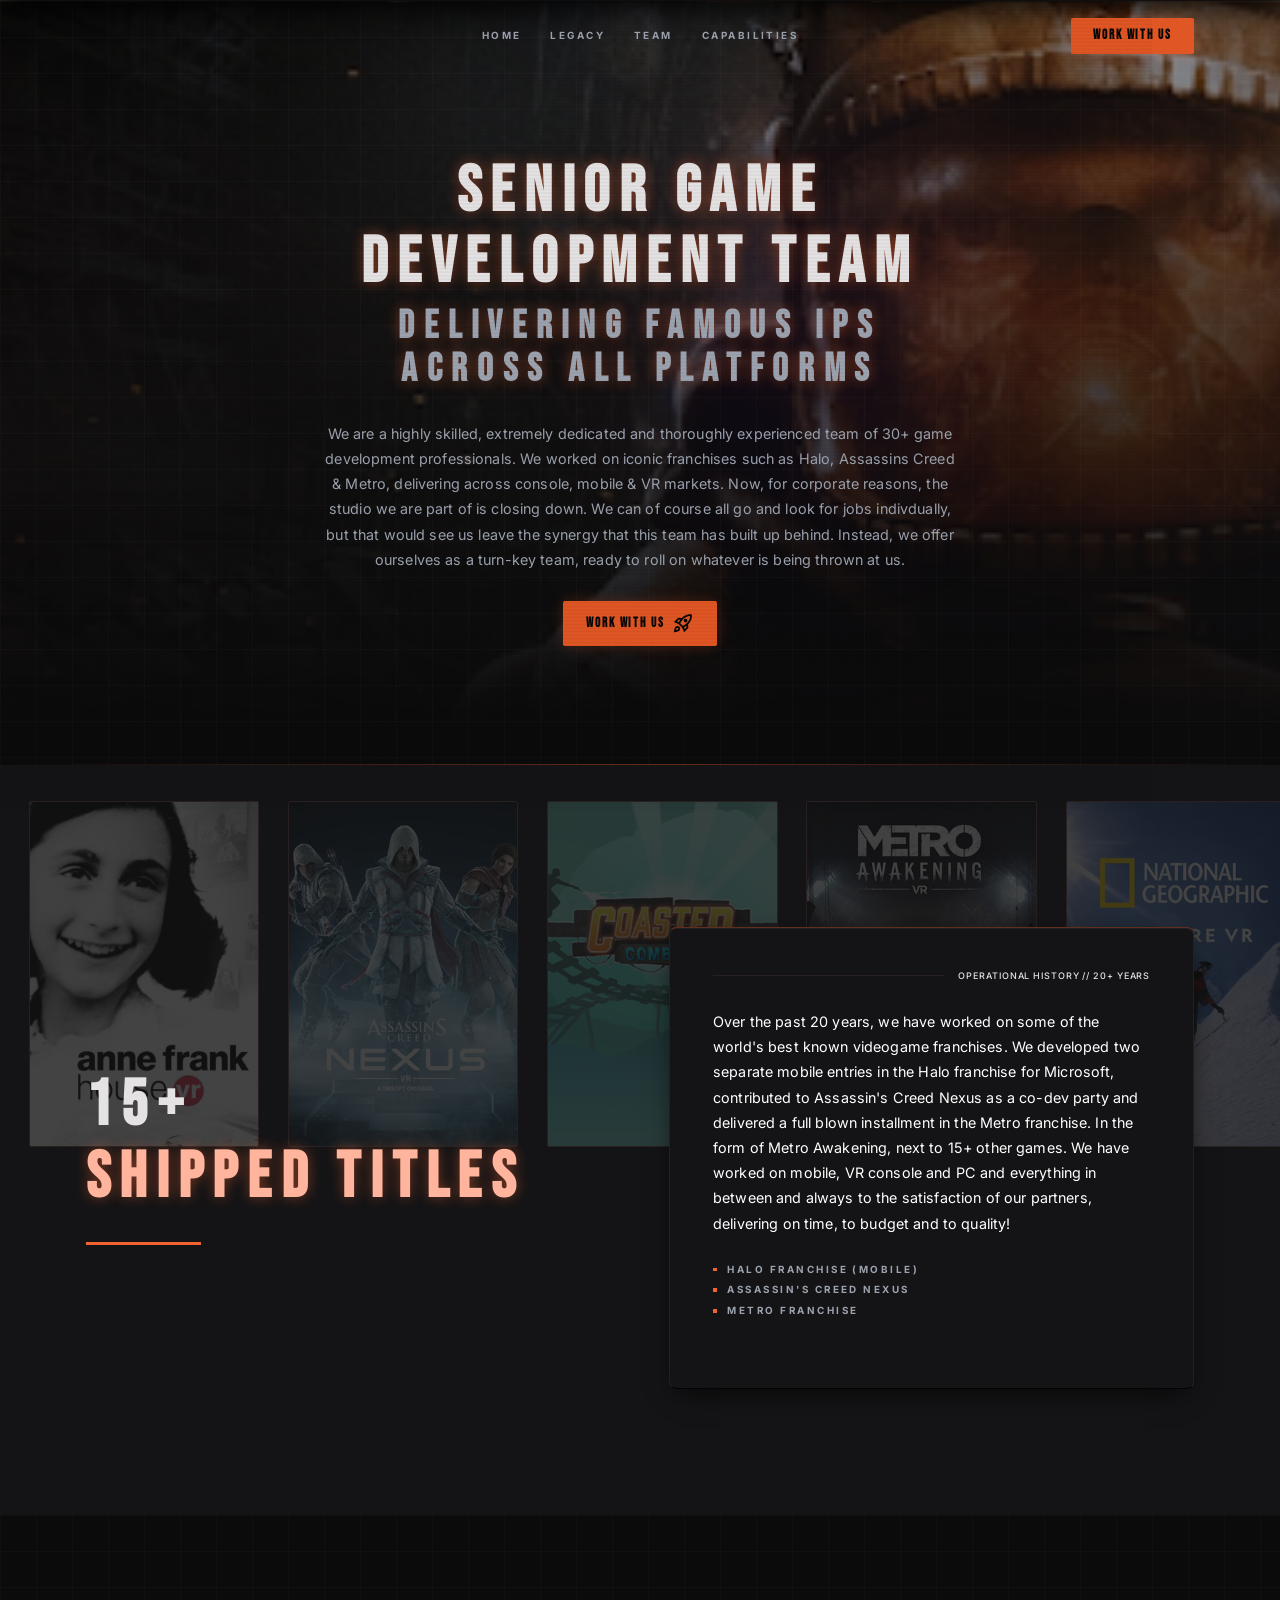
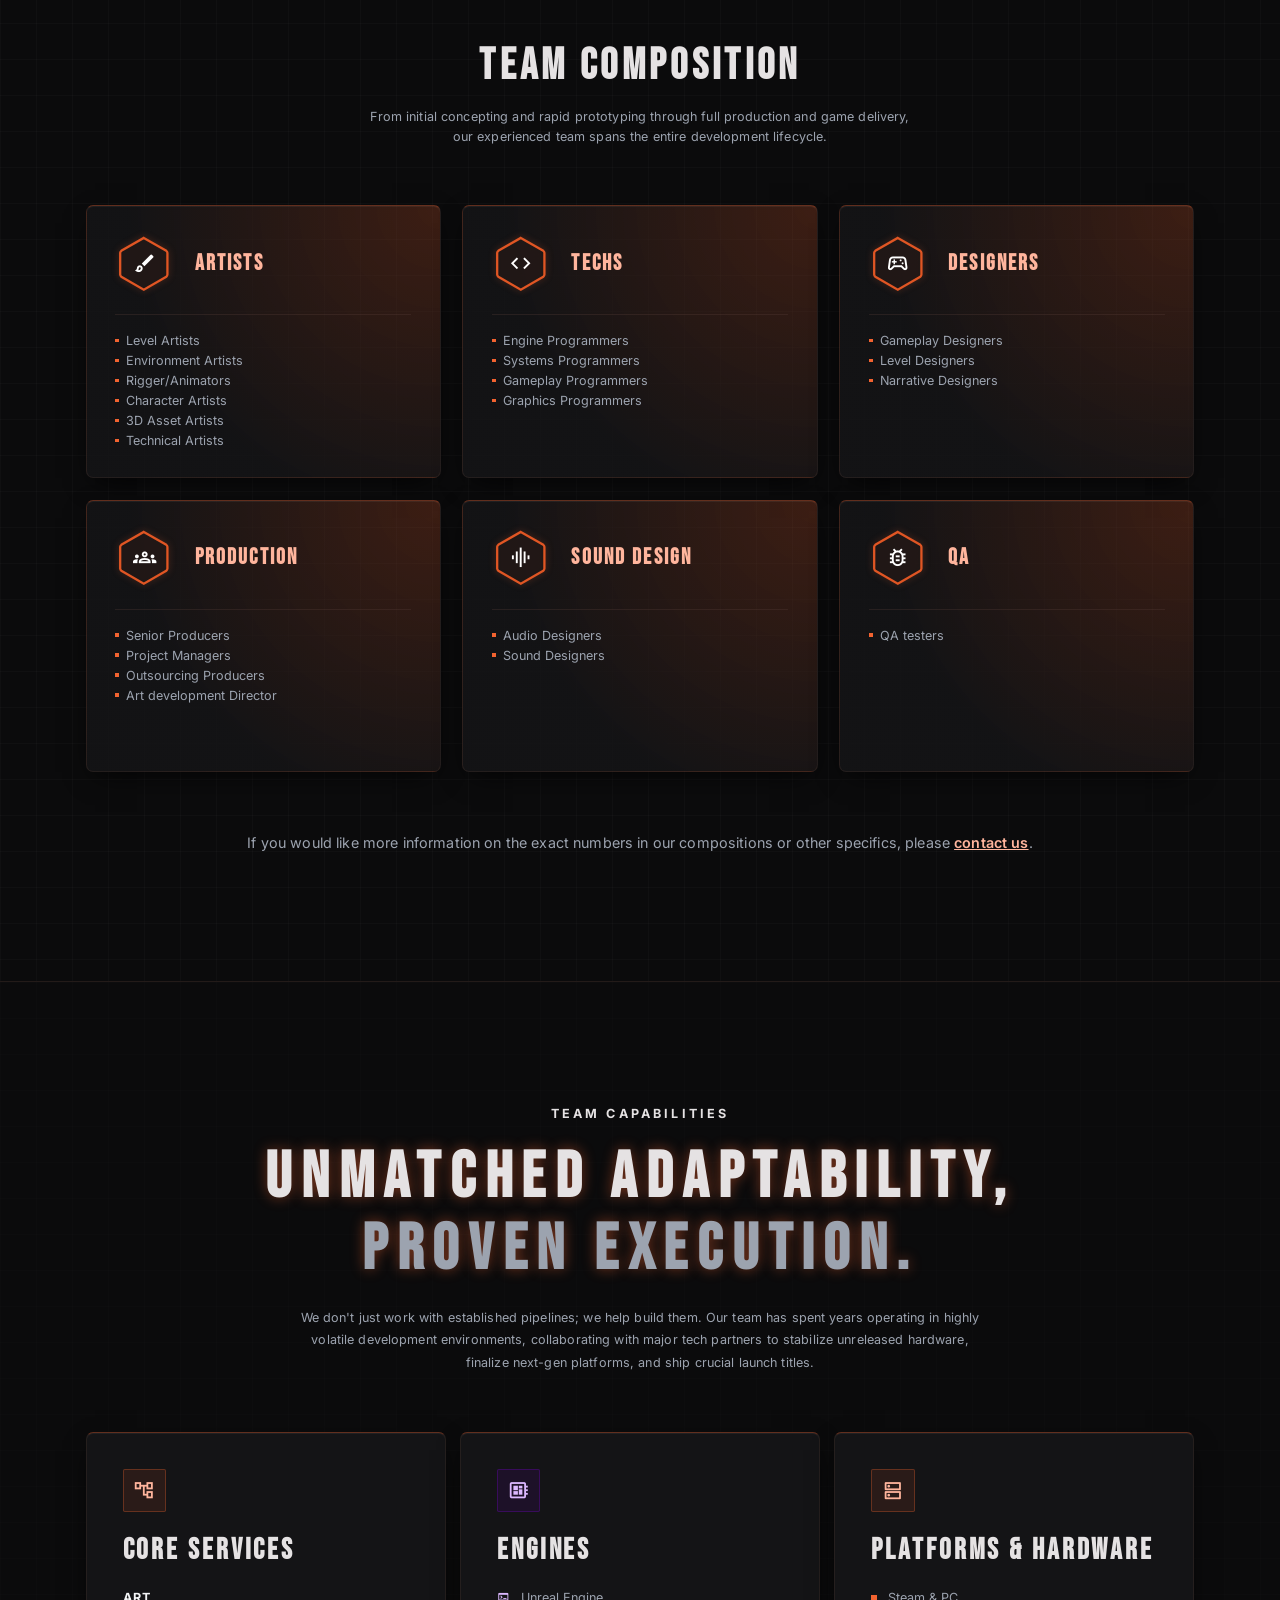
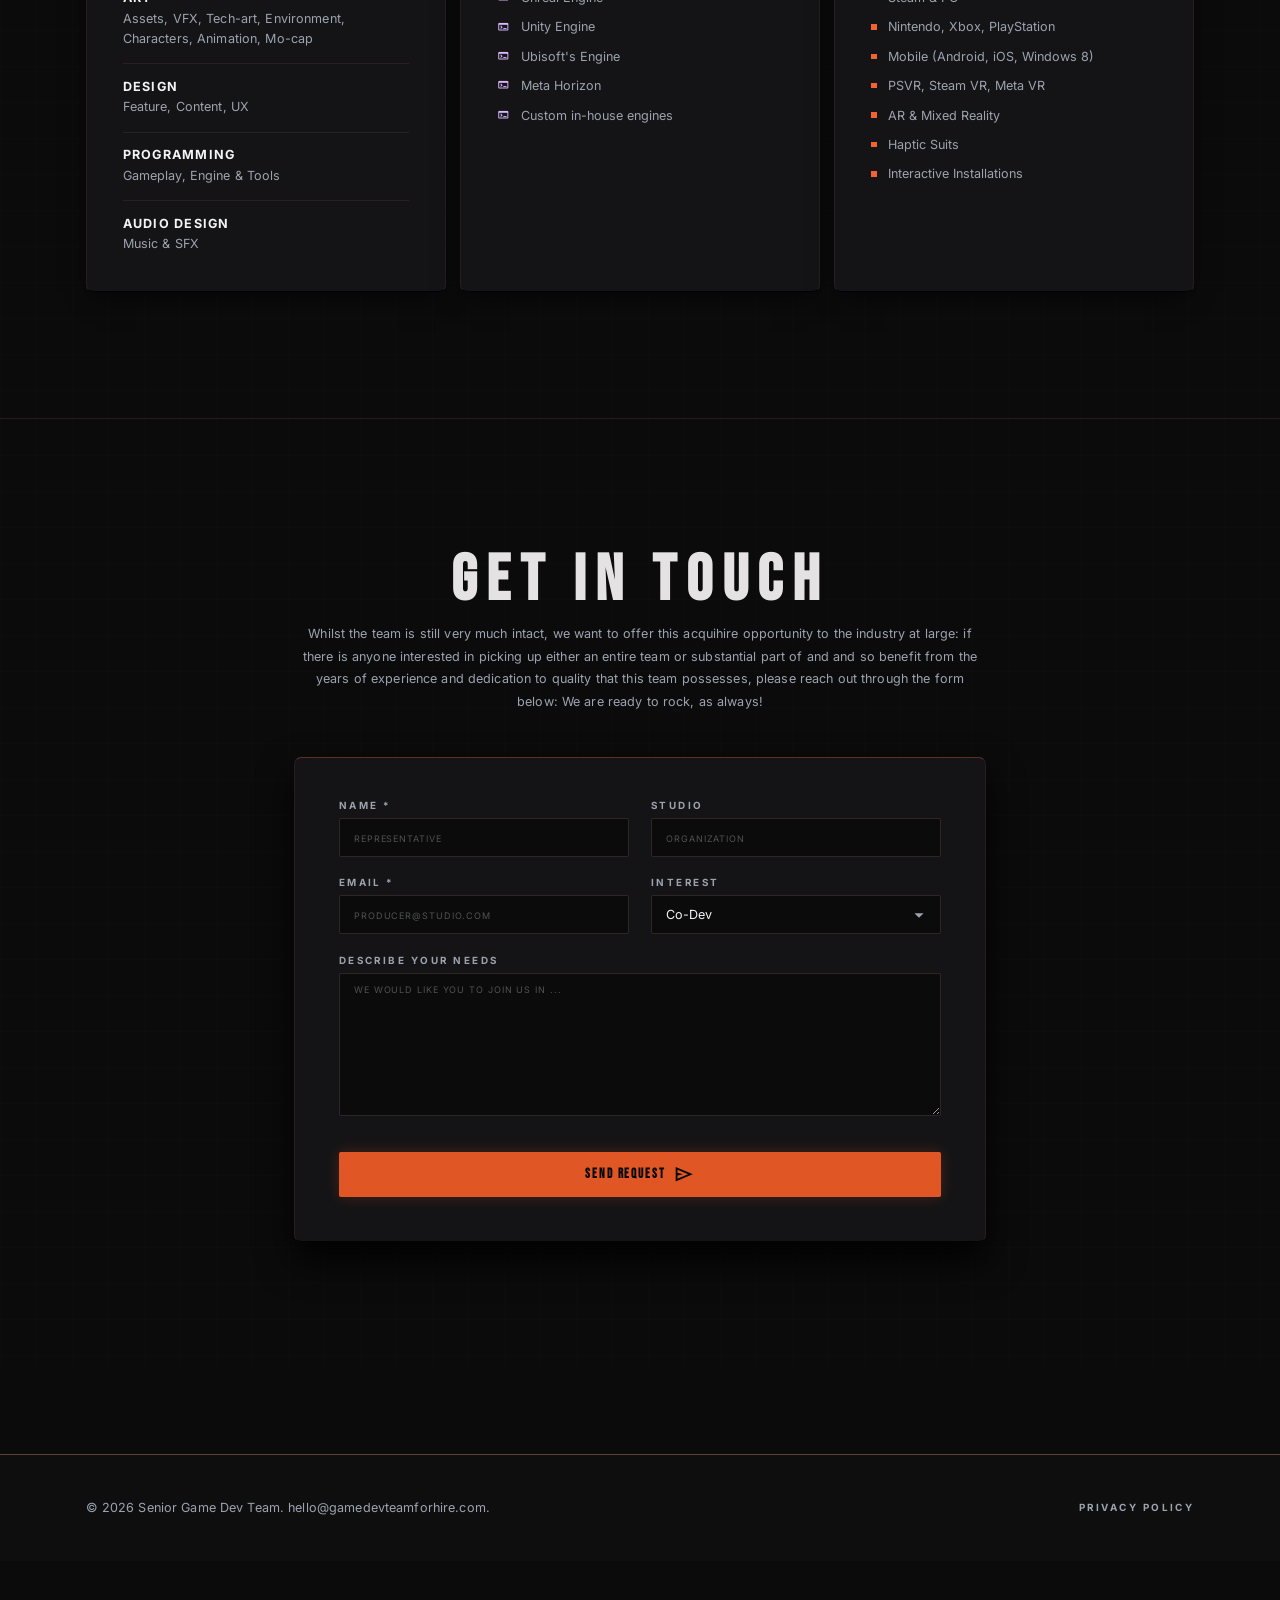
==== commit 96fc4e81: "Add files via upload" ====
--- a/index.html
+++ b/index.html
@@ -264,7 +264,7 @@
                 <li>Engine Programmers</li>
                 <li>Systems Programmers</li>
                 <li>Gameplay Programmers</li>
-                <li>Graphics Programmer</li>
+                <li>Graphics Programmers</li>
               </ul>
             </div>
           </div>
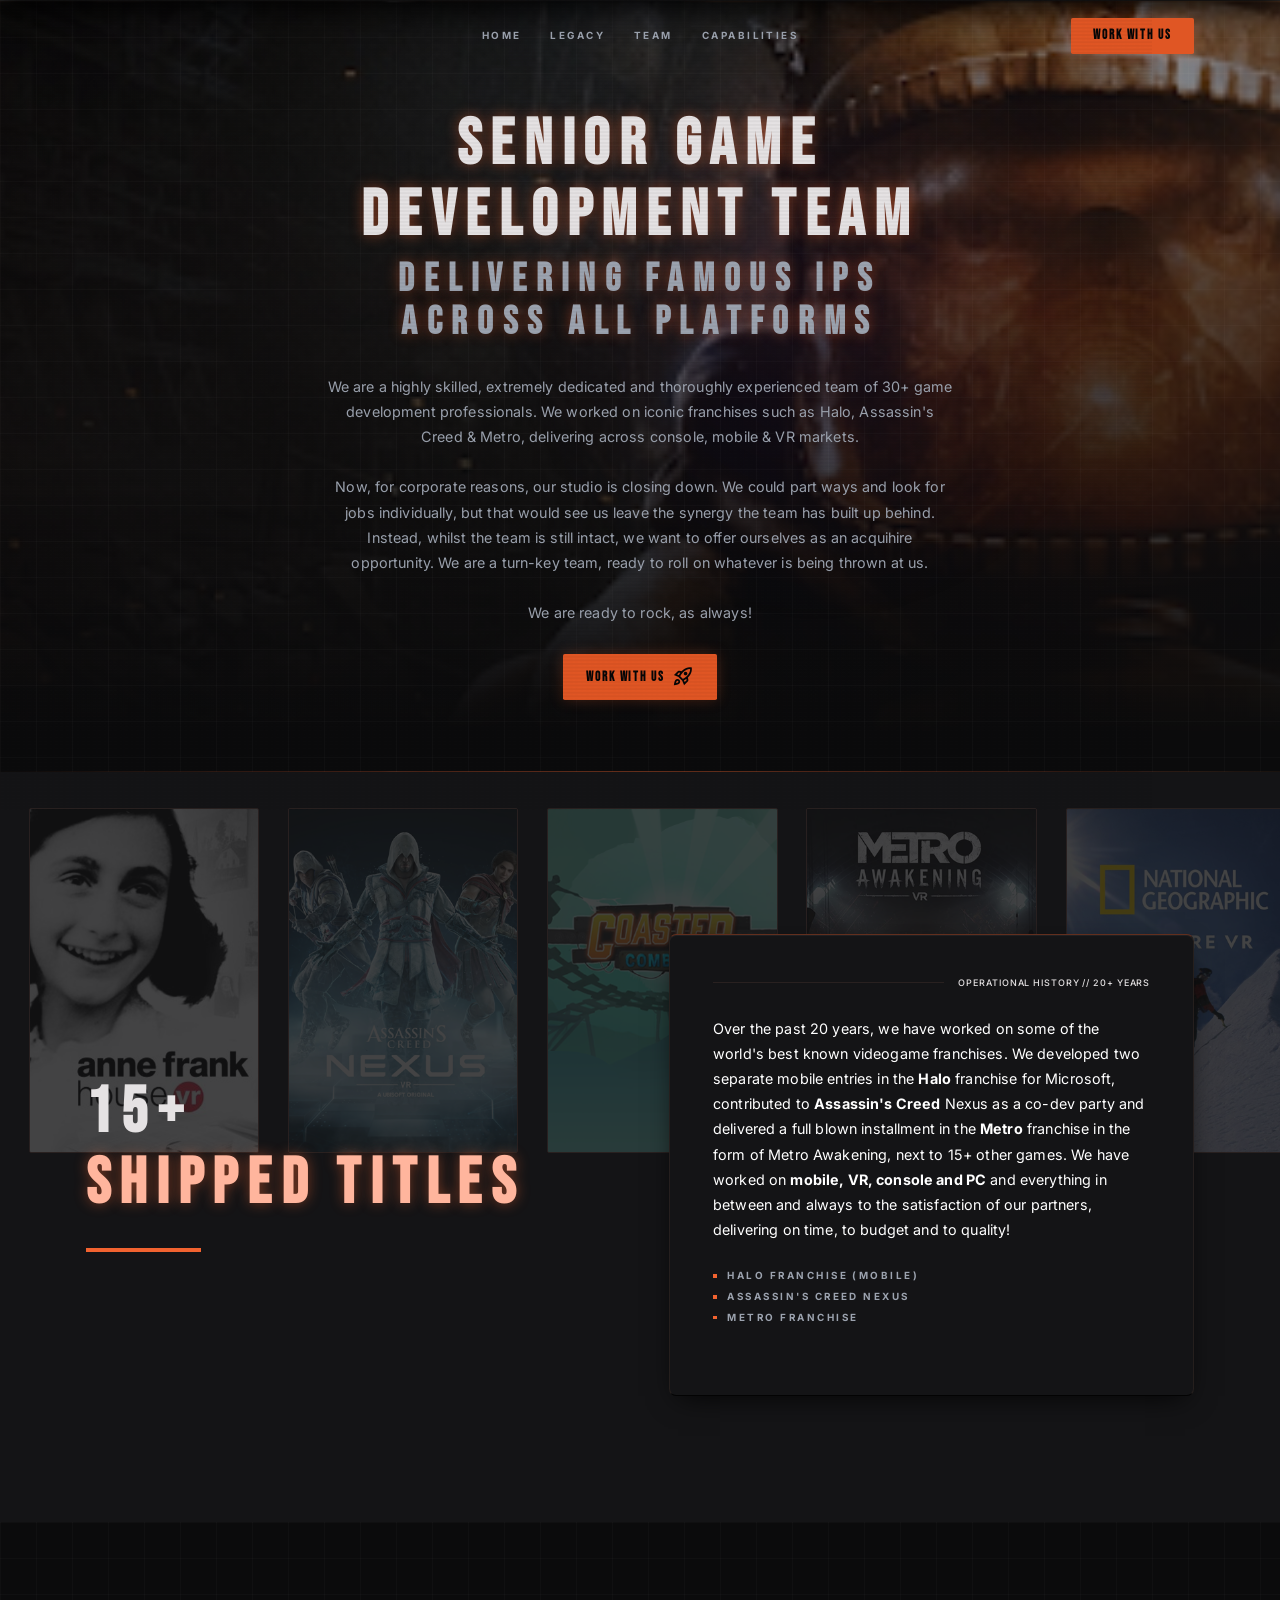
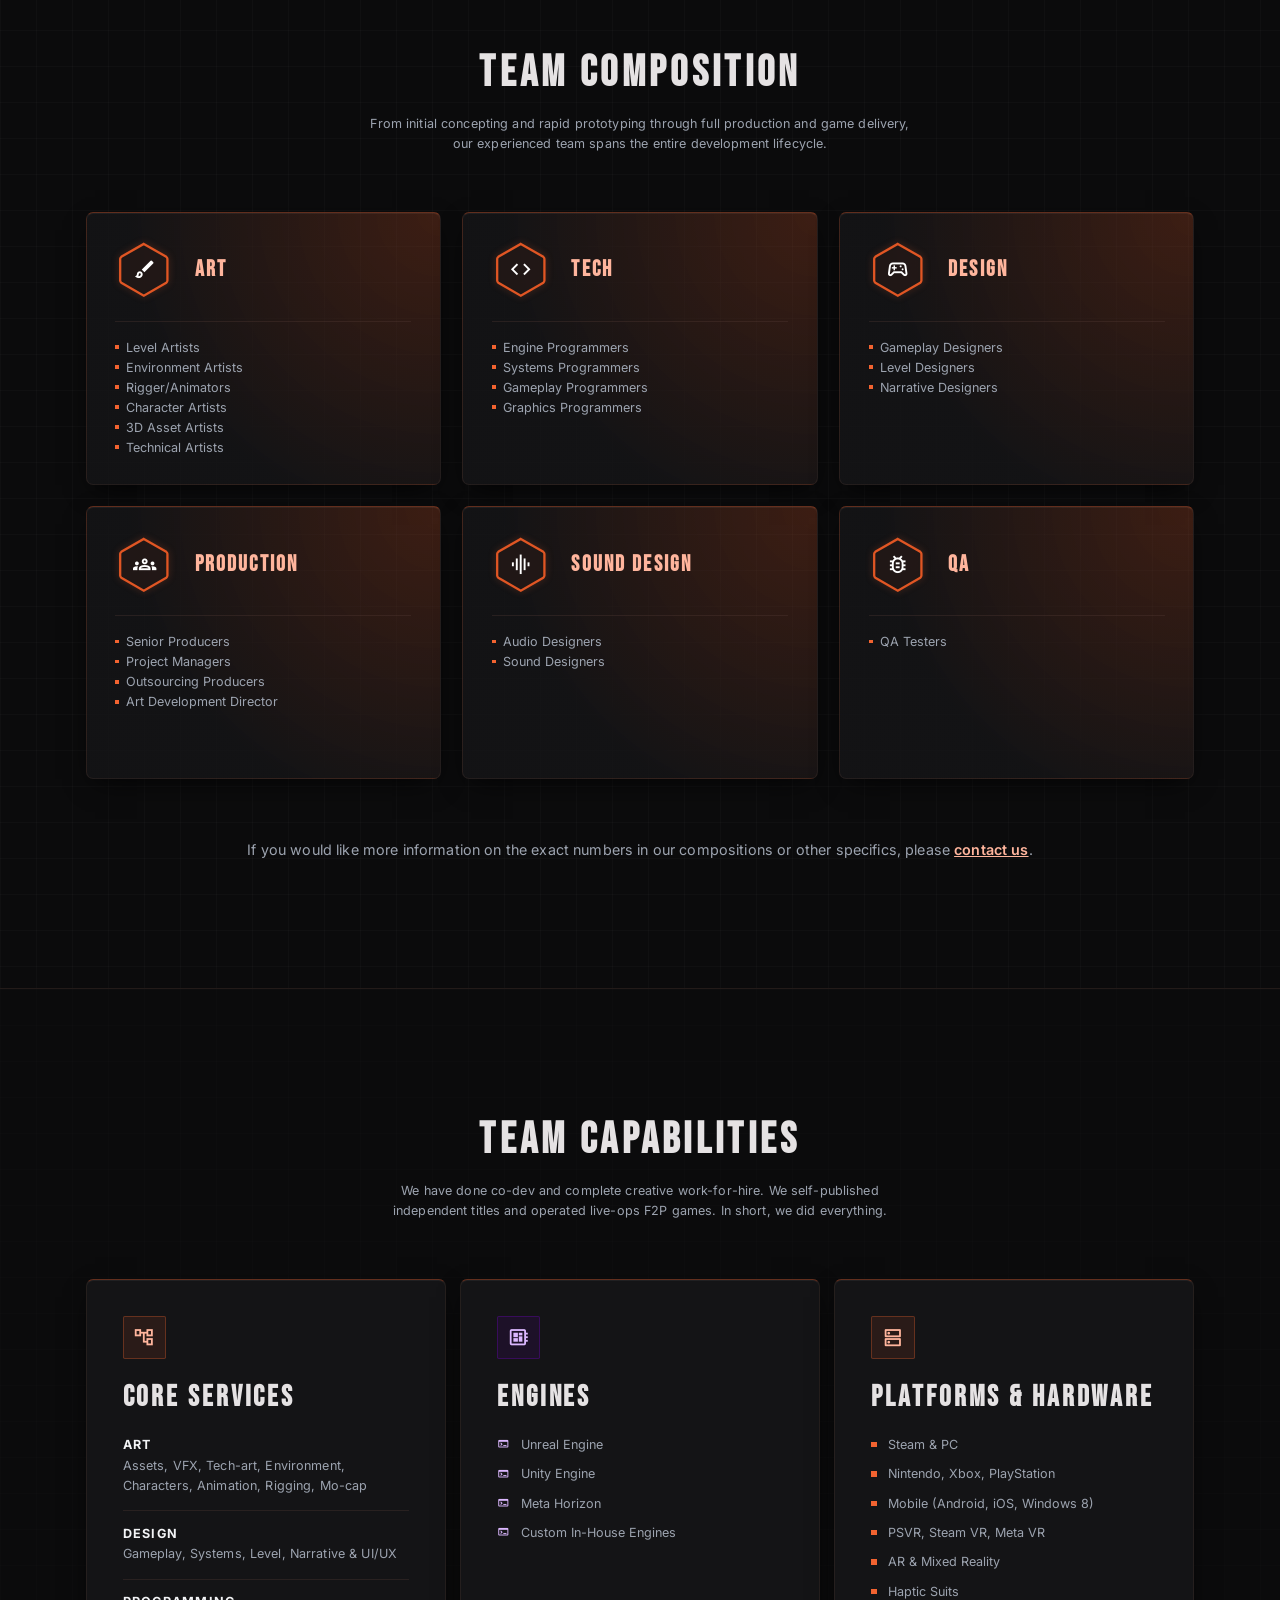
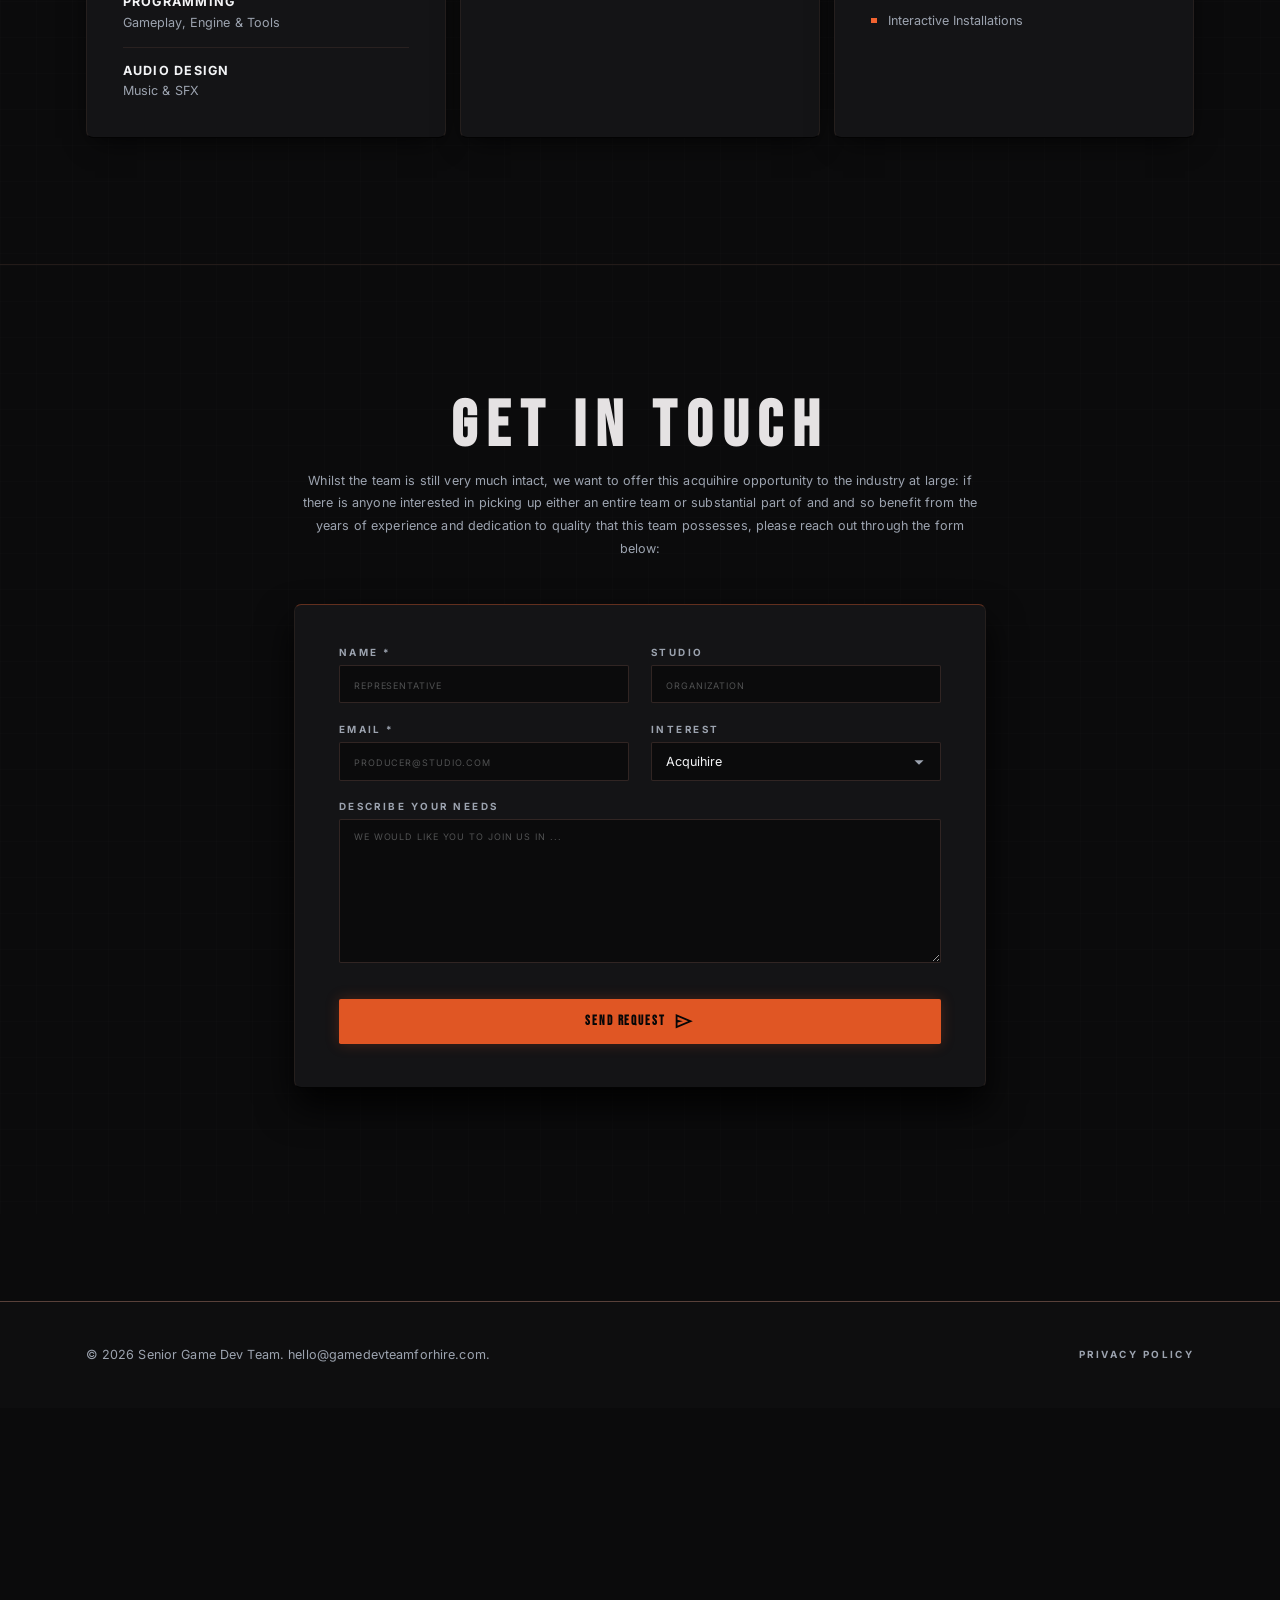
==== commit 46c9e1e2: "Add files via upload" ====
--- a/index.html
+++ b/index.html
@@ -70,7 +70,9 @@
            <span class="text-muted" style="display:block; white-space: nowrap;font-size: 0.6em; margin-top: 0.2em;">Delivering famous IPs <br> across all platforms</span>
           </h1>
           <p class="font-body-lg">
-            We are a highly skilled, extremely dedicated and thoroughly experienced team of 30+ game development professionals. We worked on iconic franchises such as Halo, Assassins Creed & Metro, delivering across console, mobile & VR markets. Now, for corporate reasons, the studio we are part of is closing down. We can of course all go and look for jobs indivdually, but that would see us leave the synergy that this team has built up behind. Instead, we offer ourselves as a turn-key team, ready to roll on whatever is being thrown at us.
+            We are a highly skilled, extremely dedicated and thoroughly experienced team of 30+ game development professionals. We worked on iconic franchises such as Halo, Assassin's Creed & Metro, delivering   across console, mobile & VR markets. <br><br> Now, for corporate reasons, our studio is closing down. We could part ways and look for jobs individually, but that would see us leave the synergy the team has built up behind. Instead, whilst the team is still intact, we want to offer ourselves as an acquihire opportunity. We are a turn-key team, ready to roll on whatever is being thrown at us. 
+
+<br><br> We are ready to rock, as always!
           </p>
           <div class="hero-actions">
             <a href="#contact" class="btn btn-primary">
@@ -184,7 +186,7 @@
             </div>
 
             <p class="font-body-lg text-white">
-              Over the past 20 years, we have worked on some of the world's best known videogame 		franchises. We developed two separate mobile entries in the Halo franchise for Microsoft, contributed to Assassin's Creed Nexus as a co-dev party and delivered a full blown installment in the Metro franchise. In the form of Metro Awakening, next to 15+ other games. We have worked on mobile, VR console and PC and everything in between and always to the satisfaction of our partners,  delivering on time, to budget and to quality! 
+              Over the past 20 years, we have worked on some of the world's best known videogame franchises. We developed two separate mobile entries in the <strong>Halo</strong> franchise for Microsoft, contributed to <strong>Assassin's Creed</strong> Nexus as a co-dev party and delivered a full blown installment in the <strong>Metro</strong> franchise in the form of Metro Awakening, next to 15+ other games. We have worked on <strong>mobile, VR, console and PC</strong> and everything in between and always to the satisfaction of our partners, delivering on time, to budget and to quality! 
             </p>
 
             <div class="dossier-games-list">
@@ -234,7 +236,7 @@
                 </svg>
                 <span class="material-symbols-outlined">brush</span>
               </div>
-              <p class="font-headline-sm">Artists</p>
+              <p class="font-headline-sm">Art</p>
             </div>
             <div class="bento-body">
               <ul>
@@ -257,7 +259,7 @@
                 </svg>
                 <span class="material-symbols-outlined">code</span>
               </div>
-              <p class="font-headline-sm">Techs</p>
+              <p class="font-headline-sm">Tech</p>
             </div>
             <div class="bento-body">
               <ul>
@@ -278,7 +280,7 @@
                 </svg>
                 <span class="material-symbols-outlined">sports_esports</span>
               </div>
-              <p class="font-headline-sm">Designers</p>
+              <p class="font-headline-sm">Design</p>
             </div>
             <div class="bento-body">
               <ul>
@@ -305,7 +307,7 @@
                 <li>Senior Producers</li>
                 <li>Project Managers</li>
                 <li>Outsourcing Producers</li>
-                <li>Art development Director</li>
+                <li>Art Development Director</li>
               </ul>
             </div>
           </div>
@@ -342,7 +344,7 @@
             </div>
             <div class="bento-body">
               <ul>
-                <li>QA testers</li>
+                <li>QA Testers</li>
               </ul>
             </div>
           </div>
@@ -701,18 +703,11 @@
       <div class="bg-grid-pattern" style="opacity: 0.5;"></div>
       <div class="container">
 
-        <div class="capabilities-header scroll-reveal">
-          <h2 class="font-label-caps" style="letter-spacing: 0.25em; font-size: 0.875rem;">Team Capabilities</h2>
-          <h3 class="font-display-lg glow-text">
-            Unmatched Adaptability,<br>
-            <span class="text-muted">Proven Execution.</span>
-          </h3>
-          <p class="font-body-md" style="max-width: 768px; margin-left: auto; margin-right: auto; line-height: 1.8;">
-            We don't just work with established pipelines; we help build them. Our team has spent years operating in
-            highly volatile development environments, collaborating with major tech partners to stabilize unreleased
-            hardware, finalize next-gen platforms, and ship crucial launch titles.
+        <div class="scroll-reveal" style="text-align: center; margin-bottom: 4rem;">
+          <h2 class="font-headline-lg">team capabilities</h2>
+          <p class="font-body-md" style="margin-top: 1rem; max-width: 600px; margin-left: auto; margin-right: auto;">
+            We have done co-dev and complete creative work-for-hire. We self-published independent titles and operated live-ops F2P games. In short, we did everything.
           </p>
-          
         </div>
 
         <div class="capabilities-grid scroll-reveal delay-100">
@@ -726,11 +721,11 @@
             <div class="capability-service-list">
               <div class="capability-service-item">
                 <h4>Art</h4>
-                <p class="font-body-md">Assets, VFX, Tech-art, Environment, Characters, Animation, Mo-cap</p>
+                <p class="font-body-md">Assets, VFX, Tech-art, Environment, Characters, Animation, Rigging, Mo-cap</p>
               </div>
               <div class="capability-service-item">
                 <h4>Design</h4>
-                <p class="font-body-md">Feature, Content, UX</p>
+                <p class="font-body-md">Gameplay, Systems, Level, Narrative & UI/UX</p>
               </div>
               <div class="capability-service-item">
                 <h4>Programming</h4>
@@ -752,12 +747,10 @@
             <ul>
               <li><span class="material-symbols-outlined icon">terminal</span>Unreal Engine</li>
               <li><span class="material-symbols-outlined icon">terminal</span>Unity Engine</li>
-              <li><span class="material-symbols-outlined icon">terminal</span>Ubisoft's Engine</li>
               <li><span class="material-symbols-outlined icon">terminal</span>Meta Horizon</li>
-              <li><span class="material-symbols-outlined icon">terminal</span>Custom in-house engines</li>
+              <li><span class="material-symbols-outlined icon">terminal</span>Custom In-House Engines</li>
             </ul>
           </div>
-
           <!-- Platforms Card -->
           <div class="glass-panel glass-interactive capability-card">
             <div class="capability-icon-box">
@@ -786,7 +779,7 @@
 
         <div class="contact-header scroll-reveal">
           <h2 class="font-display-lg leading-none" style="letter-spacing: 0.15em;">Get in touch</h2>
-          <p class="font-body-md" style="max-width: 768px; margin-left: auto; margin-right: auto; line-height: 1.8;">Whilst the team is still very much intact, we want to offer this acquihire opportunity to the industry at large: if there is anyone interested in picking up either an entire team or substantial part of and and so benefit from the years of experience and dedication to quality that this team possesses, please reach out through the form below: We are ready to rock, as always!</p>
+          <p class="font-body-md" style="max-width: 768px; margin-left: auto; margin-right: auto; line-height: 1.8;">Whilst the team is still very much intact, we want to offer this acquihire opportunity to the industry at large: if there is anyone interested in picking up either an entire team or substantial part of and and so benefit from the years of experience and dedication to quality that this team possesses, please reach out through the form below:</p>
         </div>
 
         <div class="contact-box scroll-reveal delay-100">
@@ -813,9 +806,9 @@
                 <div class="form-group">
                   <label class="font-label-caps" for="contact-interest">Interest</label>
                   <select id="contact-interest" name="interest">
+                    <option value="Acquihire">Acquihire</option>
+                    <option value="Outsourcing">Outsourcing</option>
                     <option value="Co-Dev">Co-Dev</option>
-                    <option value="Outsourcing">Outsourcing</option>
-                    <option value="Individual Hire">Individual Hire</option>
                     <option value="Other">Other</option>
                   </select>
                 </div>
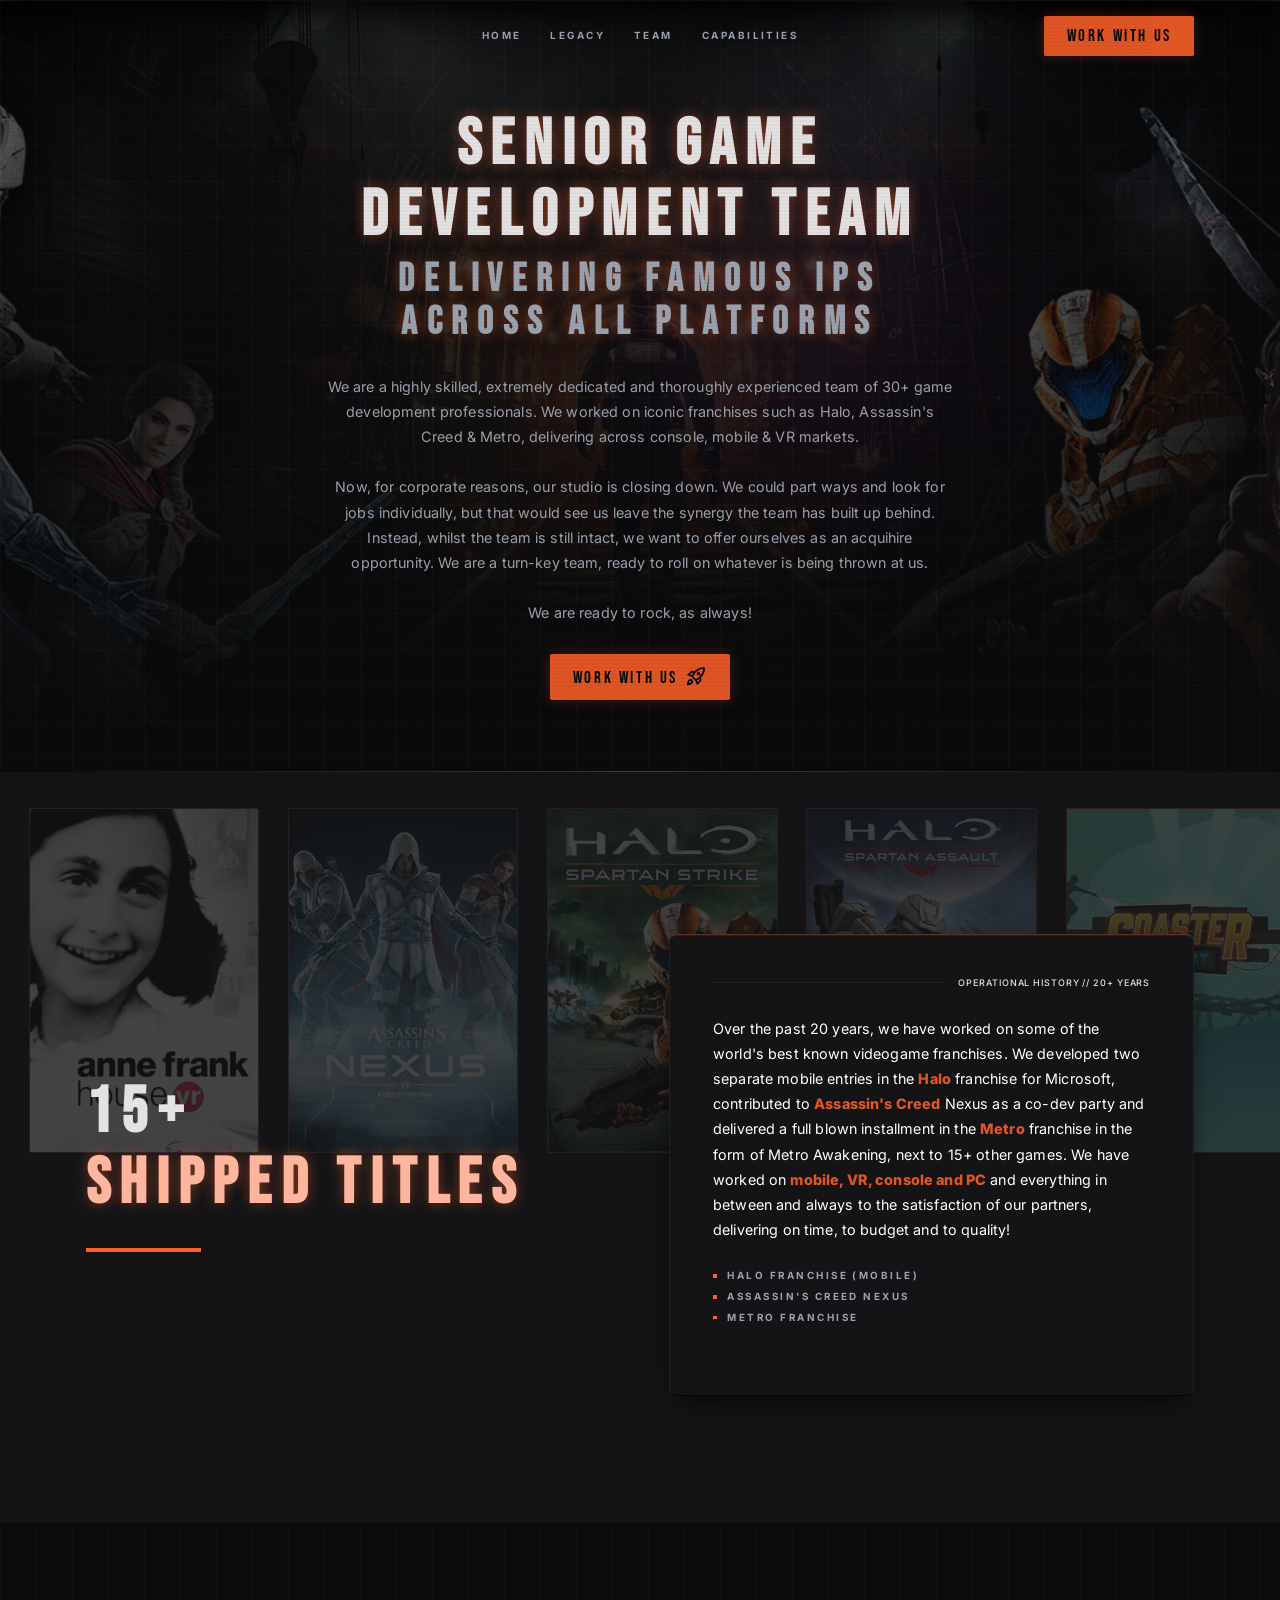
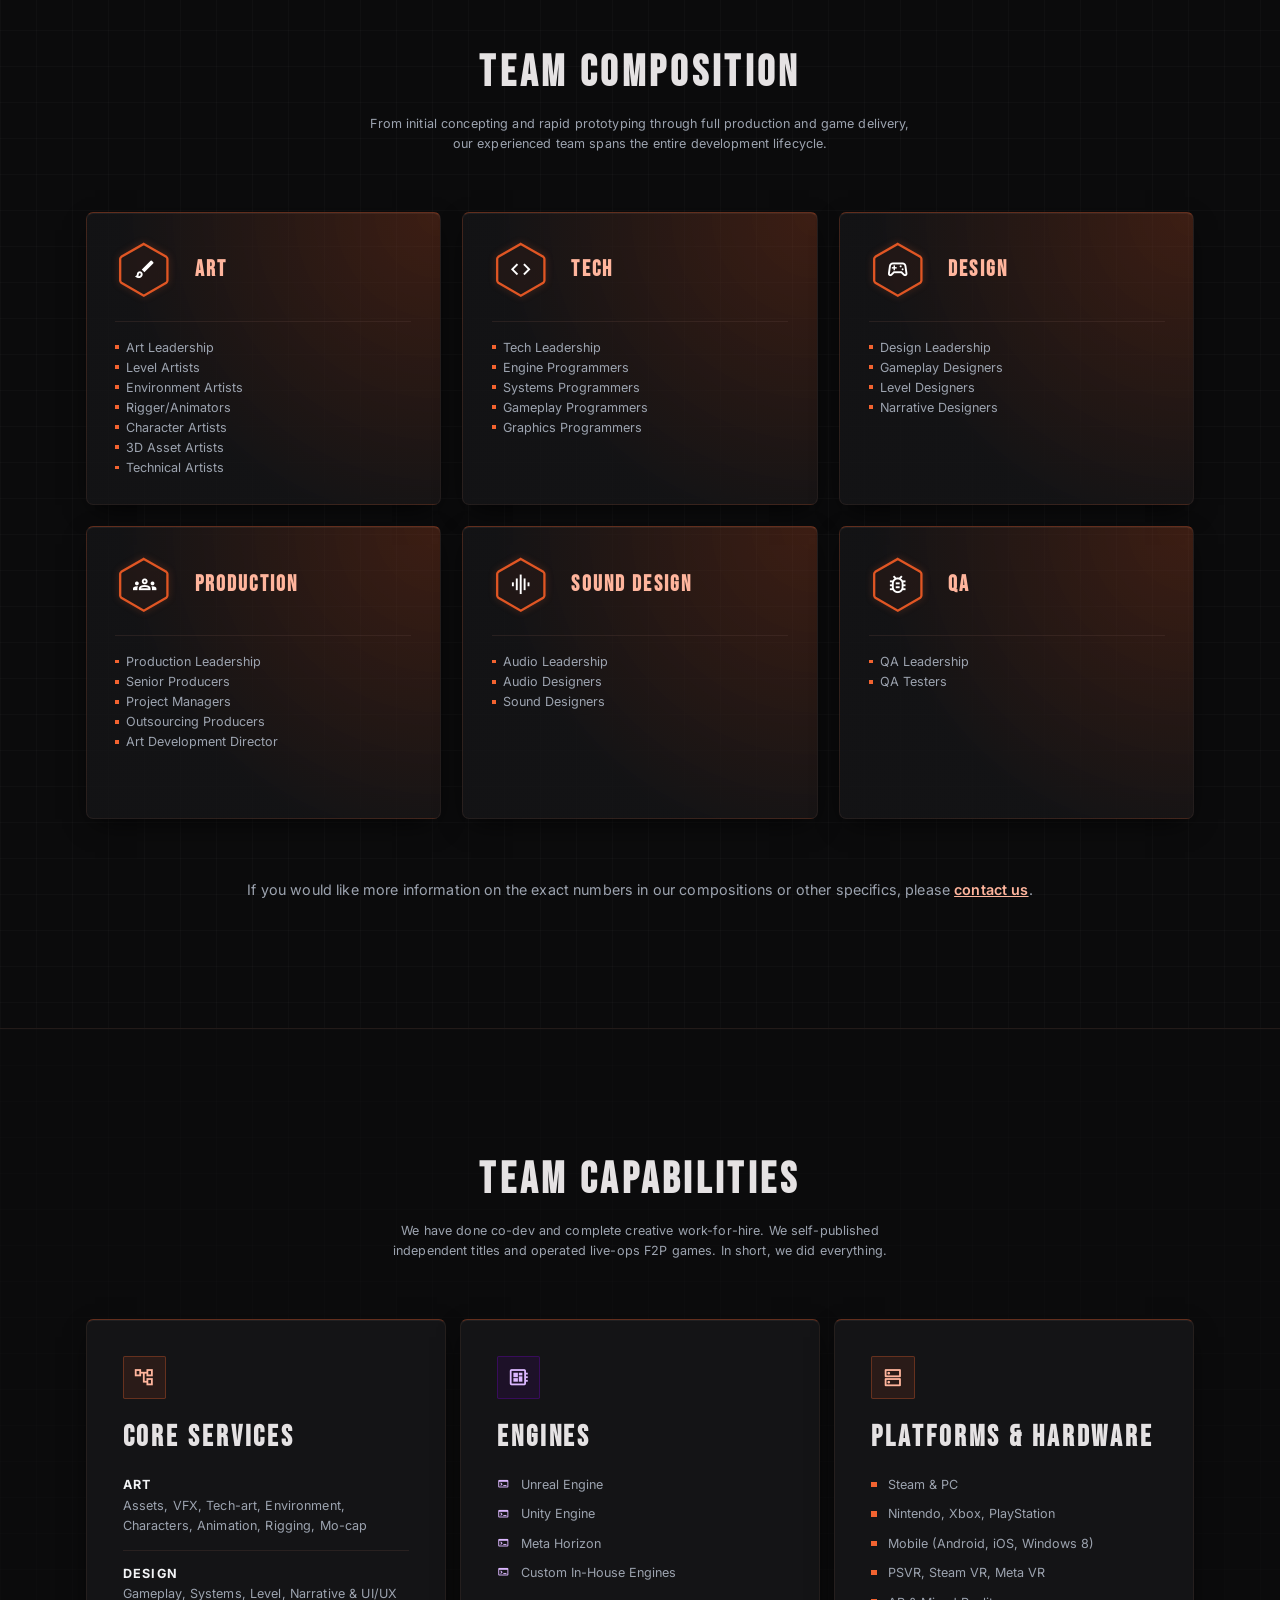
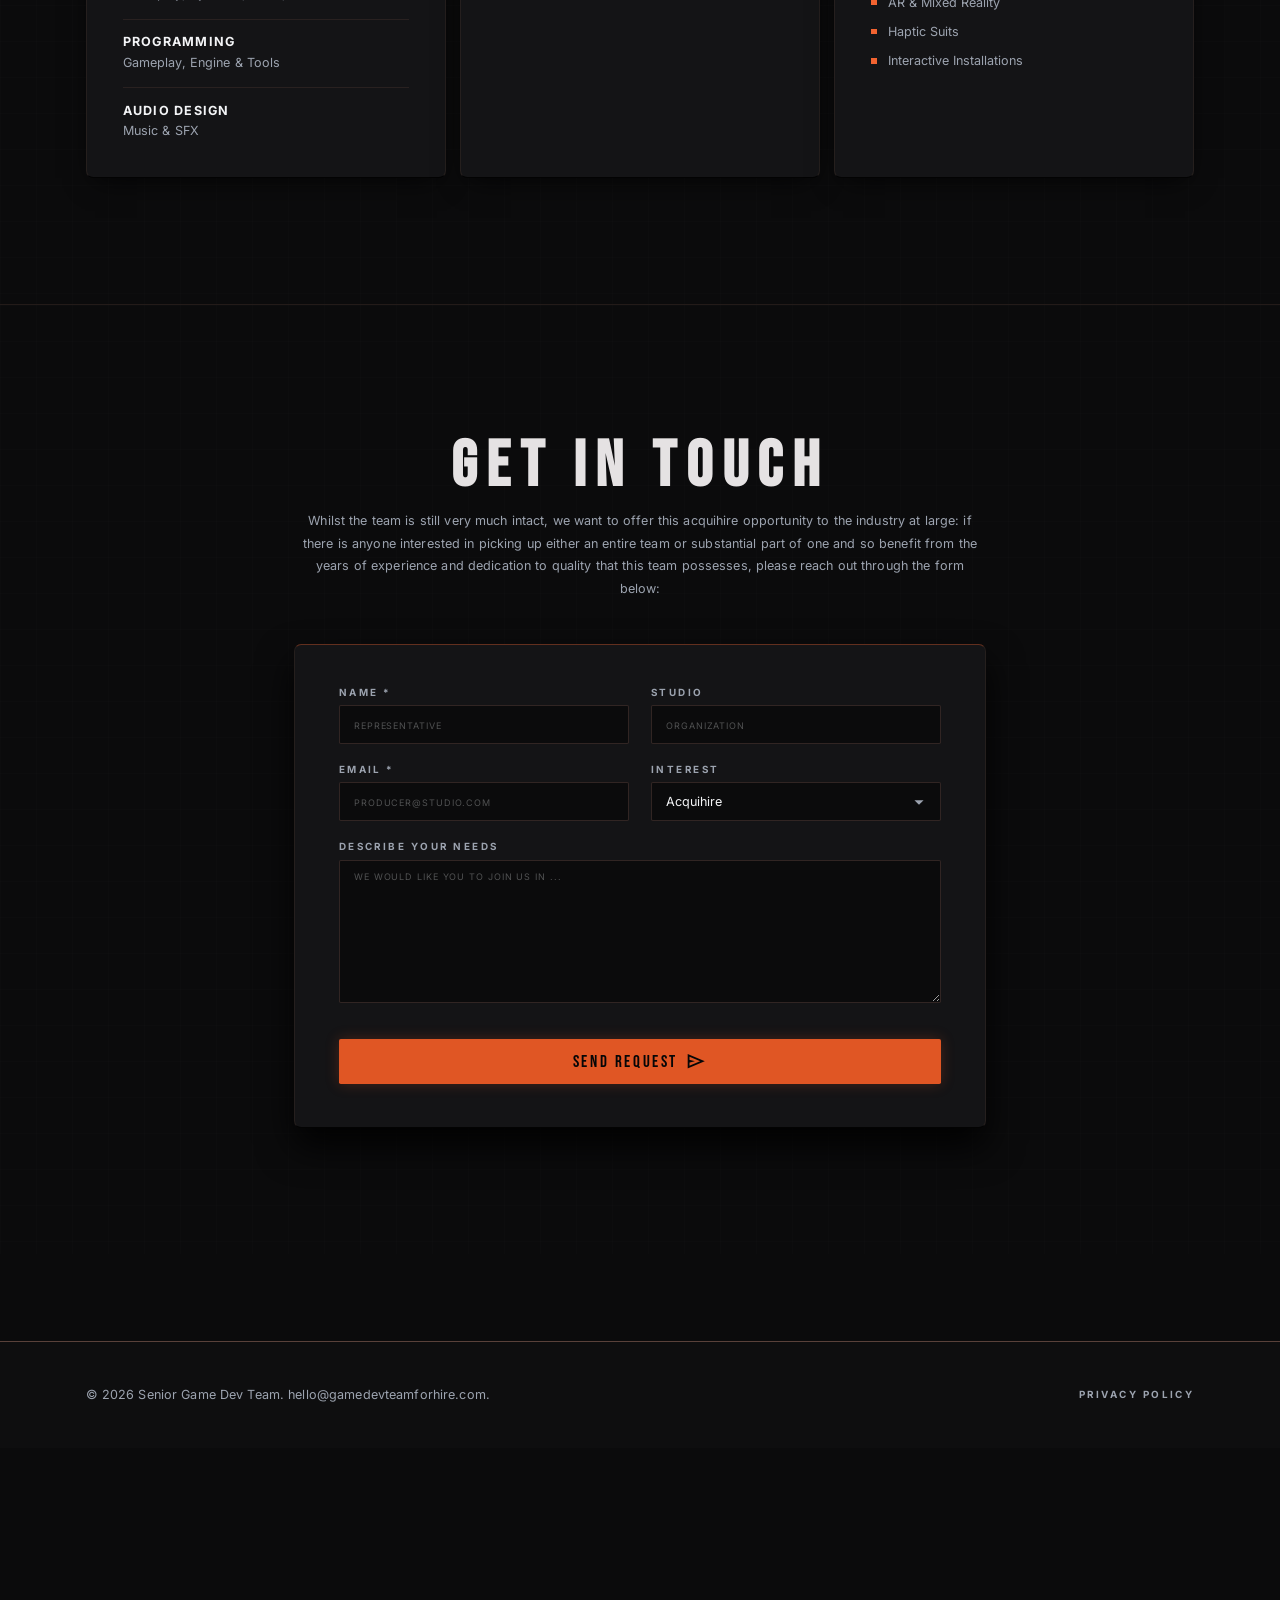
==== commit 54f206b9: "Add files via upload" ====
--- a/index.html
+++ b/index.html
@@ -97,6 +97,12 @@
           <div class="marquee-card">
             <img src="assets/images/games/Game_AssassinsCreed.png" alt="Assassin's Creed Nexus VR">
           </div>
+  	  <div class="marquee-card">
+            <img src="assets/images/games/Game_SpartanStrike.png" alt="Halo Spartan Strike">
+          </div>
+ 	  <div class="marquee-card">
+            <img src="assets/images/games/Game_SpartanAssault.png" alt="Halo Spartan Assault">
+          </div>
           <div class="marquee-card">
             <img src="assets/images/games/Game_CoasterCombat.png" alt="Coaster Combat">
           </div>
@@ -240,6 +246,7 @@
             </div>
             <div class="bento-body">
               <ul>
+		<li>Art Leadership</li>
                 <li>Level Artists</li>
                 <li>Environment Artists</li>
                 <li>Rigger/Animators</li>
@@ -263,6 +270,7 @@
             </div>
             <div class="bento-body">
               <ul>
+		<li>Tech Leadership</li>
                 <li>Engine Programmers</li>
                 <li>Systems Programmers</li>
                 <li>Gameplay Programmers</li>
@@ -284,6 +292,7 @@
             </div>
             <div class="bento-body">
               <ul>
+		<li>Design Leadership</li>
                 <li>Gameplay Designers</li>
                 <li>Level Designers</li>
                 <li>Narrative Designers</li>
@@ -304,7 +313,8 @@
             </div>
             <div class="bento-body">
               <ul>
-                <li>Senior Producers</li>
+                <li>Production Leadership</li>
+		<li>Senior Producers</li>
                 <li>Project Managers</li>
                 <li>Outsourcing Producers</li>
                 <li>Art Development Director</li>
@@ -325,6 +335,7 @@
             </div>
             <div class="bento-body">
               <ul>
+		<li>Audio Leadership</li>
                 <li>Audio Designers</li>
                 <li>Sound Designers</li>
               </ul>
@@ -344,6 +355,7 @@
             </div>
             <div class="bento-body">
               <ul>
+		<li>QA Leadership</li>
                 <li>QA Testers</li>
               </ul>
             </div>
@@ -779,7 +791,7 @@
 
         <div class="contact-header scroll-reveal">
           <h2 class="font-display-lg leading-none" style="letter-spacing: 0.15em;">Get in touch</h2>
-          <p class="font-body-md" style="max-width: 768px; margin-left: auto; margin-right: auto; line-height: 1.8;">Whilst the team is still very much intact, we want to offer this acquihire opportunity to the industry at large: if there is anyone interested in picking up either an entire team or substantial part of and and so benefit from the years of experience and dedication to quality that this team possesses, please reach out through the form below:</p>
+          <p class="font-body-md" style="max-width: 768px; margin-left: auto; margin-right: auto; line-height: 1.8;">Whilst the team is still very much intact, we want to offer this acquihire opportunity to the industry at large: if there is anyone interested in picking up either an entire team or substantial part of one and so benefit from the years of experience and dedication to quality that this team possesses, please reach out through the form below:</p>
         </div>
 
         <div class="contact-box scroll-reveal delay-100">
--- a/assets/css/style.css
+++ b/assets/css/style.css
@@ -149,6 +149,11 @@
   color: var(--color-text-muted);
 }
 
+.font-body-lg strong {
+  font-weight: 800;
+  color: var(--color-amber-accent);
+}
+
 .font-body-md {
   font-family: var(--font-family-body);
   font-size: 0.875rem; /* 14px */
@@ -252,17 +257,6 @@
   transition: opacity 0.3s ease;
 }
 
-.glass-interactive:hover::before {
-  opacity: 1;
-}
-
-.glass-interactive:hover {
-  border-color: rgba(242, 99, 48, 0.45);
-  box-shadow: 
-    inset 0 1px 0 rgba(255, 255, 255, 0.05),
-    0 15px 35px -10px rgba(0, 0, 0, 0.9),
-    0 0 15px rgba(242, 99, 48, 0.08);
-}
 
 .glass-interactive > * {
   position: relative;
@@ -397,13 +391,13 @@
   text-decoration: none;
   text-transform: uppercase;
   font-family: var(--font-family-display);
-  font-size: 0.875rem;
+  font-size: 1.2rem;
   letter-spacing: 0.15em;
   padding: 0.75rem 1.5rem;
   border-radius: var(--radius-sm);
   transition: all 0.3s cubic-bezier(0.4, 0, 0.2, 1);
   cursor: pointer;
-  font-weight: 700;
+  font-weight: 400;
   border: 1px solid transparent;
 }
 
@@ -414,6 +408,7 @@
   box-shadow: 0 0 15px rgba(224, 86, 36, 0.25);
   position: relative;
   overflow: hidden;
+  
 }
 
 /* Glint effect wipe animation on hover */
@@ -483,7 +478,7 @@
   padding-bottom: 80px;
   background-image: 
     linear-gradient(to bottom, rgba(11, 11, 12, 0.4), var(--color-base) 95%),
-    url('../images/hero-bg.jpg');
+    url('../images/hero-bg.png');
   background-size: cover;
   background-position: center;
   overflow: hidden;
@@ -771,18 +766,6 @@
   transition: border-color 0.3s ease, box-shadow 0.3s ease, transform 0.3s ease, background 0.3s ease;
 }
 
-.bento-card:hover {
-  background: radial-gradient(
-    circle at 100% 0%,
-    rgba(242, 99, 48, 0.35) 0%,
-    rgba(20, 20, 22, 0.96) 75%
-  );
-  border-color: rgba(242, 99, 48, 0.55);
-  box-shadow: 
-    inset 0 1px 0 rgba(255, 255, 255, 0.05),
-    0 20px 40px -10px rgba(0, 0, 0, 0.9),
-    0 0 25px rgba(242, 99, 48, 0.1);
-}
 
 .bento-header {
   display: flex;
@@ -826,21 +809,6 @@
   pointer-events: none;
 }
 
-/* Hover effects for Bento cards */
-.bento-card:hover .bento-hexagon svg {
-  filter: drop-shadow(0 0 8px rgba(242, 99, 48, 0.6));
-  transform: scale(1.05);
-}
-
-.bento-card:hover .bento-hexagon svg path {
-  fill: rgba(242, 99, 48, 0.15);
-  stroke: var(--color-primary);
-}
-
-.bento-card:hover .bento-hexagon .material-symbols-outlined {
-  color: var(--color-primary-container);
-  transform: translate(-50%, -50%) scale(1.1);
-}
 
 .bento-header p {
   color: var(--color-primary);
